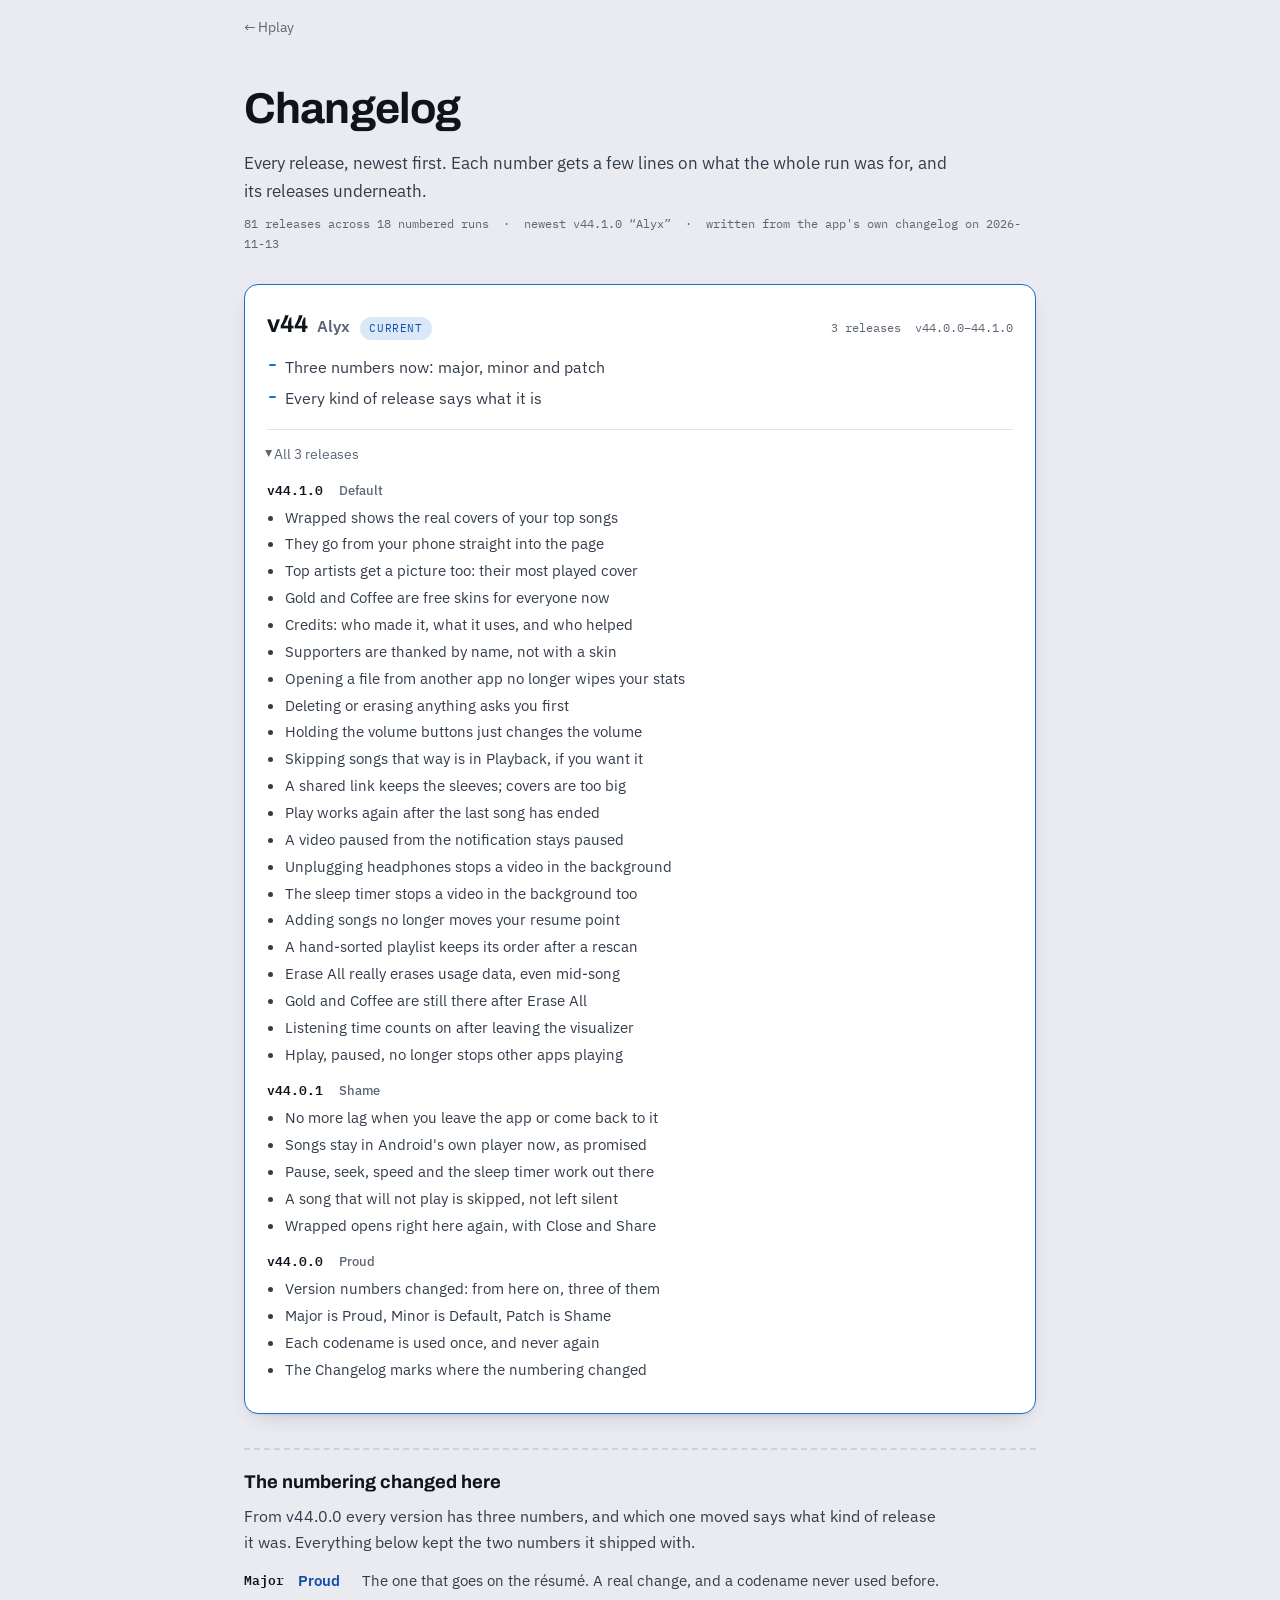
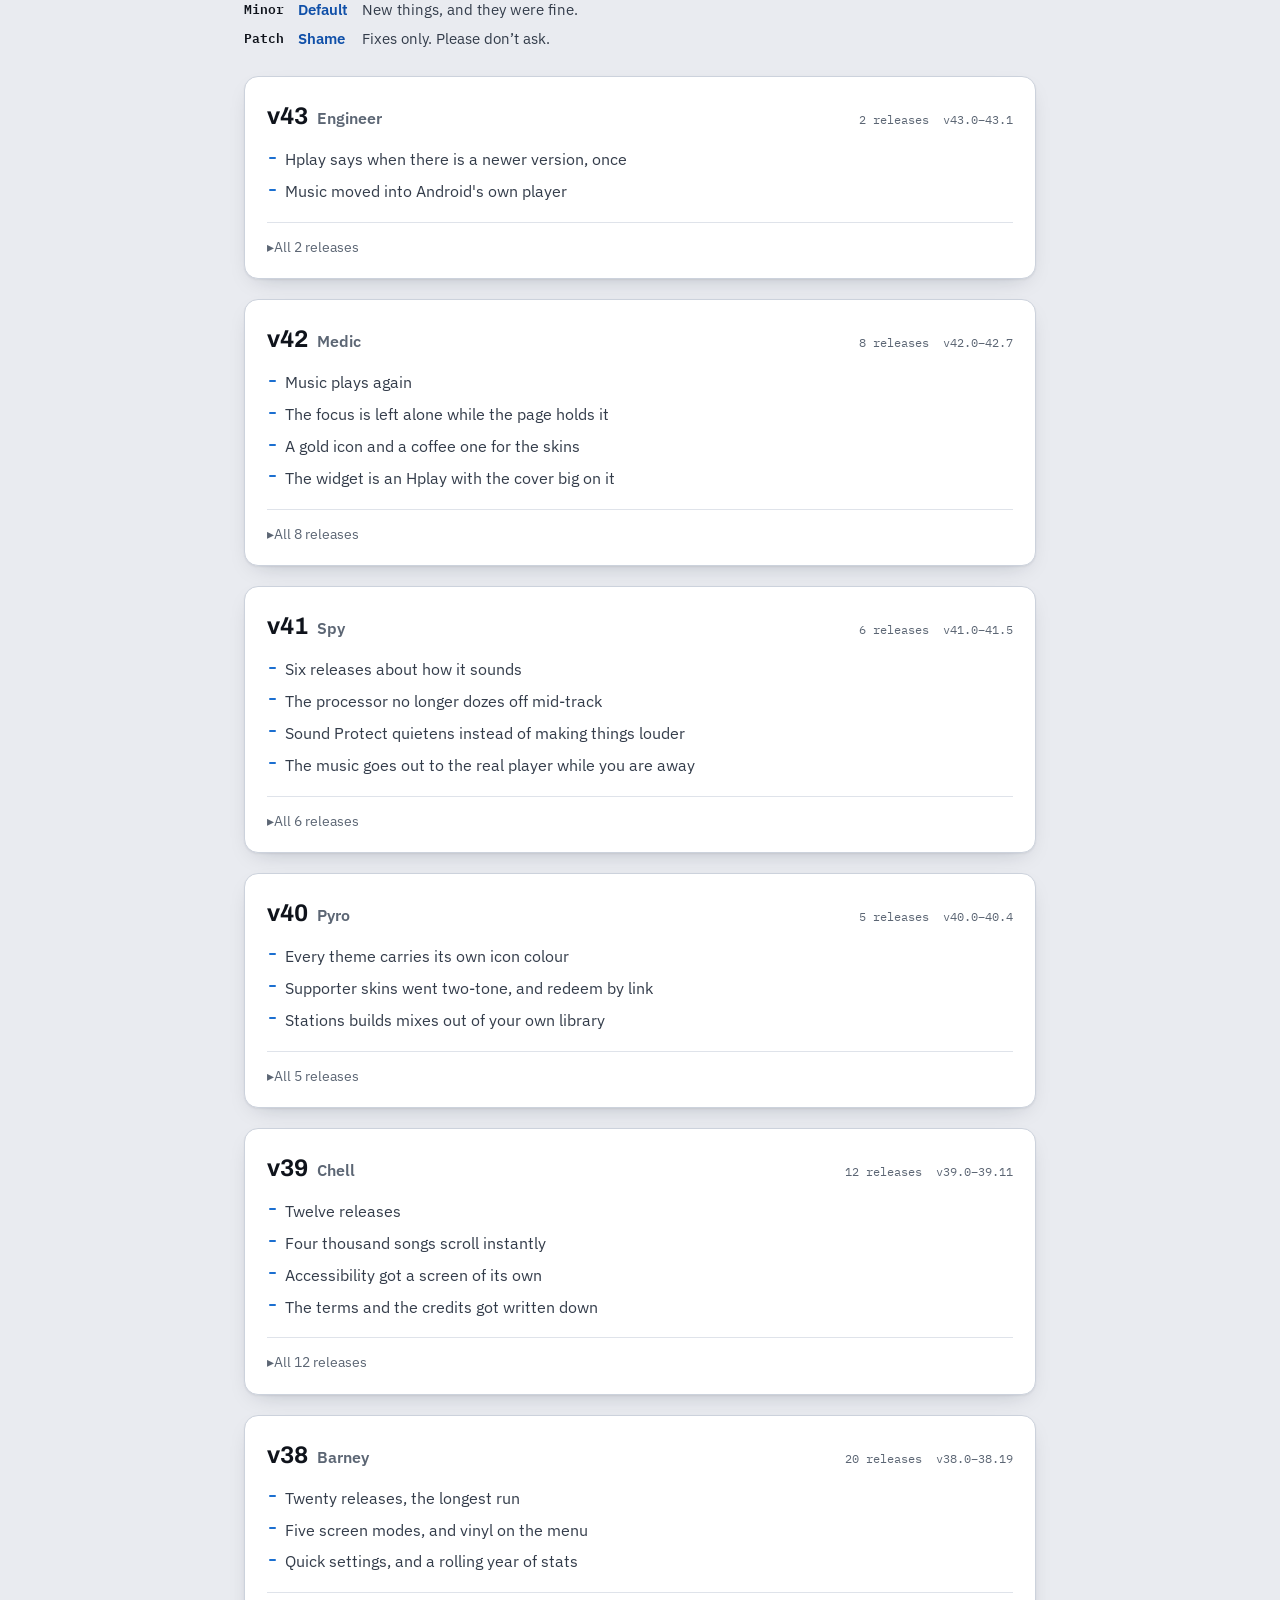
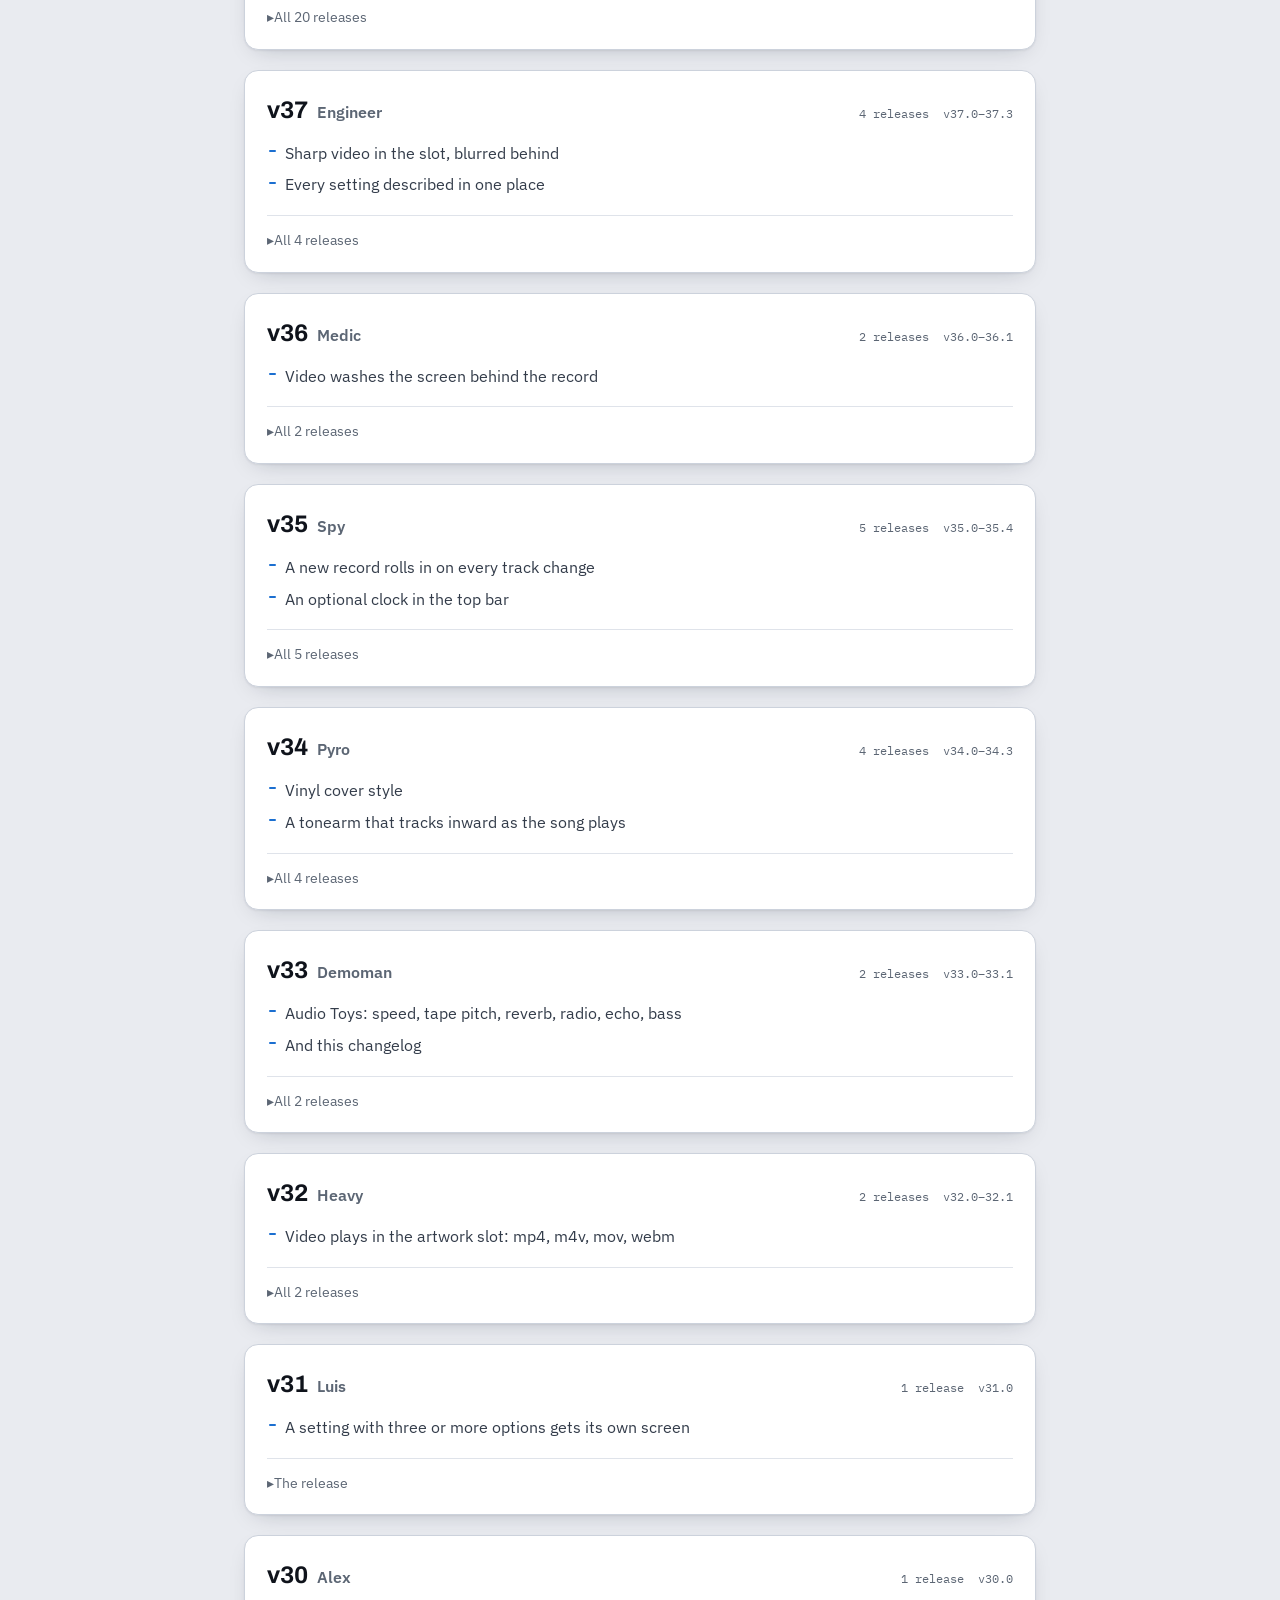
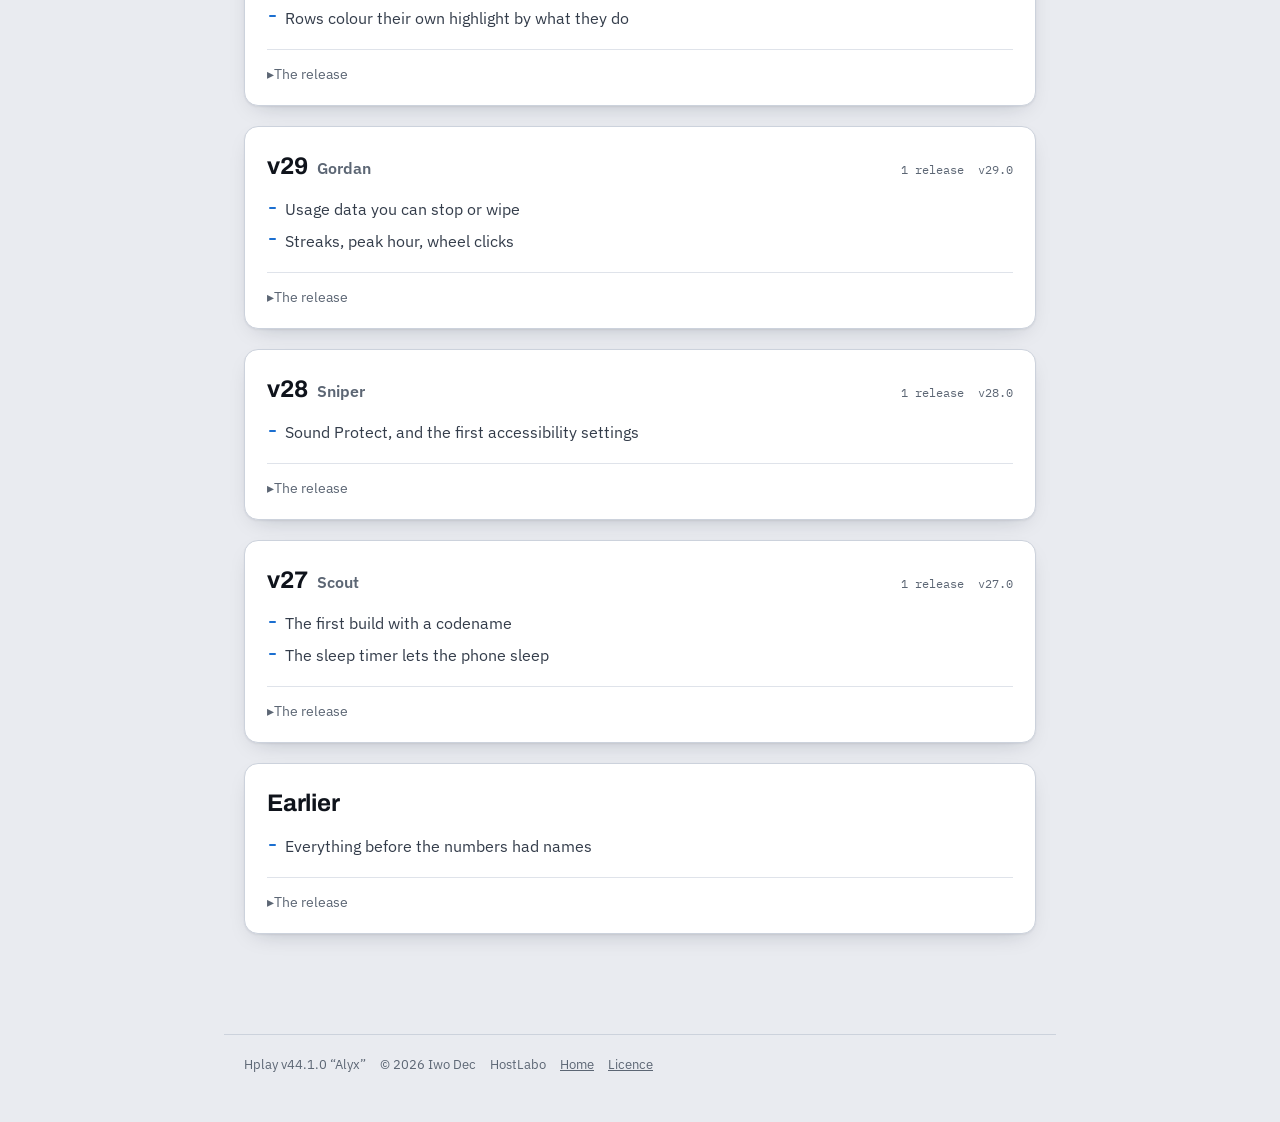
==== changelog.html @ 9c24bf12 "v44.1.0 Alyx is out: changelog and version stamped Co-Authored-By: Claude Opus 5.5 <noreply@anthropi" ====
<!doctype html>
<html lang="en">
<head>
<meta charset="utf-8">
<link rel="canonical" href="https://iwohost.github.io/hplaysite/changelog.html">
<meta name="robots" content="index, follow, max-snippet:-1">
<meta name="viewport" content="width=device-width, initial-scale=1, viewport-fit=cover">
<meta name="color-scheme" content="light dark">
<meta name="description" content="Every Hplay release, newest first, with what each numbered run was for.">
<meta name="theme-color" content="#1b6fd0">
<meta name="author" content="Iwo Dec (HostLabo)">
<meta name="copyright" content="© 2026 Iwo Dec. All rights reserved.">
<link rel="icon" href="data:image/svg+xml,<svg xmlns=%22http://www.w3.org/2000/svg%22 viewBox=%220 0 32 32%22><rect width=%2232%22 height=%2232%22 rx=%227%22 fill=%22%231b6fd0%22/><circle cx=%2216%22 cy=%2216%22 r=%229%22 fill=%22none%22 stroke=%22white%22 stroke-width=%223%22/></svg>">
<title>Hplay Changelog</title>
<link rel="stylesheet" href="https://fonts.googleapis.com/css2?family=Archivo:wdth,wght@112,500;112,600;112,700;112,800&family=IBM+Plex+Mono:wght@400;500;600&family=IBM+Plex+Sans:wght@400;500;600&display=swap">
<style>
  *{ box-sizing:border-box; }
  html{ -webkit-text-size-adjust:100%; }
  body{ margin:0; }
  [hidden]{ display:none !important; }

  :root{
    --ground:#e9ebf0; --panel:#ffffff; --panel-2:#f3f5f9;
    --ink:#0f131b; --ink-soft:#333c4a; --muted:#5c6674;
    --line:#ccd2dc; --line-soft:#dfe3ea;
    --accent:#1b6fd0; --accent-ink:#0f4fa8; --accent-soft:#dbe8f8;
    --shadow:0 1px 2px rgba(12,22,40,.06), 0 8px 24px -12px rgba(12,22,40,.28);
    --display:"Archivo","Helvetica Neue",Helvetica,Arial,sans-serif;
    --body:"IBM Plex Sans","Helvetica Neue",Helvetica,Arial,sans-serif;
    --mono:"IBM Plex Mono",ui-monospace,"SF Mono",Menlo,Consolas,monospace;
  }
  @media (prefers-color-scheme: dark){
    :root:not([data-theme="light"]){
      --ground:#0a0d13; --panel:#141a24; --panel-2:#101620;
      --ink:#e6eaf1; --ink-soft:#c3cad6; --muted:#8b95a5;
      --line:#242e3c; --line-soft:#1b232e;
      --accent:#64a6f0; --accent-ink:#9cc8f7; --accent-soft:#132437;
      --shadow:0 1px 2px rgba(0,0,0,.5), 0 10px 30px -14px rgba(0,0,0,.8);
    }
  }
  :root[data-theme="dark"]{
    --ground:#0a0d13; --panel:#141a24; --panel-2:#101620;
    --ink:#e6eaf1; --ink-soft:#c3cad6; --muted:#8b95a5;
    --line:#242e3c; --line-soft:#1b232e;
    --accent:#64a6f0; --accent-ink:#9cc8f7; --accent-soft:#132437;
    --shadow:0 1px 2px rgba(0,0,0,.5), 0 10px 30px -14px rgba(0,0,0,.8);
  }

  body{ background:var(--ground); color:var(--ink); font-family:var(--body);
        font-size:16px; line-height:1.62; }
  main{ max-width:52rem; margin:0 auto; padding:34px 20px 80px; }
  @media (max-width:520px){ main{ padding:18px 16px 60px; } }

  .skiplink{ position:absolute; left:-999px; }
  .skiplink:focus{ left:8px; top:8px; background:var(--panel); padding:8px 12px;
                   border-radius:8px; z-index:9; }
  .backhome{ max-width:52rem; margin:0 auto; padding:14px 20px 0; }
  .backhome a{ color:var(--muted); text-decoration:none; font-size:.9rem; }
  .backhome a:hover{ color:var(--accent); }

  h1{ font-family:var(--display); font-size:clamp(1.9rem,5vw,2.7rem); margin:0 0 .3rem;
      letter-spacing:-.02em; text-wrap:balance; }
  .lede{ color:var(--ink-soft); font-size:1.08rem; margin:0 0 .6rem; max-width:44rem; }
  .stamp{ font-family:var(--mono); font-size:.76rem; color:var(--muted);
          margin:0 0 30px; }

  .run{ background:var(--panel); border:1px solid var(--line); border-radius:14px;
        box-shadow:var(--shadow); padding:20px 22px; margin:0 0 20px; }
  .run.now{ border-color:var(--accent); }
  @media (max-width:520px){ .run{ padding:16px; } }

  .runhead{ display:flex; align-items:baseline; gap:10px; flex-wrap:wrap;
            margin-bottom:.5rem; }
  .runhead h2{ font-family:var(--display); font-size:1.5rem; margin:0;
               letter-spacing:-.01em; }
  .runhead .code{ color:var(--muted); font-size:1.02rem; font-weight:600; }
  .runhead .count{ font-family:var(--mono); font-size:.74rem; color:var(--muted);
                   margin-left:auto; white-space:nowrap; }
  .tag{ font-family:var(--mono); font-size:.66rem; letter-spacing:.06em;
        text-transform:uppercase; background:var(--accent-soft); color:var(--accent-ink);
        border-radius:999px; padding:3px 9px; }

  .about{ margin:0 0 4px; padding:0; list-style:none; }
  .about li{ color:var(--ink-soft); padding:3px 0 3px 18px; position:relative; }
  .about li::before{ content:""; position:absolute; left:2px; top:.78em; width:7px;
                     height:2px; background:var(--accent); border-radius:2px; }

  details{ margin-top:14px; border-top:1px solid var(--line-soft); padding-top:12px; }
  summary{ cursor:pointer; color:var(--muted); font-size:.9rem; list-style:none; }
  summary::-webkit-details-marker{ display:none; }
  summary::before{ content:"\25B8 "; display:inline-block; transition:transform .15s; }
  details[open] summary::before{ transform:rotate(90deg); }
  summary:hover{ color:var(--accent); }

  .rel{ margin:14px 0 0; }
  .rel h3{ font-family:var(--mono); font-size:.82rem; font-weight:600; margin:0 0 .2rem;
           color:var(--ink); }
  .rel ul{ margin:0 0 12px; padding-left:18px; color:var(--ink-soft); font-size:.95rem; }
  .rel li{ margin:.14rem 0; }
  .rel h3 .kind{ font-family:var(--body); font-weight:500; color:var(--muted);
                 margin-left:8px; font-size:.8rem; }

  .renumber{ margin:34px 0 26px; padding:18px 0 0; border-top:2px dashed var(--line); }
  .renumber h2{ font-family:var(--display); font-size:1.15rem; margin:0 0 .35rem; }
  .renumber p{ color:var(--ink-soft); margin:0 0 .8rem; max-width:44rem; }
  .renumber dl{ display:grid; grid-template-columns:max-content max-content 1fr; gap:4px 14px;
                margin:0; font-size:.95rem; }
  .renumber dt{ font-family:var(--mono); font-size:.82rem; font-weight:600; padding-top:.15em; }
  .renumber dd{ margin:0; color:var(--ink-soft); }
  .renumber dd.k{ font-weight:600; color:var(--accent-ink); }
  @media (max-width:520px){ .renumber dl{ grid-template-columns:max-content 1fr; }
                            .renumber dd:not(.k){ grid-column:2; } }

  footer{ max-width:52rem; margin:0 auto; padding:0 20px 46px; color:var(--muted);
          font-size:.8rem; display:flex; gap:14px; flex-wrap:wrap;
          border-top:1px solid var(--line); padding-top:20px; }
</style>
</head>
<body>
<a class="skiplink" href="#main">Skip to the content</a>
<div class="backhome"><a href="index.html">&#8592; Hplay</a></div>

<main id="main">
  <h1>Changelog</h1>
  <p class="lede">Every release, newest first. Each number gets a few lines on what the whole run was for, and its releases underneath.</p>
  <p class="stamp">81 releases across 18 numbered runs &nbsp;·&nbsp; newest v44.1.0 “Alyx” &nbsp;·&nbsp; written from the app's own changelog on 2026-11-13</p>

  <div class="run now">
    <div class="runhead">
      <h2>v44</h2>
      <span class="code">Alyx</span>
      <span class="tag">current</span>
      <span class="count">3 releases &nbsp;v44.0.0&ndash;44.1.0</span>
    </div>
    <ul class="about">
      <li>Three numbers now: major, minor and patch</li>
      <li>Every kind of release says what it is</li>
    </ul>
    <details open>
      <summary>All 3 releases</summary>
      <div class="rel">
        <h3>v44.1.0 <span class="kind">Default</span></h3>
        <ul>
          <li>Wrapped shows the real covers of your top songs</li>
          <li>They go from your phone straight into the page</li>
          <li>Top artists get a picture too: their most played cover</li>
          <li>Gold and Coffee are free skins for everyone now</li>
          <li>Credits: who made it, what it uses, and who helped</li>
          <li>Supporters are thanked by name, not with a skin</li>
          <li>Opening a file from another app no longer wipes your stats</li>
          <li>Deleting or erasing anything asks you first</li>
          <li>Holding the volume buttons just changes the volume</li>
          <li>Skipping songs that way is in Playback, if you want it</li>
          <li>A shared link keeps the sleeves; covers are too big</li>
          <li>Play works again after the last song has ended</li>
          <li>A video paused from the notification stays paused</li>
          <li>Unplugging headphones stops a video in the background</li>
          <li>The sleep timer stops a video in the background too</li>
          <li>Adding songs no longer moves your resume point</li>
          <li>A hand-sorted playlist keeps its order after a rescan</li>
          <li>Erase All really erases usage data, even mid-song</li>
          <li>Gold and Coffee are still there after Erase All</li>
          <li>Listening time counts on after leaving the visualizer</li>
          <li>Hplay, paused, no longer stops other apps playing</li>
        </ul>
      </div>
      <div class="rel">
        <h3>v44.0.1 <span class="kind">Shame</span></h3>
        <ul>
          <li>No more lag when you leave the app or come back to it</li>
          <li>Songs stay in Android's own player now, as promised</li>
          <li>Pause, seek, speed and the sleep timer work out there</li>
          <li>A song that will not play is skipped, not left silent</li>
          <li>Wrapped opens right here again, with Close and Share</li>
        </ul>
      </div>
      <div class="rel">
        <h3>v44.0.0 <span class="kind">Proud</span></h3>
        <ul>
          <li>Version numbers changed: from here on, three of them</li>
          <li>Major is Proud, Minor is Default, Patch is Shame</li>
          <li>Each codename is used once, and never again</li>
          <li>The Changelog marks where the numbering changed</li>
        </ul>
      </div>
    </details>
  </div>

  <section class="renumber" aria-labelledby="renumber">
    <h2 id="renumber">The numbering changed here</h2>
    <p>From v44.0.0 every version has three numbers, and which one moved says what kind of release it was. Everything below kept the two numbers it shipped with.</p>
    <dl>
      <dt>Major</dt><dd class="k">Proud</dd><dd>The one that goes on the r&eacute;sum&eacute;. A real change, and a codename never used before.</dd>
      <dt>Minor</dt><dd class="k">Default</dd><dd>New things, and they were fine.</dd>
      <dt>Patch</dt><dd class="k">Shame</dd><dd>Fixes only. Please don&rsquo;t ask.</dd>
    </dl>
  </section>

  <div class="run">
    <div class="runhead">
      <h2>v43</h2>
      <span class="code">Engineer</span>
      <span class="count">2 releases &nbsp;v43.0&ndash;43.1</span>
    </div>
    <ul class="about">
      <li>Hplay says when there is a newer version, once</li>
      <li>Music moved into Android's own player</li>
    </ul>
    <details>
      <summary>All 2 releases</summary>
      <div class="rel">
        <h3>v43.1</h3>
        <ul>
          <li>Music now plays in Android's own player, open or not</li>
          <li>No gap and no stutter when you leave or come back</li>
          <li>Speed and the sleep timer work with the screen off</li>
          <li>Sound Protect, Effects and Bass have been taken out</li>
          <li>Supporter codes are your own now, checked online</li>
          <li>A video plays on the main menu cover as well</li>
          <li>The icon only asks to change when its colours do</li>
          <li>Wrapped gets your colours, your look and each month</li>
        </ul>
      </div>
      <div class="rel">
        <h3>v43.0</h3>
        <ul>
          <li>Says once when a newer version is out, then lets it be</li>
          <li>How far behind you are, and a few of the changes</li>
          <li>Turn it off in About Hplay, Check for Updates</li>
          <li>The Allow and Leave questions got their small heading</li>
        </ul>
      </div>
    </details>
  </div>

  <div class="run">
    <div class="runhead">
      <h2>v42</h2>
      <span class="code">Medic</span>
      <span class="count">8 releases &nbsp;v42.0&ndash;42.7</span>
    </div>
    <ul class="about">
      <li>Music plays again</li>
      <li>The focus is left alone while the page holds it</li>
      <li>A gold icon and a coffee one for the skins</li>
      <li>The widget is an Hplay with the cover big on it</li>
    </ul>
    <details>
      <summary>All 8 releases</summary>
      <div class="rel">
        <h3>v42.7</h3>
        <ul>
          <li>The visualizer no longer keeps the music from going out</li>
          <li>Effects and speed still hold it here, as before</li>
        </ul>
      </div>
      <div class="rel">
        <h3>v42.6</h3>
        <ul>
          <li>The music is still there when you open the app again</li>
          <li>It comes back before the folder is read, so the list is instant</li>
        </ul>
      </div>
      <div class="rel">
        <h3>v42.5</h3>
        <ul>
          <li>The music folder is remembered after you close the app</li>
          <li>The wrapper is asked when you tap, not when the page loads</li>
        </ul>
      </div>
      <div class="rel">
        <h3>v42.4</h3>
        <ul>
          <li>About says what the app fetches, not only what it does not</li>
          <li>Somewhere there is a colour nobody listed</li>
        </ul>
      </div>
      <div class="rel">
        <h3>v42.3</h3>
        <ul>
          <li>The widget is an Hplay again, with the cover big on it</li>
          <li>A sliver of the wheel comes in at the bottom</li>
          <li>Corners less round than they were</li>
        </ul>
      </div>
      <div class="rel">
        <h3>v42.2</h3>
        <ul>
          <li>The widget is the cover now, and nothing else</li>
          <li>It takes any size and shape you give it</li>
        </ul>
      </div>
      <div class="rel">
        <h3>v42.1</h3>
        <ul>
          <li>The supporter skins have a home screen icon of their own</li>
          <li>The changelog opens on the numbers, not every release</li>
        </ul>
      </div>
      <div class="rel">
        <h3>v42.0</h3>
        <ul>
          <li>Music plays again — it was stopping itself half a second in</li>
          <li>A call or another app stops it properly while it is away</li>
        </ul>
      </div>
    </details>
  </div>

  <div class="run">
    <div class="runhead">
      <h2>v41</h2>
      <span class="code">Spy</span>
      <span class="count">6 releases &nbsp;v41.0&ndash;41.5</span>
    </div>
    <ul class="about">
      <li>Six releases about how it sounds</li>
      <li>The processor no longer dozes off mid-track</li>
      <li>Sound Protect quietens instead of making things louder</li>
      <li>The music goes out to the real player while you are away</li>
    </ul>
    <details>
      <summary>All 6 releases</summary>
      <div class="rel">
        <h3>v41.5</h3>
        <ul>
          <li>Nothing newer than Android 7 without a check</li>
        </ul>
      </div>
      <div class="rel">
        <h3>v41.4</h3>
        <ul>
          <li>Music moves to the real player while you are away</li>
          <li>It keeps going track after track out there</li>
          <li>Effects and speed keep it where it is, as before</li>
        </ul>
      </div>
      <div class="rel">
        <h3>v41.3</h3>
        <ul>
          <li>Sound Protect quietens instead of making it louder</li>
          <li>Hplay gives way to calls and other apps</li>
          <li>Opening a changed folder is much quicker</li>
          <li>Reading tags no longer breaks up the music</li>
        </ul>
      </div>
      <div class="rel">
        <h3>v41.2</h3>
        <ul>
          <li>The processor stays awake while music plays</li>
          <li>Nothing is redrawn while the app is away</li>
        </ul>
      </div>
      <div class="rel">
        <h3>v41.1</h3>
        <ul>
          <li>Hplay notices when the music folder changed</li>
          <li>Unchanged folders are not read again</li>
          <li>Rescan Folder exists on the phone now</li>
          <li>The visualizer waits to be turned on</li>
        </ul>
      </div>
      <div class="rel">
        <h3>v41.0</h3>
        <ul>
          <li>High Contrast goes back to the screen you had</li>
          <li>Speak Selection has a voice behind it now</li>
          <li>It says so when the phone has no voice</li>
        </ul>
      </div>
    </details>
  </div>

  <div class="run">
    <div class="runhead">
      <h2>v40</h2>
      <span class="code">Pyro</span>
      <span class="count">5 releases &nbsp;v40.0&ndash;40.4</span>
    </div>
    <ul class="about">
      <li>Every theme carries its own icon colour</li>
      <li>Supporter skins went two-tone, and redeem by link</li>
      <li>Stations builds mixes out of your own library</li>
    </ul>
    <details>
      <summary>All 5 releases</summary>
      <div class="rel">
        <h3>v40.4</h3>
        <ul>
          <li>Stations, under Music</li>
          <li>Six cuts of your own library, and why</li>
          <li>Worked out here, sent nowhere</li>
        </ul>
      </div>
      <div class="rel">
        <h3>v40.3</h3>
        <ul>
          <li>The visualizer stays on between songs</li>
          <li>One Visualizer row in Look, picture and all</li>
          <li>The cover is cropped into the ring, not squashed</li>
          <li>Hold a supporter skin for its other finishes</li>
        </ul>
      </div>
      <div class="rel">
        <h3>v40.2</h3>
        <ul>
          <li>A supporter link turns the skin on for you</li>
          <li>No code to type in unless you want to</li>
        </ul>
      </div>
      <div class="rel">
        <h3>v40.1</h3>
        <ul>
          <li>The supporter skins are two-tone now</li>
          <li>A theme can name both halves of its icon</li>
        </ul>
      </div>
      <div class="rel">
        <h3>v40.0</h3>
        <ul>
          <li>Store themes get the right home screen icon</li>
          <li>Pick the icon colour yourself, per theme</li>
        </ul>
      </div>
    </details>
  </div>

  <div class="run">
    <div class="runhead">
      <h2>v39</h2>
      <span class="code">Chell</span>
      <span class="count">12 releases &nbsp;v39.0&ndash;39.11</span>
    </div>
    <ul class="about">
      <li>Twelve releases</li>
      <li>Four thousand songs scroll instantly</li>
      <li>Accessibility got a screen of its own</li>
      <li>The terms and the credits got written down</li>
    </ul>
    <details>
      <summary>All 12 releases</summary>
      <div class="rel">
        <h3>v39.11</h3>
        <ul>
          <li>Two supporter skins, Golden and Coffee</li>
          <li>Redeem a code under Look, Body Color</li>
          <li>The old Gold theme is gone from the store</li>
        </ul>
      </div>
      <div class="rel">
        <h3>v39.10</h3>
        <ul>
          <li>A Thank You list for anyone who buys a coffee</li>
        </ul>
      </div>
      <div class="rel">
        <h3>v39.9</h3>
        <ul>
          <li>A coffee row at the top of About, if you want it</li>
          <li>Erase Everything looks dangerous in every screen mode</li>
        </ul>
      </div>
      <div class="rel">
        <h3>v39.8</h3>
        <ul>
          <li>Big libraries are quick now, not sluggish</li>
          <li>A four thousand song list scrolls instantly</li>
        </ul>
      </div>
      <div class="rel">
        <h3>v39.7</h3>
        <ul>
          <li>Accessibility has a screen of its own</li>
          <li>It can read the highlighted row out loud</li>
          <li>Mono sound, balance, a steadier wheel</li>
          <li>Rescanning no longer renumbers your songs</li>
        </ul>
      </div>
      <div class="rel">
        <h3>v39.6</h3>
        <ul>
          <li>Nine more apps swapped the wheel for the d-pad</li>
          <li>Holding an arm repeats, for apps that ask</li>
          <li>Minefield can flag a square with B</li>
        </ul>
      </div>
      <div class="rel">
        <h3>v39.5</h3>
        <ul>
          <li>About says who made this and on what terms</li>
          <li>Free to use forever. Please do not resell it</li>
        </ul>
      </div>
      <div class="rel">
        <h3>v39.4</h3>
        <ul>
          <li>Visualizer: a third Now Playing screen</li>
          <li>Four pictures, turn the wheel to swap</li>
          <li>It takes its colour from the cover</li>
        </ul>
      </div>
      <div class="rel">
        <h3>v39.3</h3>
        <ul>
          <li>About now has a Legal page</li>
          <li>Wording avoids a trademark that is not ours</li>
        </ul>
      </div>
      <div class="rel">
        <h3>v39.2</h3>
        <ul>
          <li>Changing colour no longer throws you out</li>
          <li>Leaving Look asks before swapping the icon</li>
        </ul>
      </div>
      <div class="rel">
        <h3>v39.1</h3>
        <ul>
          <li>A played video no longer sits over later covers</li>
          <li>The restart question fits on the screen</li>
        </ul>
      </div>
      <div class="rel">
        <h3>v39.0</h3>
        <ul>
          <li>The cover really shows behind the words now</li>
          <li>Pale covers get dark writing instead of white</li>
          <li>Hold a setting to peek, let go to put it away</li>
        </ul>
      </div>
    </details>
  </div>

  <div class="run">
    <div class="runhead">
      <h2>v38</h2>
      <span class="code">Barney</span>
      <span class="count">20 releases &nbsp;v38.0&ndash;38.19</span>
    </div>
    <ul class="about">
      <li>Twenty releases, the longest run</li>
      <li>Five screen modes, and vinyl on the menu</li>
      <li>Quick settings, and a rolling year of stats</li>
    </ul>
    <details>
      <summary>All 20 releases</summary>
      <div class="rel">
        <h3>v38.19</h3>
        <ul>
          <li>Your Year, Wrapped, under Statistics</li>
          <li>A slideshow of your listening, on the website</li>
        </ul>
      </div>
      <div class="rel">
        <h3>v38.18</h3>
        <ul>
          <li>The cover can wash across the screen, blurred</li>
          <li>Offers to restart when the home screen icon changes</li>
          <li>The hold-for-help card stops closing by itself</li>
        </ul>
      </div>
      <div class="rel">
        <h3>v38.17</h3>
        <ul>
          <li>Shorter, plainer wording on every setting</li>
          <li>No more dashes in the middle of sentences</li>
        </ul>
      </div>
      <div class="rel">
        <h3>v38.16</h3>
        <ul>
          <li>Hold the middle button on a setting to see what it does</li>
        </ul>
      </div>
      <div class="rel">
        <h3>v38.15</h3>
        <ul>
          <li>Lyrics are gone for now. They looked bad here</li>
          <li>Long names walk across at a readable pace</li>
          <li>Scrolling Names can be switched off under Feel</li>
        </ul>
      </div>
      <div class="rel">
        <h3>v38.14</h3>
        <ul>
          <li>The icon follows where you stop, not what you scroll past</li>
        </ul>
      </div>
      <div class="rel">
        <h3>v38.13</h3>
        <ul>
          <li>The home screen icon copies your body and wheel</li>
        </ul>
      </div>
      <div class="rel">
        <h3>v38.12</h3>
        <ul>
          <li>The home screen icon can follow your body colour</li>
        </ul>
      </div>
      <div class="rel">
        <h3>v38.11</h3>
        <ul>
          <li>Open a music file from anywhere and it plays here</li>
          <li>A file opened that way is played, not kept</li>
        </ul>
      </div>
      <div class="rel">
        <h3>v38.10</h3>
        <ul>
          <li>The strip at the bottom scrolls too</li>
          <li>Tips that are actually worth doing</li>
        </ul>
      </div>
      <div class="rel">
        <h3>v38.9</h3>
        <ul>
          <li>Long names scroll instead of being cut off</li>
          <li>Back from the first track goes to the last</li>
          <li>Songs with words say so properly, and read better</li>
          <li>The tutorial starts you at the main menu</li>
          <li>One turn of the wheel is one tutorial step</li>
          <li>It takes you into Music and Settings itself</li>
          <li>Tips, under Settings, About Hplay</li>
        </ul>
      </div>
      <div class="rel">
        <h3>v38.8</h3>
        <ul>
          <li>Apps stop restarting themselves</li>
          <li>Apps can save where you got to</li>
          <li>See-through photos stay see-through</li>
        </ul>
      </div>
      <div class="rel">
        <h3>v38.7</h3>
        <ul>
          <li>Music videos keep playing with the screen off</li>
          <li>They come back on screen at the same spot</li>
        </ul>
      </div>
      <div class="rel">
        <h3>v38.6</h3>
        <ul>
          <li>Folders are your playlists again</li>
          <li>A longer tutorial you actually try things in</li>
        </ul>
      </div>
      <div class="rel">
        <h3>v38.5</h3>
        <ul>
          <li>Covers are back on songs from your folder</li>
          <li>Songs are not read again every time you open it</li>
          <li>Covers work on older phones too</li>
        </ul>
      </div>
      <div class="rel">
        <h3>v38.4</h3>
        <ul>
          <li>Adding a photo works properly now</li>
          <li>A photo that cannot be saved says so</li>
        </ul>
      </div>
      <div class="rel">
        <h3>v38.3</h3>
        <ul>
          <li>Cover art is read from the song itself now</li>
          <li>Artwork works with no internet at all</li>
          <li>mp3, flac, m4a, ogg and opus, art and lyrics</li>
          <li>Songs that lost their cover offline get it back</li>
        </ul>
      </div>
      <div class="rel">
        <h3>v38.2</h3>
        <ul>
          <li>Songs with no cover get one of Hplay’s own</li>
          <li>Twenty sleeves, and a song always lands on the same one</li>
        </ul>
      </div>
      <div class="rel">
        <h3>v38.1</h3>
        <ul>
          <li>Songs list is alphabetical at last</li>
          <li>The big letter only shows where it means something</li>
          <li>Songs can no longer be deleted from here</li>
          <li>Statistics are kept until you delete them</li>
          <li>Bass no longer drags a reverb along with it</li>
          <li>Settings sorted into Playback, Sound, Look and Feel</li>
          <li>Extras folded in with Apps</li>
          <li>Apps can add one line to Statistics</li>
          <li>Apps can ask for a d-pad instead of the wheel</li>
        </ul>
      </div>
      <div class="rel">
        <h3>v38.0</h3>
        <ul>
          <li>Five screen modes, not two</li>
          <li>Vinyl reaches the main menu</li>
          <li>Video no longer resizes the screen</li>
          <li>Lists loop if you ask them twice</li>
          <li>Quick settings behind play/pause</li>
          <li>Sleep timer can dim as it runs</li>
          <li>Stats keep a rolling year</li>
        </ul>
      </div>
    </details>
  </div>

  <div class="run">
    <div class="runhead">
      <h2>v37</h2>
      <span class="code">Engineer</span>
      <span class="count">4 releases &nbsp;v37.0&ndash;37.3</span>
    </div>
    <ul class="about">
      <li>Sharp video in the slot, blurred behind</li>
      <li>Every setting described in one place</li>
    </ul>
    <details>
      <summary>All 4 releases</summary>
      <div class="rel">
        <h3>v37.3</h3>
        <ul>
          <li>Cover art reaches the lock screen</li>
          <li>Backspace no longer closes Search</li>
        </ul>
      </div>
      <div class="rel">
        <h3>v37.2</h3>
        <ul>
          <li>Erase Everything now clears notes too</li>
          <li>Settings described in one place</li>
        </ul>
      </div>
      <div class="rel">
        <h3>v37.1</h3>
        <ul>
          <li>Cover style plays the video again</li>
          <li>Sharp in the slot, blurred behind</li>
        </ul>
      </div>
      <div class="rel">
        <h3>v37.0</h3>
        <ul>
          <li>Video plays behind both cover styles</li>
          <li>Full frame rate, barely blurred</li>
          <li>Now Playing goes light over a video</li>
        </ul>
      </div>
    </details>
  </div>

  <div class="run">
    <div class="runhead">
      <h2>v36</h2>
      <span class="code">Medic</span>
      <span class="count">2 releases &nbsp;v36.0&ndash;36.1</span>
    </div>
    <ul class="about">
      <li>Video washes the screen behind the record</li>
    </ul>
    <details>
      <summary>All 2 releases</summary>
      <div class="rel">
        <h3>v36.1</h3>
        <ul>
          <li>Backdrop sharper and more visible</li>
          <li>Labels never flash pale any more</li>
        </ul>
      </div>
      <div class="rel">
        <h3>v36.0</h3>
        <ul>
          <li>Videos wash the screen behind the record</li>
          <li>Artwork keeps the label to itself</li>
        </ul>
      </div>
    </details>
  </div>

  <div class="run">
    <div class="runhead">
      <h2>v35</h2>
      <span class="code">Spy</span>
      <span class="count">5 releases &nbsp;v35.0&ndash;35.4</span>
    </div>
    <ul class="about">
      <li>A new record rolls in on every track change</li>
      <li>An optional clock in the top bar</li>
    </ul>
    <details>
      <summary>All 5 releases</summary>
      <div class="rel">
        <h3>v35.4</h3>
        <ul>
          <li>Video labels show their first frame</li>
          <li>No more pale flash as a record rolls in</li>
        </ul>
      </div>
      <div class="rel">
        <h3>v35.3</h3>
        <ul>
          <li>Needle sits above the text backdrop</li>
        </ul>
      </div>
      <div class="rel">
        <h3>v35.2</h3>
        <ul>
          <li>Shading rolls in with the record</li>
          <li>Smoother roll, no more restarting</li>
        </ul>
      </div>
      <div class="rel">
        <h3>v35.1</h3>
        <ul>
          <li>Optional clock in the top bar</li>
        </ul>
      </div>
      <div class="rel">
        <h3>v35.0</h3>
        <ul>
          <li>A new record rolls in on track change</li>
          <li>Videos play on the record label</li>
          <li>Bigger artwork, steadier spin</li>
        </ul>
      </div>
    </details>
  </div>

  <div class="run">
    <div class="runhead">
      <h2>v34</h2>
      <span class="code">Pyro</span>
      <span class="count">4 releases &nbsp;v34.0&ndash;34.3</span>
    </div>
    <ul class="about">
      <li>Vinyl cover style</li>
      <li>A tonearm that tracks inward as the song plays</li>
    </ul>
    <details>
      <summary>All 4 releases</summary>
      <div class="rel">
        <h3>v34.3</h3>
        <ul>
          <li>The tonearm casts a shadow</li>
          <li>Rounder disc, label sits proud</li>
          <li>Holding centre on Now Playing does nothing</li>
        </ul>
      </div>
      <div class="rel">
        <h3>v34.2</h3>
        <ul>
          <li>A tonearm rides the record</li>
          <li>It tracks inward as the song plays</li>
          <li>Record tucks behind the text</li>
        </ul>
      </div>
      <div class="rel">
        <h3>v34.1</h3>
        <ul>
          <li>Vinyl catches the light as it turns</li>
          <li>It rocks gently, and glows in the dark</li>
        </ul>
      </div>
      <div class="rel">
        <h3>v34.0</h3>
        <ul>
          <li>Cover Style: play it as a vinyl record</li>
          <li>Spins with the music, stops when paused</li>
        </ul>
      </div>
    </details>
  </div>

  <div class="run">
    <div class="runhead">
      <h2>v33</h2>
      <span class="code">Demoman</span>
      <span class="count">2 releases &nbsp;v33.0&ndash;33.1</span>
    </div>
    <ul class="about">
      <li>Audio Toys: speed, tape pitch, reverb, radio, echo, bass</li>
      <li>And this changelog</li>
    </ul>
    <details>
      <summary>All 2 releases</summary>
      <div class="rel">
        <h3>v33.1</h3>
        <ul>
          <li>This changelog</li>
          <li>Changelog steps version by version</li>
        </ul>
      </div>
      <div class="rel">
        <h3>v33.0</h3>
        <ul>
          <li>Audio Toys: speed and tape pitch</li>
          <li>Reverb, vinyl, radio, echo and wide</li>
          <li>Bass boost, plus a reset</li>
        </ul>
      </div>
    </details>
  </div>

  <div class="run">
    <div class="runhead">
      <h2>v32</h2>
      <span class="code">Heavy</span>
      <span class="count">2 releases &nbsp;v32.0&ndash;32.1</span>
    </div>
    <ul class="about">
      <li>Video plays in the artwork slot: mp4, m4v, mov, webm</li>
    </ul>
    <details>
      <summary>All 2 releases</summary>
      <div class="rel">
        <h3>v32.1</h3>
        <ul>
          <li>Video tilts like a real cover</li>
          <li>Frame, shadow and reflection</li>
          <li>Fills the square, no black bars</li>
        </ul>
      </div>
      <div class="rel">
        <h3>v32.0</h3>
        <ul>
          <li>Video plays in the artwork slot</li>
          <li>mp4, m4v, mov and webm accepted</li>
        </ul>
      </div>
    </details>
  </div>

  <div class="run">
    <div class="runhead">
      <h2>v31</h2>
      <span class="code">Luis</span>
      <span class="count">1 release &nbsp;v31.0</span>
    </div>
    <ul class="about">
      <li>A setting with three or more options gets its own screen</li>
    </ul>
    <details>
      <summary>The release</summary>
      <div class="rel">
        <h3>v31.0</h3>
        <ul>
          <li>Settings with 3+ options get a screen</li>
          <li>Play/pause returns to Now Playing</li>
        </ul>
      </div>
    </details>
  </div>

  <div class="run">
    <div class="runhead">
      <h2>v30</h2>
      <span class="code">Alex</span>
      <span class="count">1 release &nbsp;v30.0</span>
    </div>
    <ul class="about">
      <li>Rows colour their own highlight by what they do</li>
    </ul>
    <details>
      <summary>The release</summary>
      <div class="rel">
        <h3>v30.0</h3>
        <ul>
          <li>Action rows colour their highlight</li>
          <li>Green adds, red deletes, purple looks</li>
          <li>Playlists wraps top to bottom</li>
        </ul>
      </div>
    </details>
  </div>

  <div class="run">
    <div class="runhead">
      <h2>v29</h2>
      <span class="code">Gordan</span>
      <span class="count">1 release &nbsp;v29.0</span>
    </div>
    <ul class="about">
      <li>Usage data you can stop or wipe</li>
      <li>Streaks, peak hour, wheel clicks</li>
    </ul>
    <details>
      <summary>The release</summary>
      <div class="rel">
        <h3>v29.0</h3>
        <ul>
          <li>Usage Data: stop or wipe the stats</li>
          <li>Skips, streaks, peak hour, wheel clicks</li>
          <li>Statistics scrolls now</li>
        </ul>
      </div>
    </details>
  </div>

  <div class="run">
    <div class="runhead">
      <h2>v28</h2>
      <span class="code">Sniper</span>
      <span class="count">1 release &nbsp;v28.0</span>
    </div>
    <ul class="about">
      <li>Sound Protect, and the first accessibility settings</li>
    </ul>
    <details>
      <summary>The release</summary>
      <div class="rel">
        <h3>v28.0</h3>
        <ul>
          <li>Sound Protect loudness limiter</li>
          <li>Accessibility: size, motion, haptics</li>
          <li>Fixed glitch when reopening the app</li>
        </ul>
      </div>
    </details>
  </div>

  <div class="run">
    <div class="runhead">
      <h2>v27</h2>
      <span class="code">Scout</span>
      <span class="count">1 release &nbsp;v27.0</span>
    </div>
    <ul class="about">
      <li>The first build with a codename</li>
      <li>The sleep timer lets the phone sleep</li>
    </ul>
    <details>
      <summary>The release</summary>
      <div class="rel">
        <h3>v27.0</h3>
        <ul>
          <li>First build with a Valve codename</li>
          <li>Multi-page About, YouTube app</li>
          <li>Sleep timer dims, phone can sleep</li>
        </ul>
      </div>
    </details>
  </div>

  <div class="run">
    <div class="runhead">
      <h2>Earlier</h2>
    </div>
    <ul class="about">
      <li>Everything before the numbers had names</li>
    </ul>
    <details>
      <summary>The release</summary>
      <div class="rel">
        <h3>Earlier</h3>
        <ul>
          <li>The wheel, library, playlists, notes</li>
          <li>Themes, decals, apps and games</li>
        </ul>
      </div>
    </details>
  </div>
</main>

<footer>
  <span>Hplay v44.1.0 “Alyx”</span>
  <span>&copy; 2026 Iwo Dec</span>
  <span>HostLabo</span>
  <span><a href="index.html" style="color:inherit">Home</a></span>
  <span><a href="license.html" style="color:inherit">Licence</a></span>
</footer>
</body>
</html>
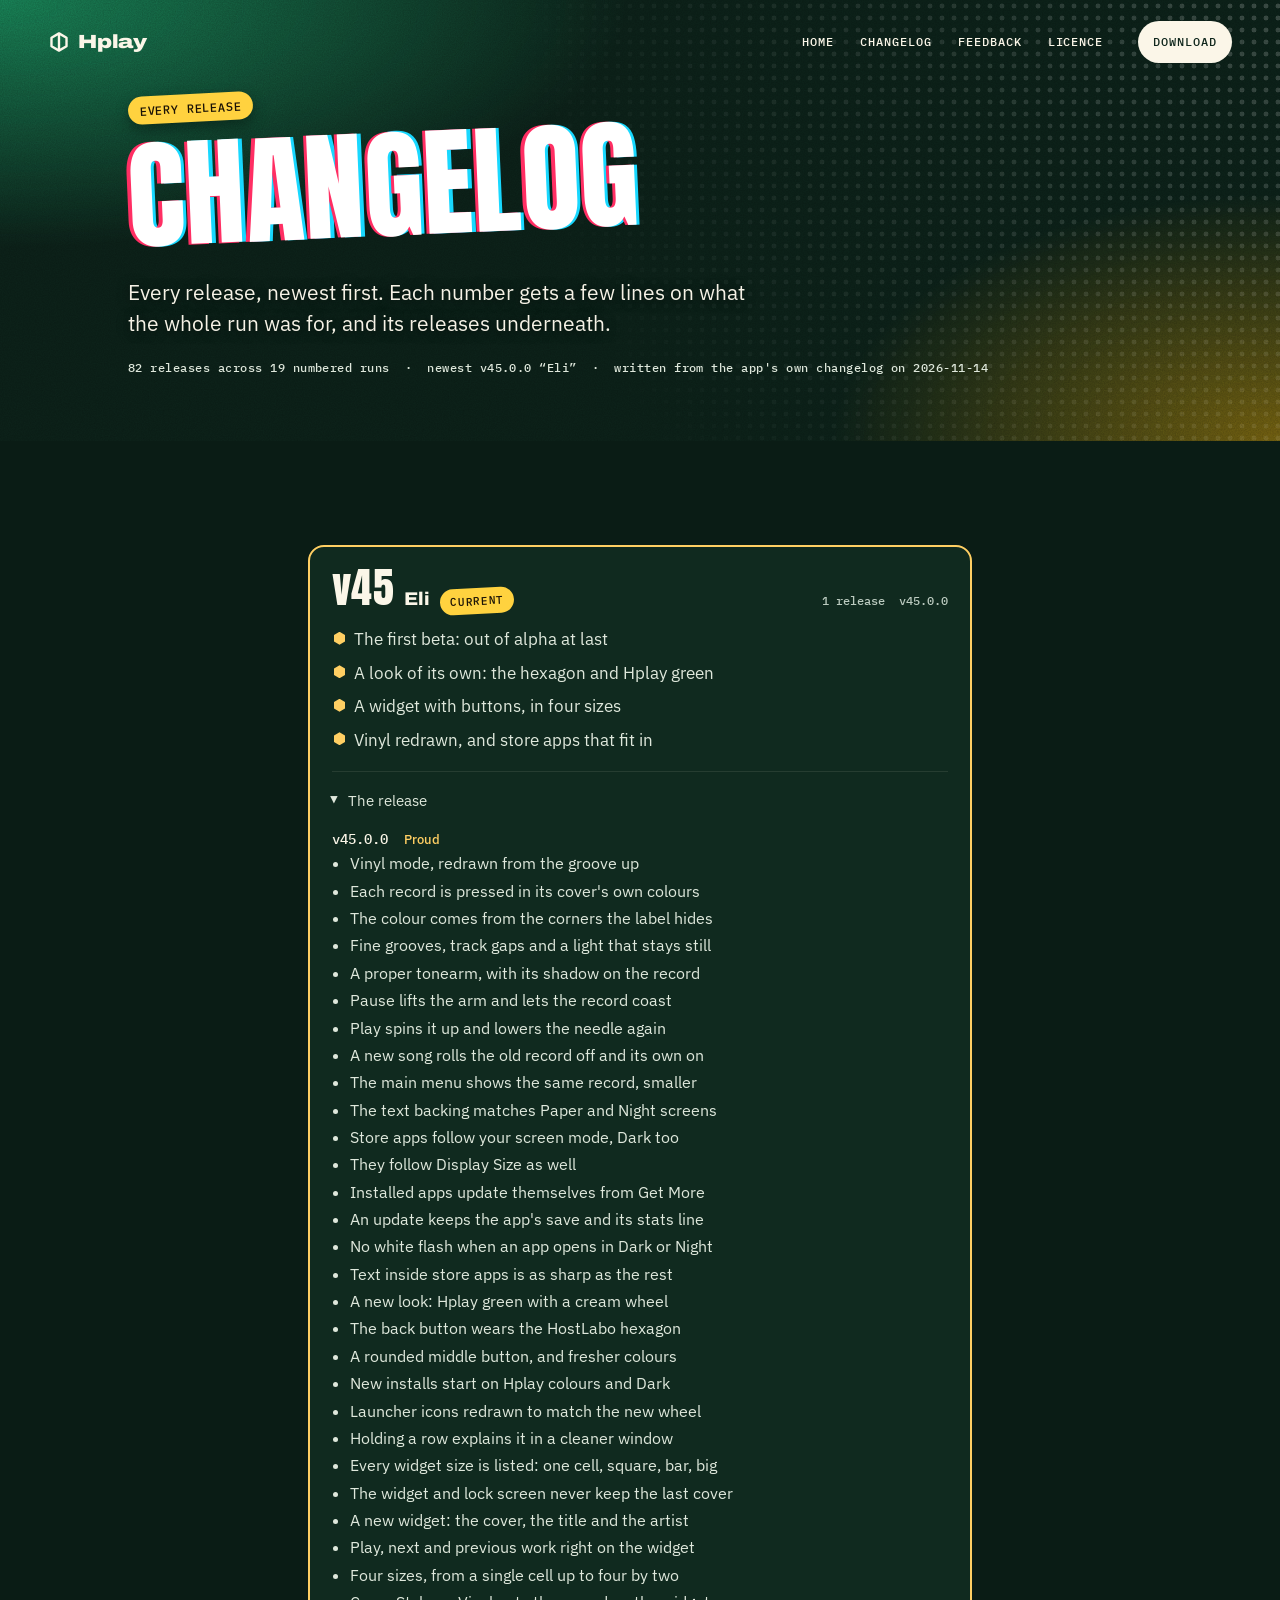
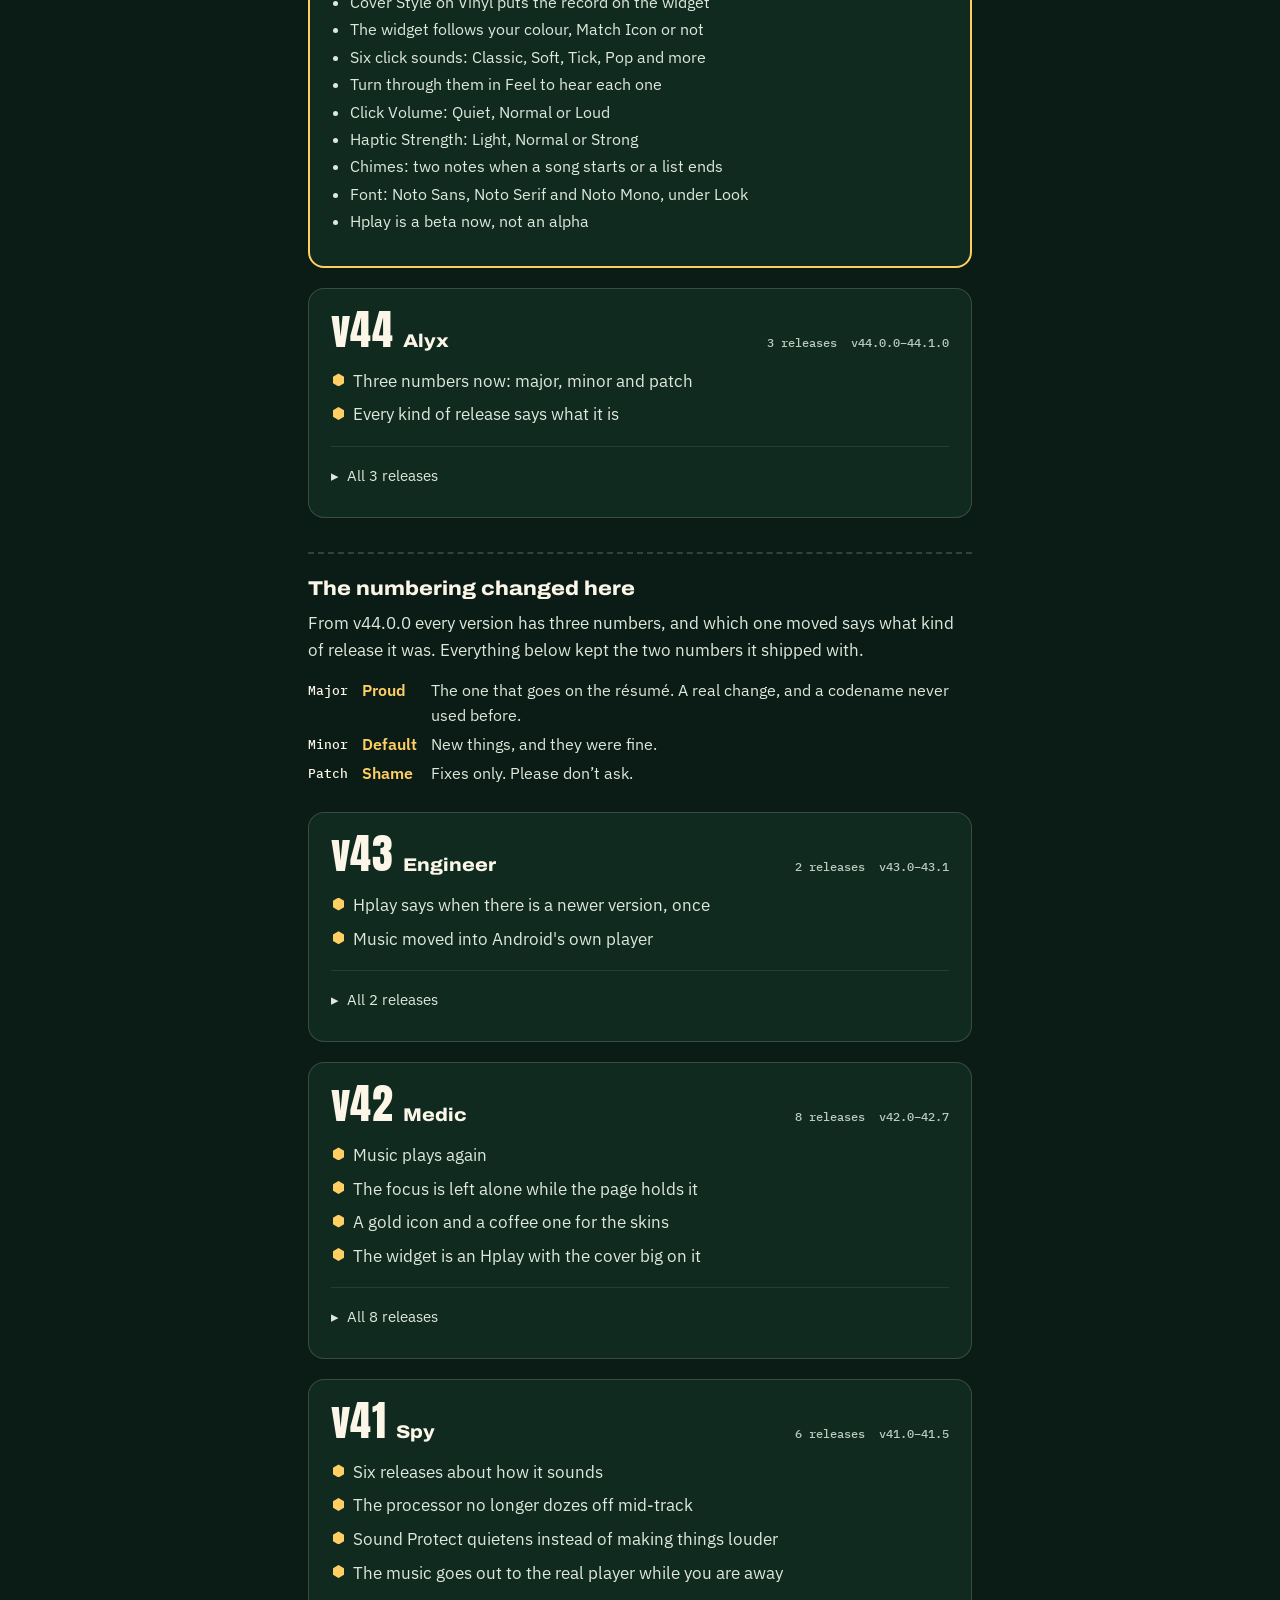
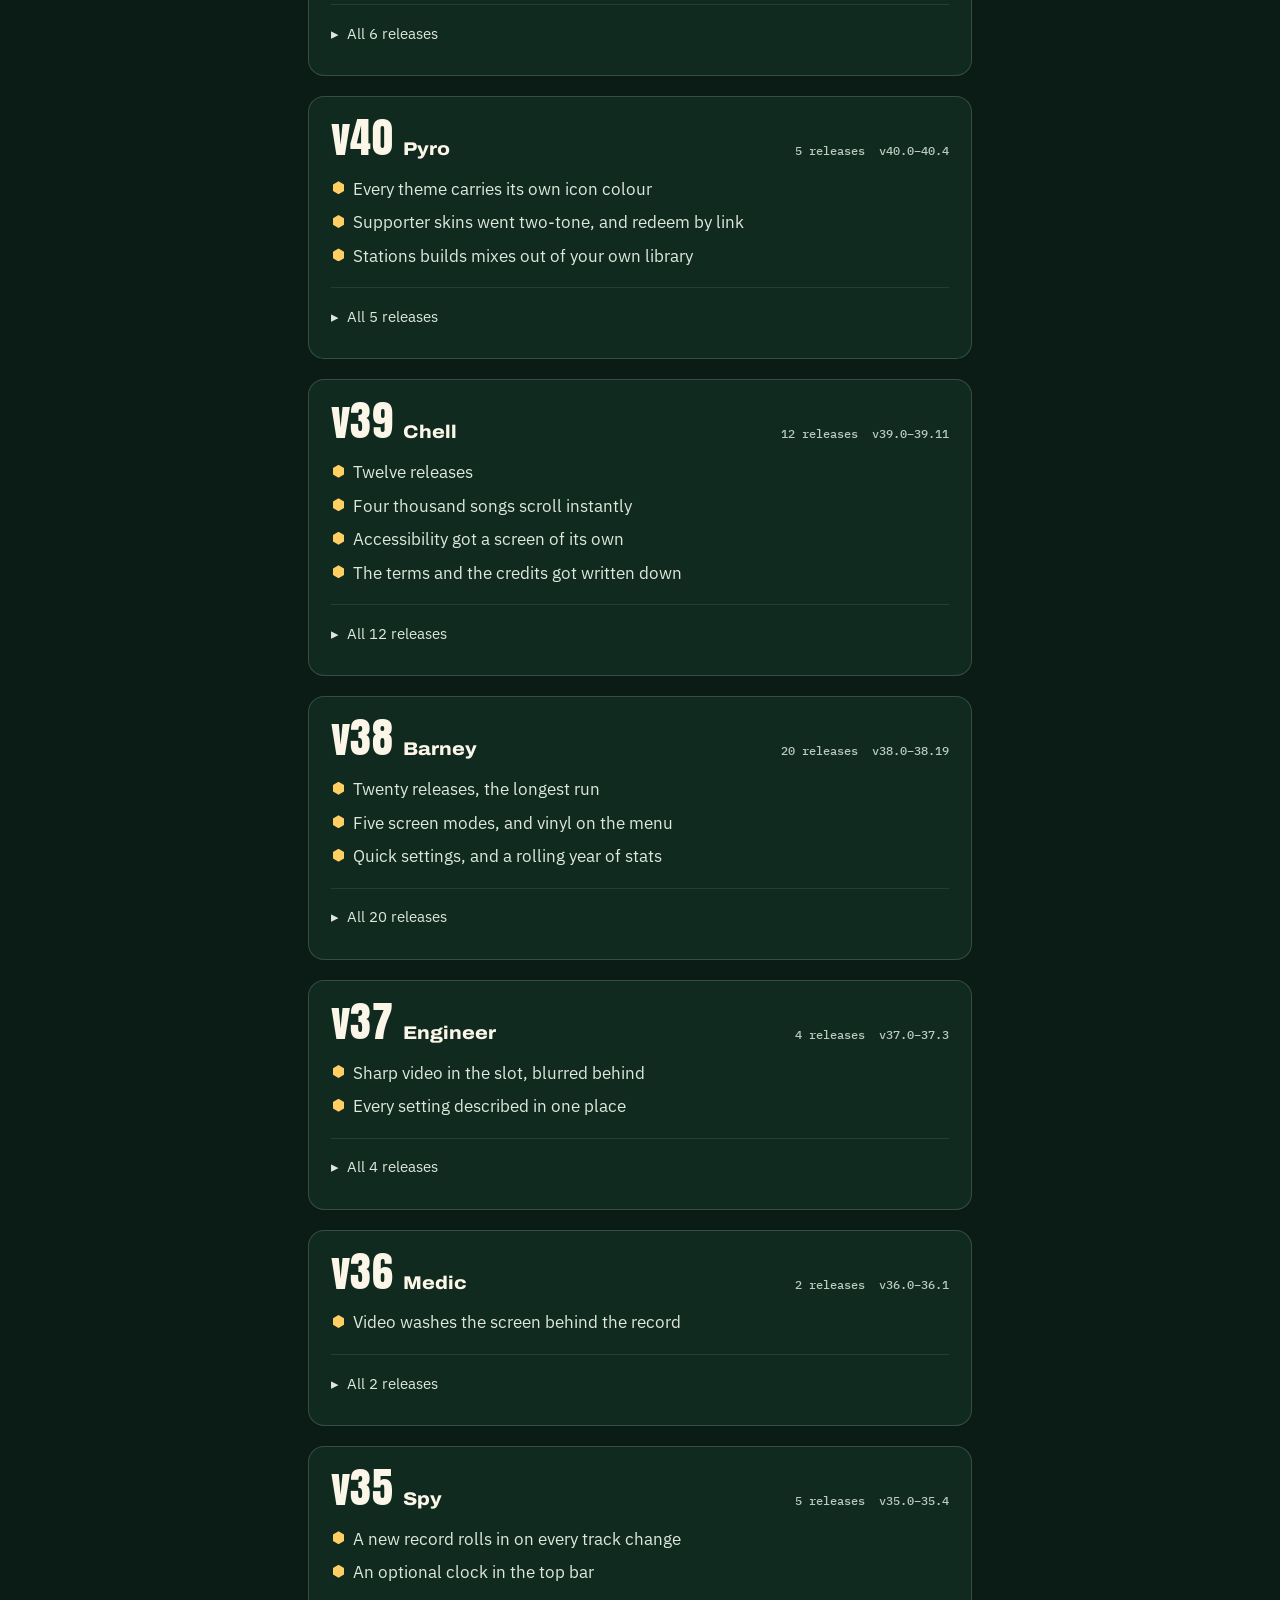
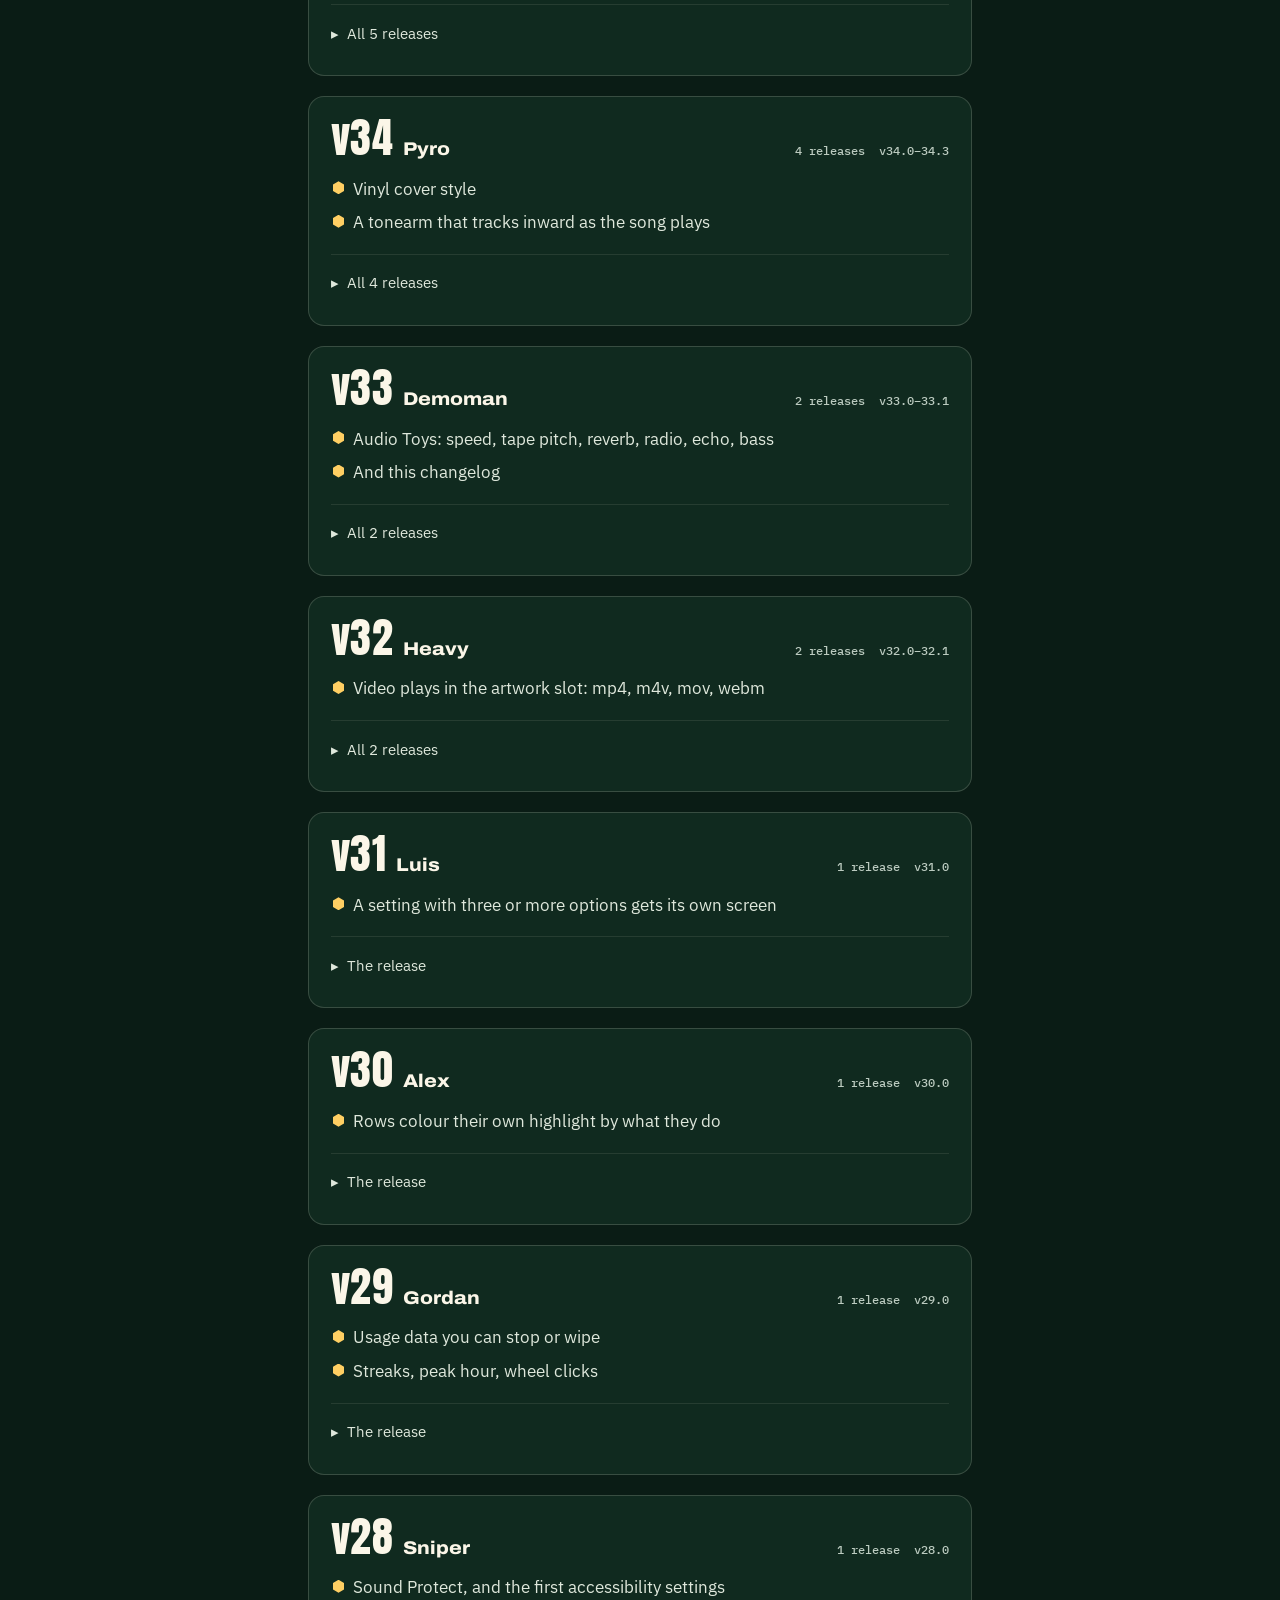
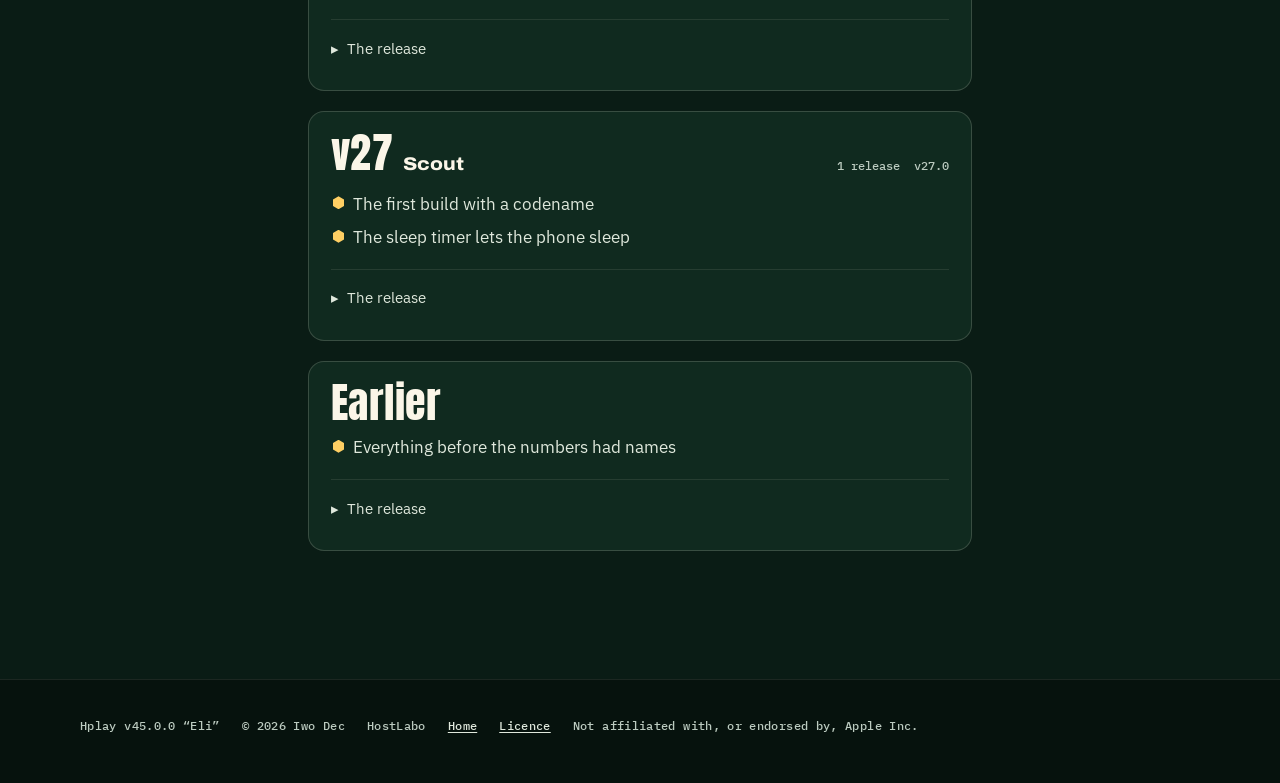
==== commit cb992fa4: "The site, rebuilt for the first beta v45.0.0 "Eli" takes Hplay out of alpha, and the site now looks " ====
--- a/changelog.html
+++ b/changelog.html
@@ -5,138 +5,160 @@
 <link rel="canonical" href="https://iwohost.github.io/hplaysite/changelog.html">
 <meta name="robots" content="index, follow, max-snippet:-1">
 <meta name="viewport" content="width=device-width, initial-scale=1, viewport-fit=cover">
-<meta name="color-scheme" content="light dark">
+<meta name="color-scheme" content="dark">
 <meta name="description" content="Every Hplay release, newest first, with what each numbered run was for.">
-<meta name="theme-color" content="#1b6fd0">
+<meta name="theme-color" content="#0a1c15">
 <meta name="author" content="Iwo Dec (HostLabo)">
 <meta name="copyright" content="© 2026 Iwo Dec. All rights reserved.">
-<link rel="icon" href="data:image/svg+xml,<svg xmlns=%22http://www.w3.org/2000/svg%22 viewBox=%220 0 32 32%22><rect width=%2232%22 height=%2232%22 rx=%227%22 fill=%22%231b6fd0%22/><circle cx=%2216%22 cy=%2216%22 r=%229%22 fill=%22none%22 stroke=%22white%22 stroke-width=%223%22/></svg>">
+<link rel="icon" href="data:image/svg+xml,<svg xmlns=%22http://www.w3.org/2000/svg%22 viewBox=%220 0 32 32%22><rect width=%2232%22 height=%2232%22 rx=%227%22 fill=%22%2323845a%22/><circle cx=%2216%22 cy=%2216%22 r=%2210%22 fill=%22%23fbf6e8%22/><rect x=%2211.5%22 y=%2211.5%22 width=%229%22 height=%229%22 rx=%223%22 fill=%22%23f4ac3a%22/></svg>">
 <title>Hplay Changelog</title>
-<link rel="stylesheet" href="https://fonts.googleapis.com/css2?family=Archivo:wdth,wght@112,500;112,600;112,700;112,800&family=IBM+Plex+Mono:wght@400;500;600&family=IBM+Plex+Sans:wght@400;500;600&display=swap">
+<link rel="preload" href="fonts/anton.woff2" as="font" type="font/woff2" crossorigin>
+<link rel="stylesheet" href="fonts/fonts.css">
+<link rel="stylesheet" href="site.css">
 <style>
-  *{ box-sizing:border-box; }
-  html{ -webkit-text-size-adjust:100%; }
-  body{ margin:0; }
-  [hidden]{ display:none !important; }
-
-  :root{
-    --ground:#e9ebf0; --panel:#ffffff; --panel-2:#f3f5f9;
-    --ink:#0f131b; --ink-soft:#333c4a; --muted:#5c6674;
-    --line:#ccd2dc; --line-soft:#dfe3ea;
-    --accent:#1b6fd0; --accent-ink:#0f4fa8; --accent-soft:#dbe8f8;
-    --shadow:0 1px 2px rgba(12,22,40,.06), 0 8px 24px -12px rgba(12,22,40,.28);
-    --display:"Archivo","Helvetica Neue",Helvetica,Arial,sans-serif;
-    --body:"IBM Plex Sans","Helvetica Neue",Helvetica,Arial,sans-serif;
-    --mono:"IBM Plex Mono",ui-monospace,"SF Mono",Menlo,Consolas,monospace;
-  }
-  @media (prefers-color-scheme: dark){
-    :root:not([data-theme="light"]){
-      --ground:#0a0d13; --panel:#141a24; --panel-2:#101620;
-      --ink:#e6eaf1; --ink-soft:#c3cad6; --muted:#8b95a5;
-      --line:#242e3c; --line-soft:#1b232e;
-      --accent:#64a6f0; --accent-ink:#9cc8f7; --accent-soft:#132437;
-      --shadow:0 1px 2px rgba(0,0,0,.5), 0 10px 30px -14px rgba(0,0,0,.8);
-    }
-  }
-  :root[data-theme="dark"]{
-    --ground:#0a0d13; --panel:#141a24; --panel-2:#101620;
-    --ink:#e6eaf1; --ink-soft:#c3cad6; --muted:#8b95a5;
-    --line:#242e3c; --line-soft:#1b232e;
-    --accent:#64a6f0; --accent-ink:#9cc8f7; --accent-soft:#132437;
-    --shadow:0 1px 2px rgba(0,0,0,.5), 0 10px 30px -14px rgba(0,0,0,.8);
-  }
-
-  body{ background:var(--ground); color:var(--ink); font-family:var(--body);
-        font-size:16px; line-height:1.62; }
-  main{ max-width:52rem; margin:0 auto; padding:34px 20px 80px; }
-  @media (max-width:520px){ main{ padding:18px 16px 60px; } }
-
-  .skiplink{ position:absolute; left:-999px; }
-  .skiplink:focus{ left:8px; top:8px; background:var(--panel); padding:8px 12px;
-                   border-radius:8px; z-index:9; }
-  .backhome{ max-width:52rem; margin:0 auto; padding:14px 20px 0; }
-  .backhome a{ color:var(--muted); text-decoration:none; font-size:.9rem; }
-  .backhome a:hover{ color:var(--accent); }
-
-  h1{ font-family:var(--display); font-size:clamp(1.9rem,5vw,2.7rem); margin:0 0 .3rem;
-      letter-spacing:-.02em; text-wrap:balance; }
-  .lede{ color:var(--ink-soft); font-size:1.08rem; margin:0 0 .6rem; max-width:44rem; }
-  .stamp{ font-family:var(--mono); font-size:.76rem; color:var(--muted);
-          margin:0 0 30px; }
-
-  .run{ background:var(--panel); border:1px solid var(--line); border-radius:14px;
-        box-shadow:var(--shadow); padding:20px 22px; margin:0 0 20px; }
-  .run.now{ border-color:var(--accent); }
+  /* Only what this page has that the others do not: the runs and their releases. The rest
+     (type, colours, the poster at the top, the foot) is the site's own site.css. The fonts
+     come from the site too, so opening this page asks nobody else for anything. */
+  .run{ background:var(--night2); border:1px solid var(--line); border-radius:16px;
+        padding:20px 22px; margin:0 0 20px; }
+  .run.now{ border-color:var(--amber1); border-width:2px; }
   @media (max-width:520px){ .run{ padding:16px; } }
 
-  .runhead{ display:flex; align-items:baseline; gap:10px; flex-wrap:wrap;
-            margin-bottom:.5rem; }
-  .runhead h2{ font-family:var(--display); font-size:1.5rem; margin:0;
-               letter-spacing:-.01em; }
-  .runhead .code{ color:var(--muted); font-size:1.02rem; font-weight:600; }
+  .runhead{ display:flex; align-items:baseline; gap:10px; flex-wrap:wrap; margin-bottom:.5rem; }
+  .runhead h2{ font-family:var(--head); font-weight:400; font-size:2.6rem; line-height:1; margin:0;
+               letter-spacing:.01em; }
+  .runhead .code{ font-family:var(--display); font-stretch:112%; font-weight:800; color:var(--ink);
+                  font-size:1.15rem; }
   .runhead .count{ font-family:var(--mono); font-size:.74rem; color:var(--muted);
                    margin-left:auto; white-space:nowrap; }
-  .tag{ font-family:var(--mono); font-size:.66rem; letter-spacing:.06em;
-        text-transform:uppercase; background:var(--accent-soft); color:var(--accent-ink);
-        border-radius:999px; padding:3px 9px; }
+  .tag{ font-family:var(--mono); font-weight:500; font-size:.7rem; letter-spacing:.06em;
+        text-transform:uppercase; background:var(--yellow); color:#1a1206;
+        border-radius:999px; padding:4px 10px; transform:rotate(-3deg); }
 
   .about{ margin:0 0 4px; padding:0; list-style:none; }
-  .about li{ color:var(--ink-soft); padding:3px 0 3px 18px; position:relative; }
-  .about li::before{ content:""; position:absolute; left:2px; top:.78em; width:7px;
-                     height:2px; background:var(--accent); border-radius:2px; }
-
-  details{ margin-top:14px; border-top:1px solid var(--line-soft); padding-top:12px; }
-  summary{ cursor:pointer; color:var(--muted); font-size:.9rem; list-style:none; }
+  .about li{ color:var(--ink-soft); padding:3px 0 3px 22px; position:relative; }
+  .about li::before{ content:""; position:absolute; left:2px; top:.5em; width:11px; height:13px;
+                     background:var(--amber1);
+                     clip-path:polygon(50% 0, 100% 25%, 100% 75%, 50% 100%, 0 75%, 0 25%); }
+
+  details{ margin-top:14px; border-top:1px solid var(--line-soft); padding-top:6px; }
+  summary{ cursor:pointer; color:var(--ink-soft); font-size:.95rem; list-style:none;
+           min-height:44px; display:flex; align-items:center; gap:8px; }
   summary::-webkit-details-marker{ display:none; }
-  summary::before{ content:"\25B8 "; display:inline-block; transition:transform .15s; }
+  summary::before{ content:"\25B8"; display:inline-block; transition:transform .15s; }
   details[open] summary::before{ transform:rotate(90deg); }
-  summary:hover{ color:var(--accent); }
-
-  .rel{ margin:14px 0 0; }
-  .rel h3{ font-family:var(--mono); font-size:.82rem; font-weight:600; margin:0 0 .2rem;
-           color:var(--ink); }
-  .rel ul{ margin:0 0 12px; padding-left:18px; color:var(--ink-soft); font-size:.95rem; }
+  summary:hover{ color:var(--amber1); }
+
+  .rel{ margin:10px 0 0; }
+  .rel h3{ font-family:var(--mono); font-stretch:100%; font-size:.86rem; font-weight:500; margin:0 0 .2rem;
+           color:var(--ink); letter-spacing:0; }
+  .rel ul{ margin:0 0 12px; padding-left:18px; color:var(--ink-soft); font-size:.97rem; }
   .rel li{ margin:.14rem 0; }
-  .rel h3 .kind{ font-family:var(--body); font-weight:500; color:var(--muted);
-                 margin-left:8px; font-size:.8rem; }
+  .rel h3 .kind{ font-family:var(--body); font-weight:500; color:var(--amber1);
+                 margin-left:8px; font-size:.82rem; }
 
   .renumber{ margin:34px 0 26px; padding:18px 0 0; border-top:2px dashed var(--line); }
-  .renumber h2{ font-family:var(--display); font-size:1.15rem; margin:0 0 .35rem; }
+  .renumber h2{ font-family:var(--display); font-stretch:112%; font-weight:800; font-size:1.25rem; margin:0 0 .35rem; }
   .renumber p{ color:var(--ink-soft); margin:0 0 .8rem; max-width:44rem; }
-  .renumber dl{ display:grid; grid-template-columns:max-content max-content 1fr; gap:4px 14px;
-                margin:0; font-size:.95rem; }
-  .renumber dt{ font-family:var(--mono); font-size:.82rem; font-weight:600; padding-top:.15em; }
+  .renumber dl{ display:grid; grid-template-columns:max-content max-content minmax(0,1fr); gap:4px 14px;
+                margin:0; font-size:.97rem; }
+  .renumber dt{ font-family:var(--mono); font-size:.84rem; font-weight:500; padding-top:.15em; }
   .renumber dd{ margin:0; color:var(--ink-soft); }
-  .renumber dd.k{ font-weight:600; color:var(--accent-ink); }
-  @media (max-width:520px){ .renumber dl{ grid-template-columns:max-content 1fr; }
+  .renumber dd.k{ font-weight:600; color:var(--amber1); }
+  @media (max-width:520px){ .renumber dl{ grid-template-columns:max-content minmax(0,1fr); }
                             .renumber dd:not(.k){ grid-column:2; } }
-
-  footer{ max-width:52rem; margin:0 auto; padding:0 20px 46px; color:var(--muted);
-          font-size:.8rem; display:flex; gap:14px; flex-wrap:wrap;
-          border-top:1px solid var(--line); padding-top:20px; }
 </style>
 </head>
 <body>
 <a class="skiplink" href="#main">Skip to the content</a>
-<div class="backhome"><a href="index.html">&#8592; Hplay</a></div>
-
-<main id="main">
-  <h1>Changelog</h1>
-  <p class="lede">Every release, newest first. Each number gets a few lines on what the whole run was for, and its releases underneath.</p>
-  <p class="stamp">81 releases across 18 numbered runs &nbsp;·&nbsp; newest v44.1.0 “Alyx” &nbsp;·&nbsp; written from the app's own changelog on 2026-11-13</p>
-
+<div class="poster">
+  <div class="halftone" aria-hidden="true"></div>
+  <header class="top">
+    <a class="mark" href="./" aria-label="Hplay, home"><svg viewBox="0 0 24 24" fill="none" stroke="currentColor" stroke-width="2.6" stroke-linejoin="round" aria-hidden="true"><path d="M12 2.6 20.2 7.3v9.4L12 21.4 3.8 16.7V7.3z"/><path d="M12 2.6v18.8"/></svg>Hplay</a>
+    <span class="sp"></span>
+    <nav aria-label="Site"><a href="./">Home</a><a href="changelog.html" aria-current="page">Changelog</a><a href="feedback.html">Feedback</a><a href="license.html">Licence</a></nav>
+    <a class="pill" href="https://hplay.hosttost.workers.dev/hplay-latest.apk">Download</a>
+  </header>
+  <div class="wrap">
+    <span class="sticker">Every release</span>
+    <h1 class="head">Changelog</h1>
+    <p class="dek">Every release, newest first. Each number gets a few lines on what the whole run was for, and its releases underneath.</p>
+    <p class="stamp">82 releases across 19 numbered runs &nbsp;·&nbsp; newest v45.0.0 “Eli” &nbsp;·&nbsp; written from the app's own changelog on 2026-11-14</p>
+  </div>
+</div>
+
+<main id="main" class="band plain">
+<div class="wrap narrow">
   <div class="run now">
+    <div class="runhead">
+      <h2>v45</h2>
+      <span class="code">Eli</span>
+      <span class="tag">current</span>
+      <span class="count">1 release &nbsp;v45.0.0</span>
+    </div>
+    <ul class="about">
+      <li>The first beta: out of alpha at last</li>
+      <li>A look of its own: the hexagon and Hplay green</li>
+      <li>A widget with buttons, in four sizes</li>
+      <li>Vinyl redrawn, and store apps that fit in</li>
+    </ul>
+    <details open>
+      <summary>The release</summary>
+      <div class="rel">
+        <h3>v45.0.0 <span class="kind">Proud</span></h3>
+        <ul>
+          <li>Vinyl mode, redrawn from the groove up</li>
+          <li>Each record is pressed in its cover's own colours</li>
+          <li>The colour comes from the corners the label hides</li>
+          <li>Fine grooves, track gaps and a light that stays still</li>
+          <li>A proper tonearm, with its shadow on the record</li>
+          <li>Pause lifts the arm and lets the record coast</li>
+          <li>Play spins it up and lowers the needle again</li>
+          <li>A new song rolls the old record off and its own on</li>
+          <li>The main menu shows the same record, smaller</li>
+          <li>The text backing matches Paper and Night screens</li>
+          <li>Store apps follow your screen mode, Dark too</li>
+          <li>They follow Display Size as well</li>
+          <li>Installed apps update themselves from Get More</li>
+          <li>An update keeps the app's save and its stats line</li>
+          <li>No white flash when an app opens in Dark or Night</li>
+          <li>Text inside store apps is as sharp as the rest</li>
+          <li>A new look: Hplay green with a cream wheel</li>
+          <li>The back button wears the HostLabo hexagon</li>
+          <li>A rounded middle button, and fresher colours</li>
+          <li>New installs start on Hplay colours and Dark</li>
+          <li>Launcher icons redrawn to match the new wheel</li>
+          <li>Holding a row explains it in a cleaner window</li>
+          <li>Every widget size is listed: one cell, square, bar, big</li>
+          <li>The widget and lock screen never keep the last cover</li>
+          <li>A new widget: the cover, the title and the artist</li>
+          <li>Play, next and previous work right on the widget</li>
+          <li>Four sizes, from a single cell up to four by two</li>
+          <li>Cover Style on Vinyl puts the record on the widget</li>
+          <li>The widget follows your colour, Match Icon or not</li>
+          <li>Six click sounds: Classic, Soft, Tick, Pop and more</li>
+          <li>Turn through them in Feel to hear each one</li>
+          <li>Click Volume: Quiet, Normal or Loud</li>
+          <li>Haptic Strength: Light, Normal or Strong</li>
+          <li>Chimes: two notes when a song starts or a list ends</li>
+          <li>Font: Noto Sans, Noto Serif and Noto Mono, under Look</li>
+          <li>Hplay is a beta now, not an alpha</li>
+        </ul>
+      </div>
+    </details>
+  </div>
+
+  <div class="run">
     <div class="runhead">
       <h2>v44</h2>
       <span class="code">Alyx</span>
-      <span class="tag">current</span>
       <span class="count">3 releases &nbsp;v44.0.0&ndash;44.1.0</span>
     </div>
     <ul class="about">
       <li>Three numbers now: major, minor and patch</li>
       <li>Every kind of release says what it is</li>
     </ul>
-    <details open>
+    <details>
       <summary>All 3 releases</summary>
       <div class="rel">
         <h3>v44.1.0 <span class="kind">Default</span></h3>
@@ -1060,14 +1082,18 @@
       </div>
     </details>
   </div>
+</div>
 </main>
 
-<footer>
-  <span>Hplay v44.1.0 “Alyx”</span>
+<footer class="foot" role="contentinfo">
+  <div class="in">
+  <span>Hplay v45.0.0 “Eli”</span>
   <span>&copy; 2026 Iwo Dec</span>
   <span>HostLabo</span>
-  <span><a href="index.html" style="color:inherit">Home</a></span>
-  <span><a href="license.html" style="color:inherit">Licence</a></span>
+  <span><a href="./">Home</a></span>
+  <span><a href="license.html">Licence</a></span>
+  <span>Not affiliated with, or endorsed by, Apple Inc.</span>
+  </div>
 </footer>
 </body>
 </html>
--- a/fonts/fonts.css
+++ b/fonts/fonts.css
@@ -0,0 +1,22 @@
+/* Every typeface the site uses, kept here in the site so that opening a page asks nobody
+   else for anything. All are under the SIL Open Font Licence (see fonts/LICENCE.txt).
+   Each face comes in two files: the Latin letters, and the extra ones Polish needs, which
+   a browser fetches only when a page actually has them. */
+@font-face{ font-family:"Anton"; font-display:swap; src:url(anton.woff2) format("woff2");
+  unicode-range:U+0000-00FF,U+0131,U+0152-0153,U+02BB-02BC,U+02C6,U+02DA,U+02DC,U+2000-206F,U+20AC,U+2122,U+2191,U+2193,U+2212,U+2215,U+FEFF,U+FFFD; }
+@font-face{ font-family:"Anton"; font-display:swap; src:url(anton-ext.woff2) format("woff2");
+  unicode-range:U+0100-02BA,U+02BD-02C5,U+02C7-02CC,U+02CE-02D7,U+02DD-02FF,U+1E00-1E9F,U+1EF2-1EFF,U+2020,U+20A0-20AB,U+20AD-20C0,U+2113,U+2C60-2C7F,U+A720-A7FF; }
+@font-face{ font-family:"Archivo"; font-weight:400 900; font-stretch:62% 125%; font-display:swap; src:url(archivo.woff2) format("woff2");
+  unicode-range:U+0000-00FF,U+0131,U+0152-0153,U+02BB-02BC,U+02C6,U+02DA,U+02DC,U+2000-206F,U+20AC,U+2122,U+2191,U+2193,U+2212,U+2215,U+FEFF,U+FFFD; }
+@font-face{ font-family:"Archivo"; font-weight:400 900; font-stretch:62% 125%; font-display:swap; src:url(archivo-ext.woff2) format("woff2");
+  unicode-range:U+0100-02BA,U+02BD-02C5,U+02C7-02CC,U+02CE-02D7,U+02DD-02FF,U+1E00-1E9F,U+1EF2-1EFF,U+2020,U+20A0-20AB,U+20AD-20C0,U+2113,U+2C60-2C7F,U+A720-A7FF; }
+@font-face{ font-family:"IBM Plex Sans"; font-weight:400 600; font-display:swap; src:url(ibm-plex-sans.woff2) format("woff2");
+  unicode-range:U+0000-00FF,U+0131,U+0152-0153,U+02BB-02BC,U+02C6,U+02DA,U+02DC,U+2000-206F,U+20AC,U+2122,U+2191,U+2193,U+2212,U+2215,U+FEFF,U+FFFD; }
+@font-face{ font-family:"IBM Plex Sans"; font-weight:400 600; font-display:swap; src:url(ibm-plex-sans-ext.woff2) format("woff2");
+  unicode-range:U+0100-02BA,U+02BD-02C5,U+02C7-02CC,U+02CE-02D7,U+02DD-02FF,U+1E00-1E9F,U+1EF2-1EFF,U+2020,U+20A0-20AB,U+20AD-20C0,U+2113,U+2C60-2C7F,U+A720-A7FF; }
+@font-face{ font-family:"IBM Plex Mono"; font-weight:500; font-display:swap; src:url(ibm-plex-mono-500.woff2) format("woff2");
+  unicode-range:U+0000-00FF,U+0131,U+0152-0153,U+02BB-02BC,U+02C6,U+02DA,U+02DC,U+2000-206F,U+20AC,U+2122,U+2191,U+2193,U+2212,U+2215,U+FEFF,U+FFFD; }
+@font-face{ font-family:"IBM Plex Mono"; font-weight:500; font-display:swap; src:url(ibm-plex-mono-500-ext.woff2) format("woff2");
+  unicode-range:U+0100-02BA,U+02BD-02C5,U+02C7-02CC,U+02CE-02D7,U+02DD-02FF,U+1E00-1E9F,U+1EF2-1EFF,U+2020,U+20A0-20AB,U+20AD-20C0,U+2113,U+2C60-2C7F,U+A720-A7FF; }
+@font-face{ font-family:"Permanent Marker"; font-display:swap; src:url(permanent-marker.woff2) format("woff2"); }
+@font-face{ font-family:"UnifrakturMaguntia"; font-display:swap; src:url(unifrakturmaguntia.woff2) format("woff2"); }
--- a/site.css
+++ b/site.css
@@ -0,0 +1,392 @@
+/* The look of the Hplay site, shared by every page except wrapped.html (which is its own
+   thing, opened inside the app, and is left alone).
+
+   Two parents: the Google Play pictures (tools/promo in the app repo) and Your Year, Wrapped.
+   From the first come the loud parts: Anton headlines tipped a few degrees with a red and
+   cyan edge, marker notes, tape, tilted cards of the real app, colour washes on a dark ground,
+   halftone dots and grain. From the second come the type everything is actually read in
+   (Archivo wide, IBM Plex), the body-green bands and the printed objects.
+
+   Rules this file keeps, because the accessibility section on the home page promises them:
+   - Text that is read (anything smaller than a headline) sits on a plain ground: the washes
+     and dots stay at the edges and behind pictures. tools/contrast.js measures the result.
+   - One look, dark, whatever the system setting. There is no light theme to fall out of step.
+   - Nothing moves unless you touch it, and what does move stops for prefers-reduced-motion.
+   - No width is set in a way that can push a phone sideways: tracks are minmax(0,1fr) and the
+     collages clip their own overflow. */
+
+*,*::before,*::after{ box-sizing:border-box; }
+html{ -webkit-text-size-adjust:100%; scroll-padding-top:16px; }
+body{ margin:0; }
+[hidden]{ display:none !important; }
+img{ max-width:100%; height:auto; }
+
+:root{
+  /* Hplay's own colours, the same numbers as THEMES.Hplay in the app */
+  --g1:#36a06e; --g2:#23845a; --g3:#176646; --g4:#0e4a32;
+  --cream:#fbf6e8; --cream2:#efe7d2; --cream3:#ddd1b4;
+  --amber1:#ffcf63; --amber:#f4ac3a; --amber3:#d98a20;
+  /* the promo art's marker and edge colours */
+  --yellow:#ffd23f; --pink:#ff2e63; --cyan:#18d8ff;
+  /* grounds and inks */
+  --night:#0a1c15; --night2:#102a1f; --night3:#163527;
+  --ink:#fbf6e8; --ink-soft:#dfe8dc; --muted:#bccbc0;
+  --line:rgba(251,246,232,.17); --line-soft:rgba(251,246,232,.09);
+  --paper:#f3ead6; --paper-ink:#1b1812; --paper-soft:#4a4334; --paper-line:#cfc3a4; --paper-link:#0e4a32;
+  --head:"Anton",Impact,"Arial Narrow",sans-serif;
+  --display:"Archivo","Helvetica Neue",Helvetica,Arial,sans-serif;
+  --body:"IBM Plex Sans","Helvetica Neue",Helvetica,Arial,sans-serif;
+  --mono:"IBM Plex Mono",ui-monospace,"SF Mono",Menlo,Consolas,monospace;
+  --marker:"Permanent Marker","Comic Sans MS",cursive;
+  --grain:url("data:image/svg+xml,%3Csvg xmlns='http://www.w3.org/2000/svg' width='300' height='300'%3E%3Cfilter id='n'%3E%3CfeTurbulence type='fractalNoise' baseFrequency='.85' numOctaves='3' stitchTiles='stitch'/%3E%3CfeColorMatrix values='0 0 0 0 .5 0 0 0 0 .5 0 0 0 0 .5 0 0 0 1.4 -.2'/%3E%3C/filter%3E%3Crect width='100%25' height='100%25' filter='url(%23n)'/%3E%3C/svg%3E");
+  color-scheme:dark;
+}
+
+body{ background:var(--night); color:var(--ink); font-family:var(--body); font-size:17px; line-height:1.62; overflow-x:hidden; }
+a{ color:var(--amber1); text-underline-offset:.16em; text-decoration-thickness:.07em; }
+a:hover{ color:#fff; }
+:focus-visible{ outline:3px solid var(--yellow); outline-offset:3px; border-radius:4px; }
+code{ font-family:var(--mono); font-size:.92em; background:rgba(251,246,232,.1); padding:1px 6px; border-radius:4px; }
+.sr{ position:absolute; width:1px; height:1px; overflow:hidden; clip:rect(0 0 0 0); white-space:nowrap; }
+.skiplink{ position:absolute; left:-999px; z-index:100; }
+.skiplink:focus{ left:8px; top:8px; background:var(--cream); color:#10271d; padding:10px 14px; border-radius:8px; }
+
+/* ---------- the bar at the top ---------- */
+.top{ position:relative; z-index:20; display:flex; align-items:center; gap:10px; padding:14px 18px; max-width:1360px; margin:0 auto; }
+.mark{ font-family:var(--display); font-stretch:125%; font-weight:900; font-size:19px; letter-spacing:-.01em; display:inline-flex; align-items:center; gap:8px;
+  color:var(--ink); text-decoration:none; min-height:44px; }
+.mark svg{ width:22px; height:22px; flex:none; }
+.top .sp{ flex:1; }
+.top nav{ display:none; gap:4px; margin-right:14px; }
+.top nav a, .contents a{ font-family:var(--mono); font-weight:500; font-size:12px; letter-spacing:.08em; text-transform:uppercase; text-decoration:none; color:var(--ink);
+  padding:10px 11px; border-radius:999px; }
+.top nav a:hover, .contents a:hover{ background:rgba(251,246,232,.12); }
+.pill{ font-family:var(--mono); font-weight:500; font-size:12px; letter-spacing:.08em; text-transform:uppercase; text-decoration:none;
+  background:var(--cream); color:#10271d; padding:11px 15px; border-radius:999px; display:inline-flex; align-items:center; min-height:40px; }
+.pill:hover{ background:#fff; color:#10271d; }
+@media (min-width:900px){ .top{ padding:20px 48px; } .top nav{ display:flex; } }
+
+/* ---------- grounds ---------- */
+.band{ position:relative; isolation:isolate; padding:64px 0 68px; overflow-x:clip; }
+.wrap{ max-width:1120px; margin:0 auto; padding:0 20px; }
+.wrap.narrow{ max-width:760px; }
+@media (min-width:900px){ .band{ padding:104px 0 108px; } .wrap{ padding:0 48px; } }
+/* the textures: they sit behind everything in the band and never under running text */
+.band::before{ content:""; position:absolute; inset:0; z-index:-2; pointer-events:none; }
+.band::after{ content:""; position:absolute; inset:0; z-index:-1; pointer-events:none; background-image:var(--grain); mix-blend-mode:overlay; opacity:.2; }
+.band.plain::after{ display:none; }
+.wash-a::before{ background:radial-gradient(46% 34% at 100% 0%, rgba(255,179,0,.26), transparent 70%), radial-gradient(40% 30% at 0% 100%, rgba(31,191,124,.22), transparent 70%); }
+.wash-b::before{ background:radial-gradient(44% 32% at 0% 0%, rgba(255,46,99,.24), transparent 70%), radial-gradient(42% 30% at 100% 100%, rgba(27,111,208,.3), transparent 70%); }
+.wash-c::before{ background:radial-gradient(44% 30% at 100% 0%, rgba(31,191,124,.3), transparent 70%), radial-gradient(40% 30% at 0% 100%, rgba(255,179,0,.2), transparent 70%); }
+/* the player's own body, lit from the top and darker at the edges, as Wrapped paints a slide */
+.band.green{ background:linear-gradient(90deg, rgba(4,28,18,.5) 0, rgba(4,28,18,0) 8%, rgba(4,28,18,0) 92%, rgba(4,28,18,.5) 100%),
+  linear-gradient(180deg, #1f7a55 0, #186a49 4%, #145c40 30%, #0e4a32 100%); }
+.band.green .prose p, .band.green .newlist li{ color:var(--ink); }
+.band.plum{ background:#1d0b16; }
+.band.plum::before{ background:radial-gradient(46% 32% at 100% 0%, rgba(255,179,0,.3), transparent 70%), radial-gradient(42% 30% at 0% 100%, rgba(200,80,192,.26), transparent 70%); }
+.band.paper{ background:var(--paper); color:var(--paper-ink); }
+.band.paper::before{ background-image:radial-gradient(circle, rgba(0,0,0,.06) 28%, transparent 31%); background-size:5px 5px; }
+.band.paper::after{ display:none; }
+.band.paper a{ color:var(--paper-link); }
+.band.paper a:hover{ color:#000; }
+.band.paper :focus-visible{ outline-color:#0e4a32; }
+.band.paper code{ background:rgba(0,0,0,.08); }
+.halftone{ position:absolute; inset:0; z-index:-1; pointer-events:none; background-image:radial-gradient(circle, rgba(255,255,255,.17) 28%, transparent 31%); background-size:12px 12px;
+  -webkit-mask-image:radial-gradient(circle at 100% 0%, #000, transparent 58%); mask-image:radial-gradient(circle at 100% 0%, #000, transparent 58%); }
+.halftone.bl{ -webkit-mask-image:radial-gradient(circle at 0% 100%, #000, transparent 55%); mask-image:radial-gradient(circle at 0% 100%, #000, transparent 55%); }
+
+/* ---------- type ---------- */
+.head{ margin:0; font-family:var(--head); font-weight:400; text-transform:uppercase; line-height:.92; letter-spacing:.005em; color:#fff;
+  text-shadow:-.028em 0 0 var(--pink), .028em 0 0 var(--cyan); transform:rotate(-2.5deg); transform-origin:0 60%; text-wrap:balance; }
+h2.head{ font-size:clamp(46px, 13.4vw, 104px); max-width:11em; }
+.paper .head{ color:var(--paper-ink); text-shadow:-.028em 0 0 var(--pink), .028em 0 0 #12b4d6; }
+.sec{ display:flex; flex-direction:column; align-items:flex-start; gap:16px; margin-bottom:34px; }
+.sticker{ display:inline-block; font-family:var(--mono); font-weight:500; font-size:12px; letter-spacing:.07em; text-transform:uppercase; line-height:1.3;
+  background:var(--yellow); color:#1a1206; padding:.55em .95em .5em; border-radius:999px; transform:rotate(-3deg); box-shadow:0 6px 14px rgba(0,0,0,.35); }
+.sticker.cream{ background:var(--cream); color:#10271d; }
+.sticker.green{ background:#2bd392; color:#04150f; }
+.sticker.pink{ background:#ff8fa9; color:#2a0611; }
+h3{ font-family:var(--display); font-stretch:112%; font-weight:800; font-size:21px; line-height:1.15; letter-spacing:-.01em; margin:34px 0 8px; }
+p{ margin:0 0 16px; }
+.lede{ font-family:var(--display); font-stretch:108%; font-weight:600; font-size:clamp(21px, 5.4vw, 28px); line-height:1.25; letter-spacing:-.01em; margin:0 0 20px; max-width:26em; }
+.prose{ max-width:42em; }
+.prose p{ color:var(--ink-soft); }
+.paper .prose p{ color:var(--paper-ink); }
+.fine{ font-size:15px; color:var(--muted); }
+.paper .fine{ color:var(--paper-soft); }
+.note{ font-family:var(--marker); line-height:1.08; color:var(--yellow); font-size:22px; transform:rotate(-4deg); display:inline-block; }
+.note.white{ color:#fff; }
+svg.scrib{ overflow:visible; pointer-events:none; }
+svg.scrib path{ fill:none; stroke:currentColor; stroke-linecap:round; stroke-linejoin:round; }
+
+/* ---------- the download button ---------- */
+.get{ display:flex; align-items:center; gap:14px; padding:14px 20px 14px 18px; border-radius:16px; text-decoration:none; max-width:400px;
+  background:linear-gradient(180deg,var(--amber1),var(--amber)); color:#22150a; box-shadow:0 3px 0 #b76f12, 0 18px 30px -10px rgba(0,0,0,.6);
+  transition:transform .12s ease, box-shadow .12s ease; }
+.get:hover{ color:#22150a; transform:translateY(-2px); box-shadow:0 5px 0 #b76f12, 0 22px 34px -10px rgba(0,0,0,.6); }
+.get:active{ transform:translateY(2px); box-shadow:0 1px 0 #b76f12, 0 10px 20px -10px rgba(0,0,0,.6); }
+.get svg{ width:30px; height:30px; flex:none; }
+.get b{ display:block; font-family:var(--display); font-stretch:112%; font-weight:800; font-size:20px; line-height:1.1; }
+.get small{ display:block; font-family:var(--mono); font-weight:500; font-size:12px; letter-spacing:.02em; margin-top:3px; }
+.hero .under a{ color:#fff; }
+.under{ display:flex; flex-wrap:wrap; gap:4px 16px; margin-top:16px; font-size:15px; color:var(--ink-soft); }
+.btn{ display:inline-flex; align-items:center; gap:8px; min-height:44px; padding:10px 18px; border-radius:999px; text-decoration:none;
+  font-family:var(--display); font-stretch:112%; font-weight:800; font-size:16px; background:var(--cream); color:#10271d; box-shadow:0 2px 0 var(--cream3); }
+.btn:hover{ background:#fff; color:#10271d; }
+.btn small{ font-family:var(--mono); font-weight:500; font-size:12px; }
+
+/* ---------- cards of the app: tilted, taped ---------- */
+.tcard{ position:relative; margin:0; }
+.ph{ display:block; width:100%; height:auto; border-radius:9% / 4.2%;
+  box-shadow:0 0 0 2px rgba(10,10,14,.9), 0 0 0 4px rgba(255,255,255,.18), 0 40px 70px -20px rgba(0,0,0,.75), 0 12px 24px rgba(0,0,0,.35); }
+.scr{ display:block; width:100%; height:auto; border-radius:4.2% / 6.2%; box-shadow:0 24px 50px -8px rgba(0,0,0,.6), 0 4px 10px rgba(0,0,0,.4); }
+.ghost{ position:absolute; inset:0; border-radius:9% / 4.2%; background-size:cover; opacity:.5; filter:blur(5px) saturate(1.6); mix-blend-mode:screen; transform:translate(-22px,16px) rotate(-3deg); }
+.tape{ position:absolute; z-index:2; height:28px; width:84px; background:rgba(250,240,205,.66); box-shadow:0 2px 6px rgba(0,0,0,.18);
+  clip-path:polygon(0 8%,4% 0,8% 12%,12% 2%,16% 10%,20% 0,100% 0,96% 10%,100% 22%,96% 36%,100% 50%,96% 64%,100% 78%,96% 90%,100% 100%,0 100%,4% 88%,0 74%,4% 60%,0 46%,4% 32%,0 18%); }
+.paper .tape{ background:rgba(214,196,140,.8); }
+
+/* ---------- the first screen ---------- */
+.hero{ position:relative; overflow:hidden; isolation:isolate;
+  background:radial-gradient(70% 46% at 0% 0%, rgba(31,191,124,.6), transparent 70%), radial-gradient(60% 40% at 100% 52%, rgba(255,179,0,.5), transparent 70%),
+    radial-gradient(60% 36% at 0% 100%, rgba(255,46,99,.4), transparent 70%), radial-gradient(50% 30% at 75% 100%, rgba(27,111,208,.5), transparent 70%), var(--night); }
+.hero::after{ content:""; position:absolute; inset:0; z-index:8; pointer-events:none; background-image:var(--grain); mix-blend-mode:overlay; opacity:.5; }
+.hero .vig{ position:absolute; inset:0; z-index:7; pointer-events:none; background:radial-gradient(ellipse at 50% 45%, transparent 55%, rgba(0,0,0,.42) 100%); }
+.hero .halftone{ z-index:-1; }
+.hero-in{ position:relative; z-index:10; padding:6px 18px 0; }
+.hero h1{ margin:14px 0 0; font-size:15.6vw; white-space:nowrap; transform:rotate(-3deg); transform-origin:0 50%; }
+.hero h1 .brand{ display:block; font-family:var(--display); font-stretch:125%; font-weight:900; font-size:.21em; letter-spacing:.02em; text-transform:none; text-shadow:none;
+  margin:0 0 .5em .1em; color:var(--amber1); line-height:1; }
+.dek{ margin:22px 0 0; font-size:17px; line-height:1.5; max-width:22em; color:#f6f2e6; text-shadow:0 1px 12px rgba(0,0,0,.6); }
+.hero .get{ margin-top:20px; position:relative; z-index:12; }
+.collage{ position:relative; height:470px; margin-top:-6px; }
+.collage .tcard, .collage .note, .collage svg.scrib{ position:absolute; }
+.collage .note, .collage svg.scrib{ z-index:13; }
+.c1{ width:262px; right:-26px; top:26px; transform:rotate(7deg); z-index:3; }
+.c2{ width:176px; left:-14px; top:250px; transform:rotate(-7deg); z-index:4; }
+.c3{ display:none; }
+.hn1{ left:18px; top:44px; font-size:23px; transform:rotate(-6deg); }
+.hn2{ left:14px; top:392px; font-size:19px; transform:rotate(-4deg); }
+.hs1{ left:64px; top:96px; width:70px; height:60px; color:var(--yellow); }
+.hs2{ left:150px; top:396px; width:56px; height:30px; color:#fff; }
+@media (min-width:900px){
+  .hero-grid{ display:grid; grid-template-columns:minmax(0,1.05fr) minmax(0,1fr); max-width:1360px; margin:0 auto; padding:0 48px; }
+  .hero-in{ padding:30px 0 0; }
+  .hero h1{ font-size:min(10.2vw,150px); margin-top:26px; }
+  .dek{ font-size:21px; margin-top:40px; max-width:24em; }
+  .hero .get{ margin-top:30px; padding:18px 24px; max-width:420px; } .hero .get b{ font-size:24px; }
+  .collage{ height:780px; margin:0; }
+  .c1{ width:372px; right:0; top:-6px; transform:rotate(8deg); }
+  .c2{ width:330px; left:-36px; top:486px; }
+  .c3{ display:block; width:270px; left:56px; top:40px; transform:rotate(-10deg); z-index:2; }
+  .hn1{ left:0; top:420px; font-size:30px; }
+  .hn2{ left:auto; right:8px; top:738px; font-size:28px; }
+  .hs1{ left:176px; top:384px; width:80px; height:60px; }
+  .hs2{ left:auto; right:214px; top:700px; width:60px; height:40px; transform:scaleX(-1); }
+}
+/* the way round the page, for a phone, where the bar at the top has no room for it */
+.contents{ display:flex; flex-wrap:wrap; gap:6px; padding:14px 14px 18px; background:#07140f; border-top:1px solid var(--line-soft); justify-content:center; }
+.contents a{ border:1px solid var(--line); }
+@media (min-width:900px){ .contents{ display:none; } }
+
+/* ---------- the news: a cutting from the paper Wrapped prints ---------- */
+.news{ position:relative; width:min(300px, 84%); background:var(--paper); color:var(--paper-ink); padding:16px 18px 18px; transform:rotate(-4deg);
+  box-shadow:0 22px 36px -10px rgba(0,0,0,.6); background-image:radial-gradient(circle, rgba(0,0,0,.07) 28%, transparent 31%); background-size:4px 4px; }
+.news .tape{ left:36%; top:-13px; transform:rotate(-4deg); }
+.news .mast{ font-family:"UnifrakturMaguntia",Georgia,serif; font-size:36px; text-align:center; line-height:1; }
+.news .dl{ display:flex; justify-content:space-between; font-family:var(--mono); font-size:10px; letter-spacing:.04em; border-top:2px solid var(--paper-ink); border-bottom:1px solid var(--paper-ink); padding:3px 0; margin-top:7px; }
+.news .hed{ font-family:var(--display); font-stretch:75%; font-weight:900; text-transform:uppercase; line-height:.92; font-size:44px; margin-top:10px; }
+.news .sub{ font-family:Georgia,"Times New Roman",serif; font-style:italic; font-size:15px; line-height:1.32; margin-top:8px; }
+.split{ display:grid; gap:34px; grid-template-columns:minmax(0,1fr); align-items:start; }
+@media (min-width:900px){ .split{ grid-template-columns:minmax(0,1.25fr) minmax(0,1fr); gap:64px; } .split.rev{ grid-template-columns:minmax(0,1fr) minmax(0,1.25fr); } }
+.trio{ display:grid; gap:14px; grid-template-columns:minmax(0,1fr); margin-top:34px; }
+@media (min-width:820px){ .trio{ grid-template-columns:repeat(3, minmax(0,1fr)); gap:18px; } }
+.panel{ background:rgba(4,24,16,.62); border:1px solid var(--line); border-radius:16px; padding:20px 20px 8px; }
+.panel h3{ margin-top:0; }
+.panel p{ color:var(--ink-soft); font-size:16px; }
+.kicker{ font-family:var(--mono); font-weight:500; font-size:12px; letter-spacing:.1em; text-transform:uppercase; color:var(--amber1); display:block; margin-bottom:8px; }
+.paper .kicker{ color:#7a3d06; }
+.newlist{ list-style:none; margin:0; padding:0; display:grid; gap:10px; }
+.newlist li{ position:relative; padding:0 0 0 30px; color:var(--ink-soft); }
+.newlist li b{ color:var(--ink); }
+.newlist li::before{ content:""; position:absolute; left:2px; top:.42em; width:15px; height:17px; background:var(--amber1);
+  clip-path:polygon(50% 0, 100% 25%, 100% 75%, 50% 100%, 0 75%, 0 25%); }
+
+/* ---------- facts ---------- */
+.spec{ display:grid; grid-template-columns:repeat(2, minmax(0,1fr)); gap:1px; margin:30px 0 0; background:var(--line); border:1px solid var(--line); border-radius:16px; overflow:hidden; }
+.spec > div{ background:var(--night2); padding:14px 16px 13px; }
+.spec dt{ font-family:var(--mono); font-weight:500; font-size:11.5px; letter-spacing:.1em; text-transform:uppercase; color:var(--muted); }
+.spec dd{ margin:4px 0 0; font-family:var(--display); font-stretch:118%; font-weight:900; font-size:25px; line-height:1.05; }
+.spec dd small{ display:block; font-family:var(--body); font-stretch:100%; font-weight:400; font-size:14px; color:var(--muted); margin-top:3px; }
+@media (min-width:700px){ .spec{ grid-template-columns:repeat(3, minmax(0,1fr)); } }
+table.online{ width:100%; border-collapse:collapse; margin:10px 0 0; font-size:15.5px; }
+table.online th, table.online td{ text-align:left; vertical-align:top; padding:10px 12px 10px 0; border-top:1px solid var(--line); }
+table.online th{ font-family:var(--mono); font-weight:500; font-size:11.5px; letter-spacing:.1em; text-transform:uppercase; color:var(--muted); border-top:0; }
+table.online td:first-child{ font-weight:600; color:var(--ink); width:34%; }
+table.online td{ color:var(--ink-soft); }
+
+/* ---------- steps ---------- */
+.steps{ display:grid; gap:18px; grid-template-columns:minmax(0,1fr); margin-top:20px; counter-reset:step; }
+@media (min-width:820px){ .steps{ grid-template-columns:repeat(3, minmax(0,1fr)); gap:22px; } }
+.step{ position:relative; background:var(--cream); color:#1b1812; border-radius:6px; padding:20px 20px 6px; box-shadow:0 18px 30px -12px rgba(0,0,0,.6); }
+.step:nth-child(1){ transform:rotate(-1.2deg); } .step:nth-child(2){ transform:rotate(.8deg); } .step:nth-child(3){ transform:rotate(-.6deg); }
+.step .tape{ left:38%; top:-13px; transform:rotate(-3deg); }
+.step .num{ font-family:var(--mono); font-weight:500; font-size:11.5px; letter-spacing:.1em; text-transform:uppercase; color:#5d4a16; }
+.step h3{ font-family:var(--head); font-weight:400; font-stretch:100%; text-transform:uppercase; font-size:36px; line-height:1; letter-spacing:.01em; margin:6px 0 10px; }
+.step p{ font-size:16px; color:#2b271e; }
+
+/* ---------- pictures of the app ---------- */
+.shots{ display:grid; gap:34px 26px; grid-template-columns:minmax(0,1fr); margin-top:8px; }
+@media (min-width:640px){ .shots{ grid-template-columns:repeat(2, minmax(0,1fr)); } }
+@media (min-width:1000px){ .shots{ grid-template-columns:repeat(3, minmax(0,1fr)); gap:44px 34px; } }
+.shots figure{ margin:0; position:relative; }
+.shots figure:nth-child(3n+1) .scr{ transform:rotate(-1.6deg); }
+.shots figure:nth-child(3n+2) .scr{ transform:rotate(1.2deg); }
+.shots figure:nth-child(3n) .scr{ transform:rotate(-.7deg); }
+.shots .tape{ left:40%; top:-12px; transform:rotate(-5deg); }
+.shots figure:nth-child(even) .tape{ left:8%; transform:rotate(-24deg); top:-6px; }
+figcaption{ font-size:15px; line-height:1.45; color:var(--ink-soft); margin-top:16px; }
+figcaption b{ color:var(--ink); }
+.strip{ display:grid; grid-template-columns:repeat(2, minmax(0,1fr)); gap:18px 14px; margin-top:16px; }
+.strip figure{ margin:0; }
+.strip figcaption{ font-family:var(--mono); font-weight:500; font-size:12px; letter-spacing:.08em; text-transform:uppercase; margin-top:10px; color:var(--ink); }
+@media (min-width:820px){ .strip{ grid-template-columns:repeat(5, minmax(0,1fr)); } }
+.fan{ position:relative; height:330px; margin:26px -20px 0; overflow:hidden;
+  -webkit-mask-image:linear-gradient(180deg,#000 78%,transparent); mask-image:linear-gradient(180deg,#000 78%,transparent); }
+.fan img{ position:absolute; width:150px; top:40px; left:50%; border-radius:9% / 4.2%; box-shadow:0 0 0 2px rgba(10,10,14,.9), 0 24px 40px -12px rgba(0,0,0,.7); transform-origin:50% 120%; }
+.fan img:nth-child(1){ transform:translateX(-50%) rotate(-30deg); } .fan img:nth-child(2){ transform:translateX(-50%) rotate(-18deg); }
+.fan img:nth-child(3){ transform:translateX(-50%) rotate(-6deg); } .fan img:nth-child(4){ transform:translateX(-50%) rotate(6deg); }
+.fan img:nth-child(5){ transform:translateX(-50%) rotate(18deg); } .fan img:nth-child(6){ transform:translateX(-50%) rotate(30deg); }
+@media (min-width:820px){ .fan{ height:520px; margin:30px 0 0; } .fan img{ width:240px; top:60px; } }
+.duo{ display:grid; gap:30px; grid-template-columns:minmax(0,1fr); align-items:center; margin-top:30px; }
+@media (min-width:820px){ .duo{ grid-template-columns:minmax(0,300px) minmax(0,1fr); gap:56px; } }
+.duo .tcard{ max-width:300px; margin:0 auto; transform:rotate(-3deg); }
+.duo .tcard img{ display:block; width:100%; border-radius:26px; box-shadow:0 30px 50px -16px rgba(0,0,0,.7); }
+.duo .tape{ left:34%; top:-12px; transform:rotate(4deg); }
+
+/* ---------- the demo music ---------- */
+.grab{ display:flex; flex-wrap:wrap; align-items:center; gap:12px 20px; margin-top:22px; padding:16px 18px; border-radius:16px; background:rgba(0,0,0,.34); border:1px solid var(--line); }
+.grab p{ margin:0; flex:1 1 15em; color:var(--ink-soft); } .grab b{ color:var(--ink); }
+.sheet{ margin:34px 0 0; position:relative; max-width:520px; transform:rotate(-1.5deg); }
+.sheet img{ display:block; width:100%; border-radius:4px; box-shadow:0 24px 44px -12px rgba(0,0,0,.7); }
+.sheet .tape{ right:-18px; top:10px; transform:rotate(38deg); }
+.albums{ display:grid; gap:22px; grid-template-columns:minmax(0,1fr); margin-top:40px; }
+@media (min-width:900px){ .albums{ grid-template-columns:repeat(2, minmax(0,1fr)); gap:26px; } }
+.album{ background:rgba(0,0,0,.36); border:1px solid var(--line); border-radius:18px; padding:18px 14px 8px; }
+.album-head{ padding:0 6px 8px; }
+.album-head h3{ font-family:var(--head); font-weight:400; font-stretch:100%; text-transform:uppercase; font-size:34px; line-height:1; letter-spacing:.01em; margin:0 0 6px; }
+.album-head p{ margin:0; font-size:15.5px; color:var(--ink-soft); }
+.album-head .meta{ display:block; font-family:var(--mono); font-weight:500; font-size:11.5px; letter-spacing:.06em; text-transform:uppercase; color:var(--muted); margin-top:4px; }
+.tracks{ list-style:none; margin:0; padding:0; }
+.track{ display:grid; grid-template-columns:52px minmax(0,1fr) auto 44px; gap:12px; align-items:center; padding:8px 6px; border-top:1px solid var(--line-soft); border-radius:10px; }
+.track.on{ background:rgba(255,207,99,.14); }
+.track .play{ position:relative; width:52px; height:52px; padding:0; border:0; border-radius:6px; overflow:hidden; cursor:pointer; background:#000; }
+.track .play img{ display:block; width:100%; height:100%; object-fit:cover; }
+.track .play .glyph{ position:absolute; inset:0; display:grid; place-items:center; background:rgba(0,0,0,.42); }
+.track .play .glyph::before{ content:""; width:0; height:0; border-left:14px solid #fff; border-top:9px solid transparent; border-bottom:9px solid transparent; margin-left:4px; }
+.track.on .play .glyph::before{ width:14px; height:16px; border:0; margin:0; background:linear-gradient(90deg,#fff 0 36%,transparent 36% 64%,#fff 64%); }
+.tinfo{ min-width:0; display:flex; flex-direction:column; line-height:1.25; }
+.tinfo b{ font-weight:600; overflow:hidden; text-overflow:ellipsis; white-space:nowrap; }
+.tinfo .by{ font-size:14.5px; color:var(--ink-soft); overflow:hidden; text-overflow:ellipsis; white-space:nowrap; }
+.tinfo .spec2{ font-family:var(--mono); font-size:11.5px; color:var(--muted); overflow:hidden; text-overflow:ellipsis; white-space:nowrap; margin-top:2px; }
+.track .dur{ font-family:var(--mono); font-size:13px; color:var(--ink-soft); font-variant-numeric:tabular-nums; }
+.track .dl{ width:44px; height:44px; display:grid; place-items:center; border-radius:50%; text-decoration:none; font-size:19px; color:var(--amber1); border:1px solid var(--line); }
+.track .dl:hover{ background:var(--amber1); color:#22150a; }
+.bar{ position:fixed; left:10px; right:10px; bottom:10px; z-index:50; display:grid; grid-template-columns:44px minmax(0,1fr) auto; gap:12px; align-items:center;
+  max-width:560px; margin:0 auto; padding:9px 10px; border-radius:14px; background:var(--cream); color:#1b1812; box-shadow:0 18px 40px -8px rgba(0,0,0,.7);
+  transform:translateY(160%); transition:transform .25s ease; visibility:hidden; }
+.bar.up{ transform:none; visibility:visible; }
+.bar img{ width:44px; height:44px; border-radius:5px; display:block; }
+.bar .who{ min-width:0; line-height:1.2; }
+.bar .who b, .bar .who span{ display:block; overflow:hidden; text-overflow:ellipsis; white-space:nowrap; }
+.bar .who span{ font-size:14px; color:#4a4334; }
+.bar .seek{ grid-column:1 / -1; height:4px; border-radius:2px; background:#d8ccae; overflow:hidden; }
+.bar .seek i{ display:block; height:100%; width:0; background:#176646; }
+.bar button{ font-family:var(--mono); font-weight:500; font-size:12px; letter-spacing:.08em; text-transform:uppercase; min-height:40px; padding:0 14px; border-radius:999px; border:0; background:#10271d; color:var(--cream); cursor:pointer; }
+
+/* ---------- photographs ---------- */
+.photos{ display:grid; gap:26px 18px; grid-template-columns:repeat(2, minmax(0,1fr)); margin-top:26px; }
+.photos figure{ margin:0; position:relative; background:#fbf8ef; padding:8px 8px 10px; box-shadow:0 20px 36px -12px rgba(0,0,0,.7); }
+.photos img{ display:block; width:100%; aspect-ratio:3/4; object-fit:cover; }
+.photos figure:nth-child(odd){ transform:rotate(-2deg); } .photos figure:nth-child(even){ transform:rotate(1.6deg); }
+.photos figure:nth-child(3){ transform:rotate(1deg); }
+.photos .tape{ left:34%; top:-13px; transform:rotate(-4deg); }
+@media (min-width:820px){ .photos{ grid-template-columns:repeat(3, minmax(0,1fr)); gap:36px 30px; } }
+@media (min-width:1100px){ .photos{ grid-template-columns:repeat(6, minmax(0,1fr)); gap:22px; } }
+
+/* ---------- questions ---------- */
+.faq{ display:grid; gap:0 48px; grid-template-columns:minmax(0,1fr); }
+@media (min-width:900px){ .faq{ display:block; columns:2; column-gap:48px; } }
+.qa{ border-top:2px solid var(--paper-ink); padding:18px 0 8px; break-inside:avoid; }
+.qa h3{ margin:0 0 8px; font-stretch:100%; font-size:21px; }
+.qa p{ font-size:16.5px; }
+
+/* ---------- more to read, contact ---------- */
+.links{ display:grid; gap:14px; grid-template-columns:minmax(0,1fr); }
+@media (min-width:640px){ .links{ grid-template-columns:repeat(2, minmax(0,1fr)); } }
+@media (min-width:1000px){ .links{ grid-template-columns:repeat(3, minmax(0,1fr)); gap:18px; } }
+a.lcard{ display:block; text-decoration:none; color:var(--ink); background:var(--night2); border:1px solid var(--line); border-radius:16px; padding:18px 20px 8px;
+  transition:transform .12s ease, border-color .12s ease; }
+a.lcard:hover{ transform:translateY(-3px) rotate(-.6deg); border-color:var(--amber1); color:var(--ink); }
+a.lcard h3{ margin:0 0 6px; font-size:22px; }
+a.lcard p{ font-size:15.5px; color:var(--ink-soft); }
+.sup{ list-style:none; margin:16px 0 0; padding:0; display:flex; flex-wrap:wrap; gap:8px 10px; }
+.sup li{ font-family:var(--mono); font-weight:500; font-size:13px; background:var(--yellow); color:#1a1206; border-radius:999px; padding:6px 14px; min-height:30px; display:inline-flex; align-items:center; }
+.sup li:nth-child(odd){ transform:rotate(-2deg); } .sup li:nth-child(even){ transform:rotate(1.5deg); }
+.sup:empty + .supnone{ display:block; } .sup:not(:empty) + .supnone{ display:none; }
+.supnone{ color:var(--ink-soft); margin-top:14px; }
+.social{ display:grid; gap:12px; grid-template-columns:minmax(0,1fr); margin-top:22px; }
+@media (min-width:640px){ .social{ grid-template-columns:repeat(2, minmax(0,1fr)); } }
+@media (min-width:1000px){ .social{ grid-template-columns:repeat(4, minmax(0,1fr)); } }
+.soc{ display:flex; align-items:center; gap:12px; min-height:64px; padding:10px 14px; border-radius:14px; text-decoration:none; color:var(--ink); background:var(--night2); border:1px solid var(--line); }
+a.soc:hover{ border-color:var(--amber1); color:var(--ink); }
+.soc .ico{ width:38px; height:38px; flex:none; display:grid; place-items:center; border-radius:10px; background:rgba(251,246,232,.1); }
+.soc .ico svg{ width:22px; height:22px; }
+.soc .who{ min-width:0; flex:1; line-height:1.25; }
+.soc .who b{ display:block; font-weight:600; }
+.soc .who span{ display:block; font-size:14px; color:var(--muted); overflow-wrap:anywhere; }
+.soc.soon{ border-style:dashed; }
+.soc .tag{ font-family:var(--mono); font-weight:500; font-size:11px; letter-spacing:.08em; text-transform:uppercase; color:var(--muted); border:1px solid var(--line); border-radius:999px; padding:3px 8px; }
+.sig{ font-family:var(--marker); font-size:30px; color:var(--yellow); transform:rotate(-4deg); display:inline-block; margin-top:6px; }
+
+/* ---------- the foot ---------- */
+footer.foot{ background:#06120d; border-top:1px solid var(--line-soft); padding:30px 20px 40px; }
+footer.foot .in{ max-width:1120px; margin:0 auto; display:flex; flex-wrap:wrap; gap:6px 22px; font-family:var(--mono); font-weight:500; font-size:12px; letter-spacing:.03em; color:var(--muted); }
+footer.foot a{ color:var(--ink-soft); }
+@media (min-width:900px){ footer.foot{ padding:36px 48px 48px; } }
+
+/* ---------- the smaller pages: a short poster at the top, then something to read ---------- */
+.poster{ position:relative; overflow:hidden; isolation:isolate; padding-bottom:38px;
+  background:radial-gradient(70% 80% at 0% 0%, rgba(31,191,124,.5), transparent 70%), radial-gradient(50% 80% at 100% 100%, rgba(255,179,0,.36), transparent 70%), var(--night); }
+.poster::after{ content:""; position:absolute; inset:0; z-index:8; pointer-events:none; background-image:var(--grain); mix-blend-mode:overlay; opacity:.45; }
+.poster .wrap{ position:relative; z-index:10; padding-top:10px; }
+.poster h1.head{ font-size:clamp(50px, 14.5vw, 120px); margin-top:18px; max-width:9em; }
+.poster .dek{ margin-top:26px; max-width:30em; }
+@media (min-width:900px){ .poster{ padding-bottom:64px; } }
+
+@media (prefers-reduced-motion: reduce){
+  *,*::before,*::after{ transition:none !important; animation:none !important; scroll-behavior:auto !important; }
+}
+@media print{ .hero::after,.band::after,.poster::after,.bar,.contents{ display:none !important; } }
+
+/* ---------- things the reading pages use (licence, gift, changelog) ---------- */
+.doc h2{ font-family:var(--display); font-stretch:112%; font-weight:800; font-size:26px; line-height:1.12; letter-spacing:-.015em; margin:46px 0 10px; }
+.doc p{ color:var(--ink-soft); }
+.doc strong{ color:var(--ink); font-weight:600; }
+.doc .tight{ margin-bottom:8px; }
+.stamp{ font-family:var(--mono); font-weight:500; font-size:12px; letter-spacing:.04em; color:var(--ink-soft); margin:18px 0 0; }
+.box{ background:var(--night2); border:1px solid var(--line); border-radius:16px; padding:20px 22px; margin:18px 0 0; }
+.box.free{ border-left:5px solid var(--amber1); }
+.box ul{ list-style:none; margin:0; padding:0; display:grid; gap:11px; }
+.box li{ display:flex; gap:12px; color:var(--ink-soft); }
+.box li .m{ flex:none; width:22px; font-weight:700; font-size:18px; line-height:1.45; }
+.box .yes .m{ color:#5fe0a6; } .box .no .m{ color:#ff9db3; }
+.box .ask{ margin:18px 0 0; padding-top:14px; border-top:1px solid var(--line); }
+.box .third{ display:grid; gap:9px; font-size:15.5px; color:var(--ink-soft); }
+.preview{ display:flex; align-items:center; gap:20px; flex-wrap:wrap; background:var(--night2); border:1px solid var(--line); border-radius:16px; padding:20px 22px; margin:20px 0 0; }
+.preview:nth-of-type(odd){ transform:rotate(-.8deg); } .preview:nth-of-type(even){ transform:rotate(.7deg); }
+.chip{ width:104px; height:132px; border-radius:11px; flex:none; position:relative; box-shadow:inset 0 1px 0 rgba(255,255,255,.35), 0 10px 20px -6px rgba(0,0,0,.6); }
+.chip i{ position:absolute; left:50%; bottom:17px; transform:translateX(-50%); width:64px; height:64px; border-radius:50%; box-shadow:inset 0 1px 0 rgba(255,255,255,.25), 0 1px 3px rgba(0,0,0,.35); }
+.chip b{ position:absolute; left:10px; right:10px; top:11px; height:52px; border-radius:3px; background:#10141a; border:1px solid rgba(0,0,0,.35); }
+.pname{ font-family:var(--head); text-transform:uppercase; font-size:34px; line-height:1; margin:0 0 4px; color:var(--ink) !important; }
+.pwhat{ font-size:15.5px; margin:0; }
+.fallback{ margin-top:30px; background:var(--night2); border:1px solid var(--line); border-radius:16px; padding:18px 20px 4px; font-size:16px; }
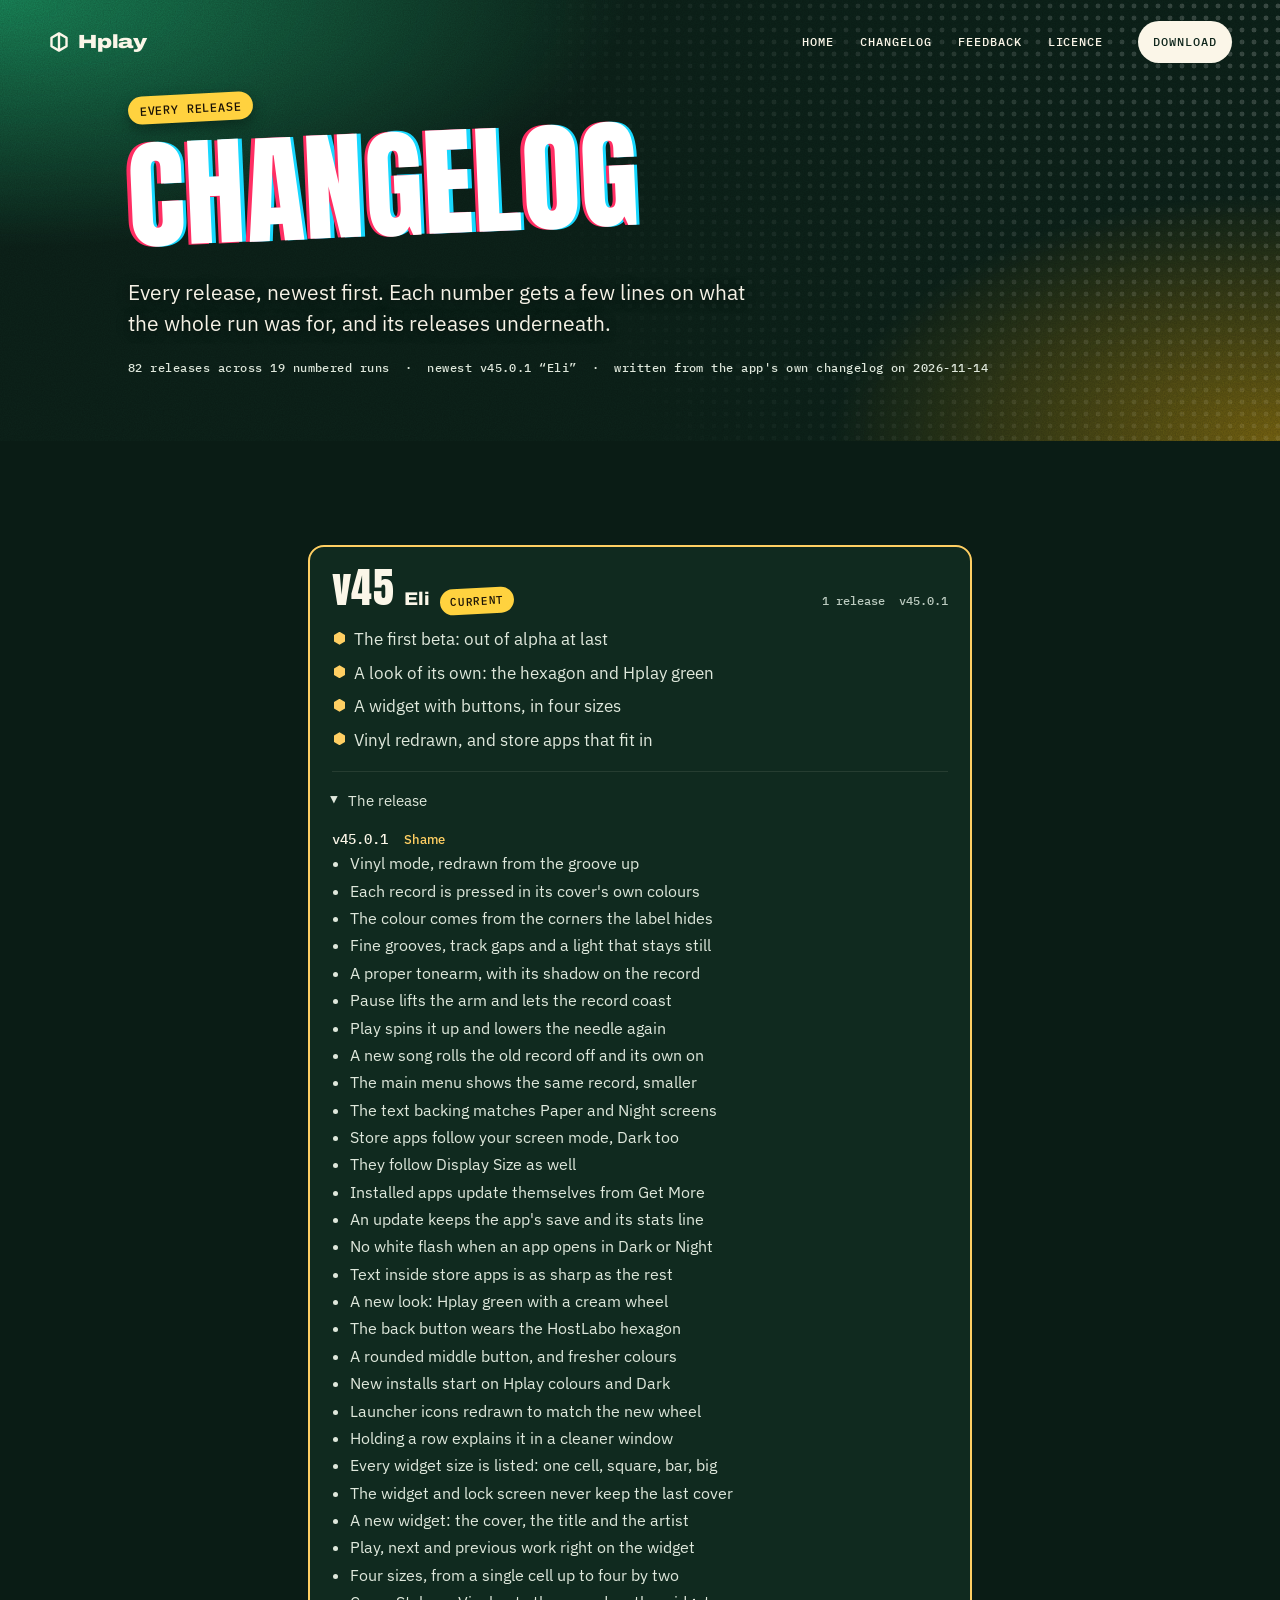
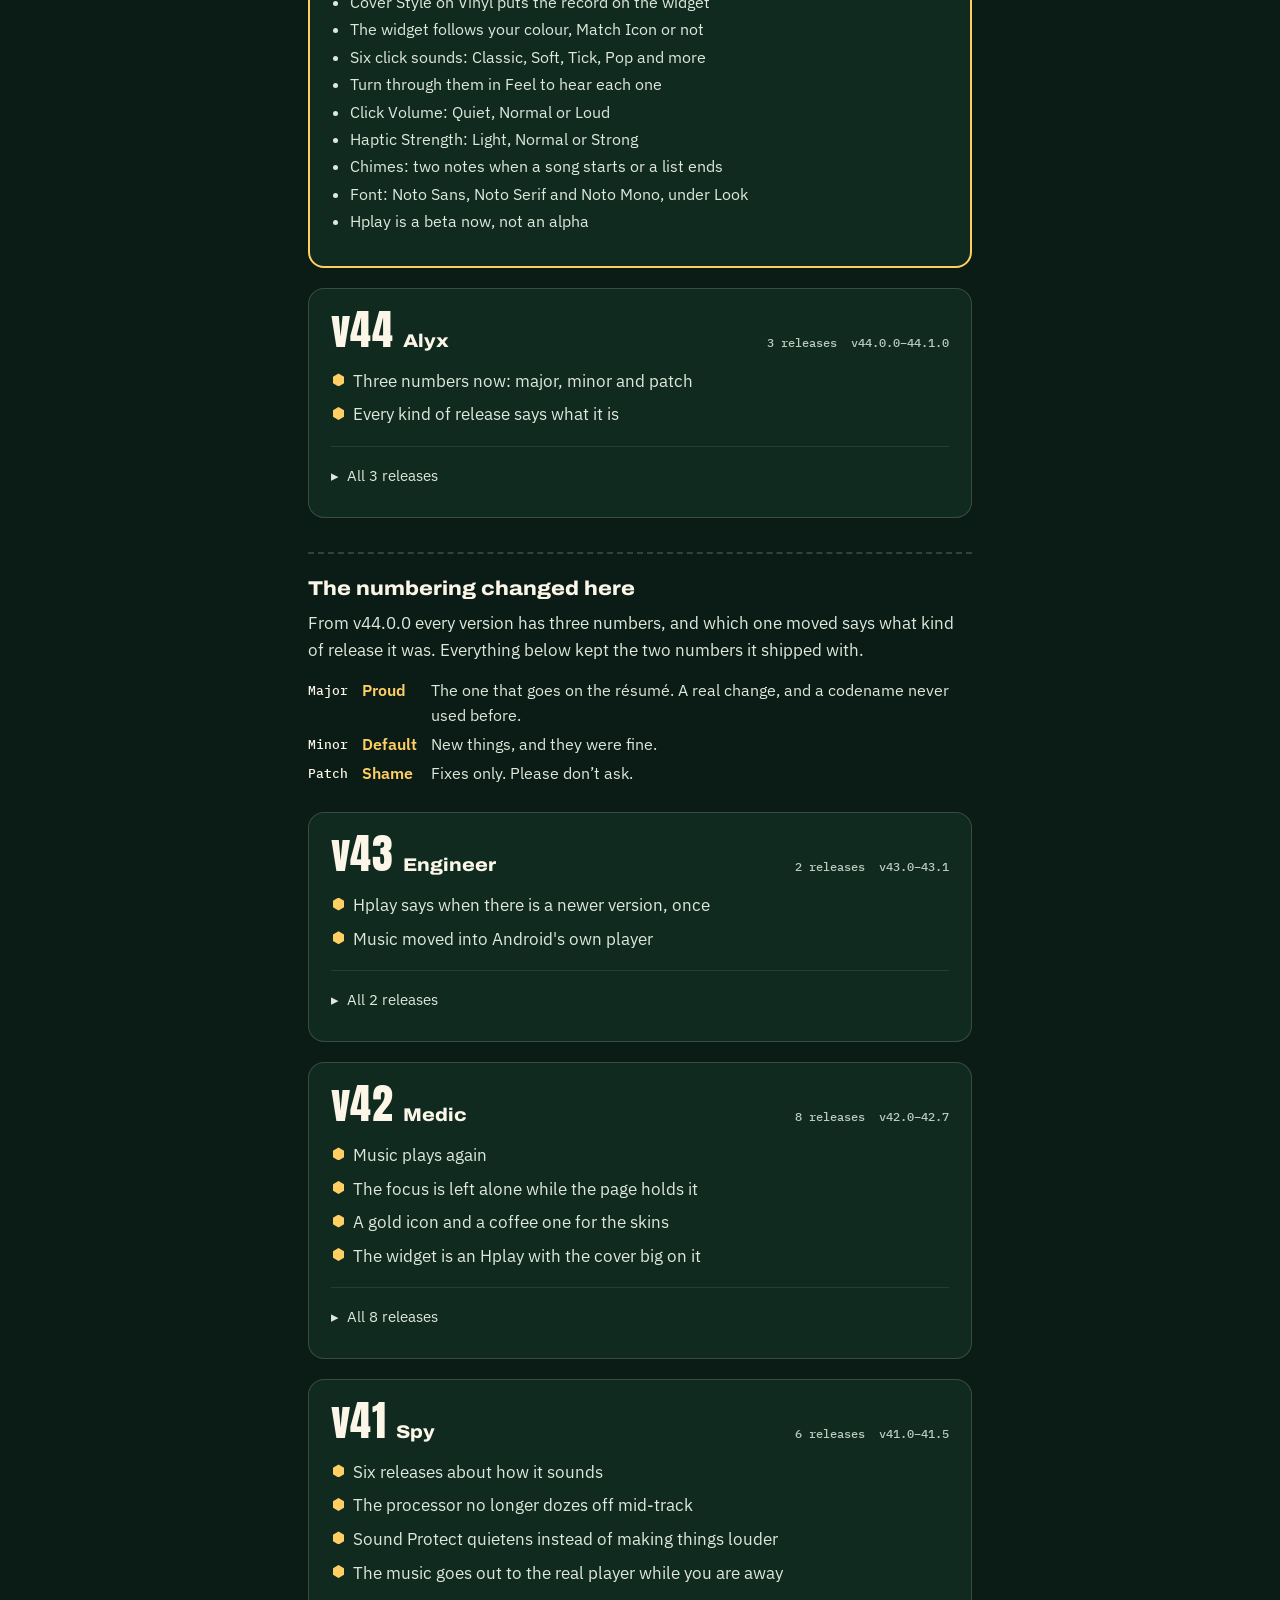
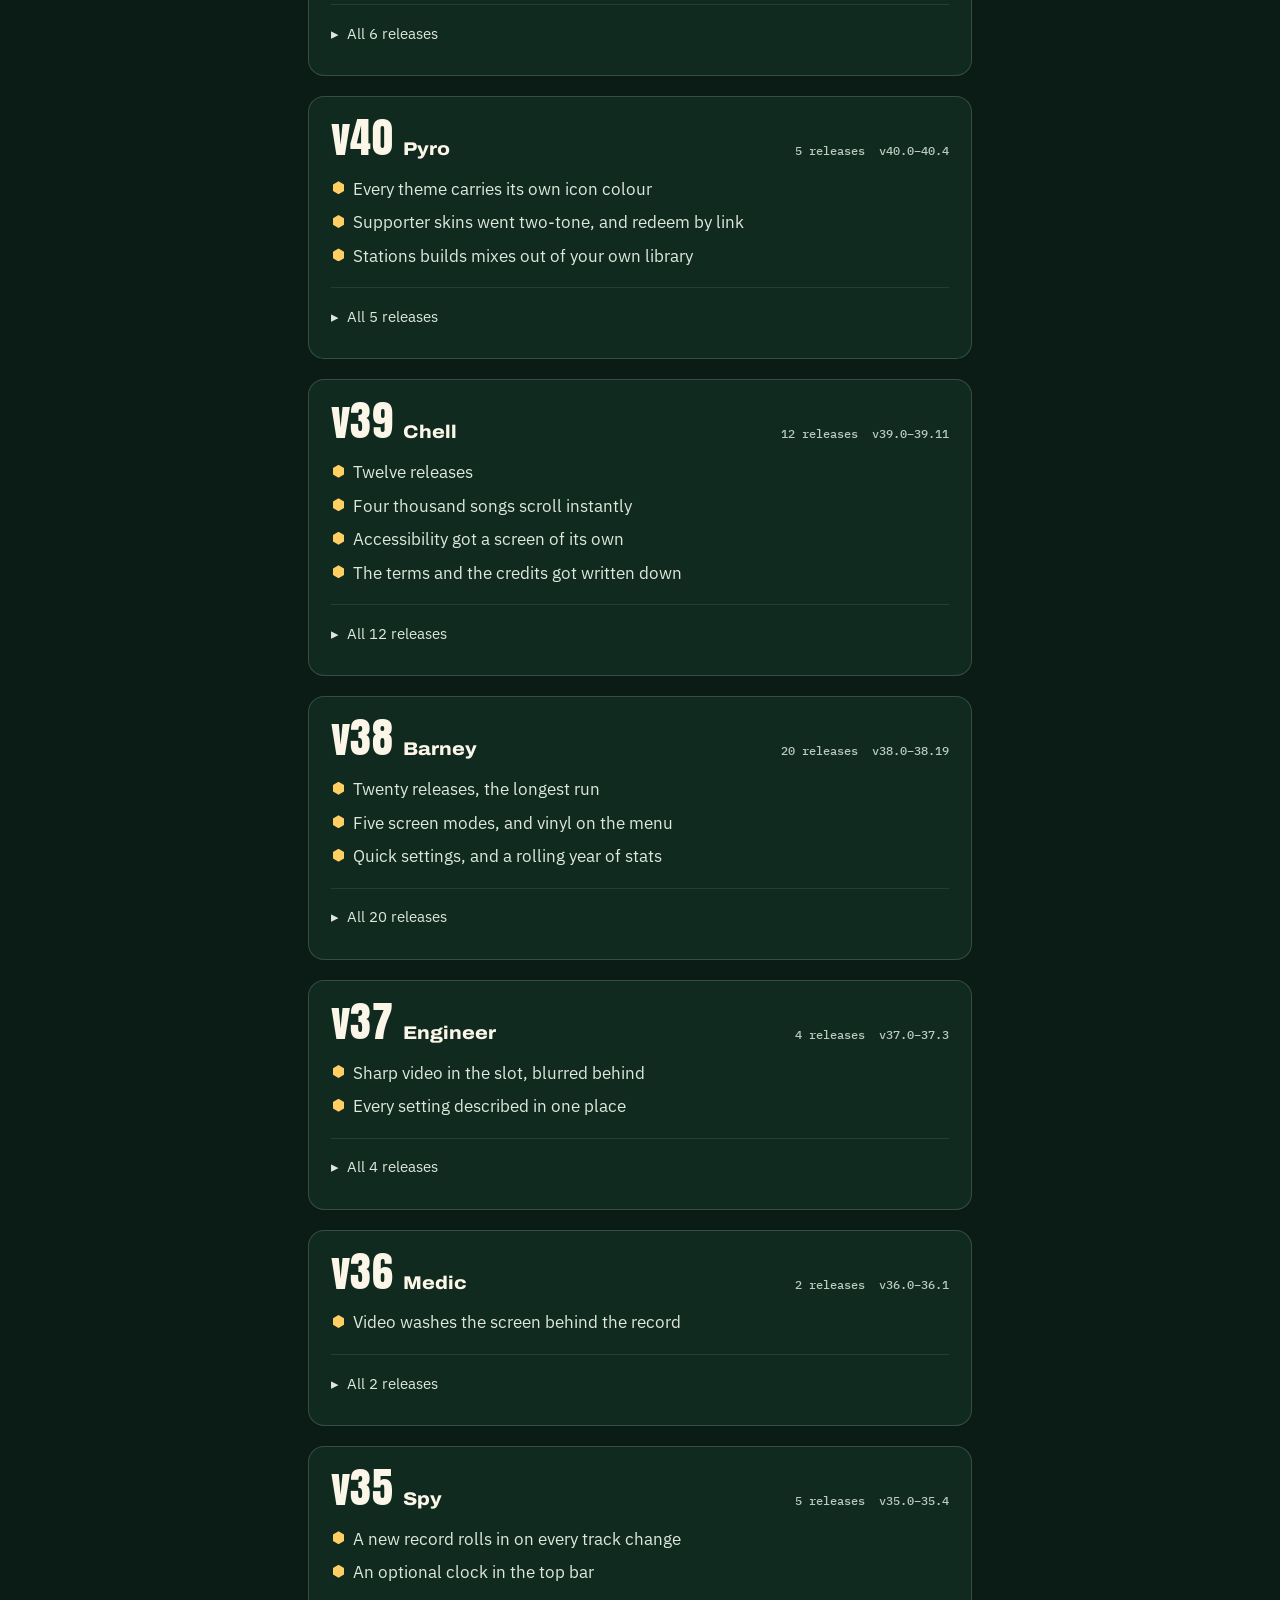
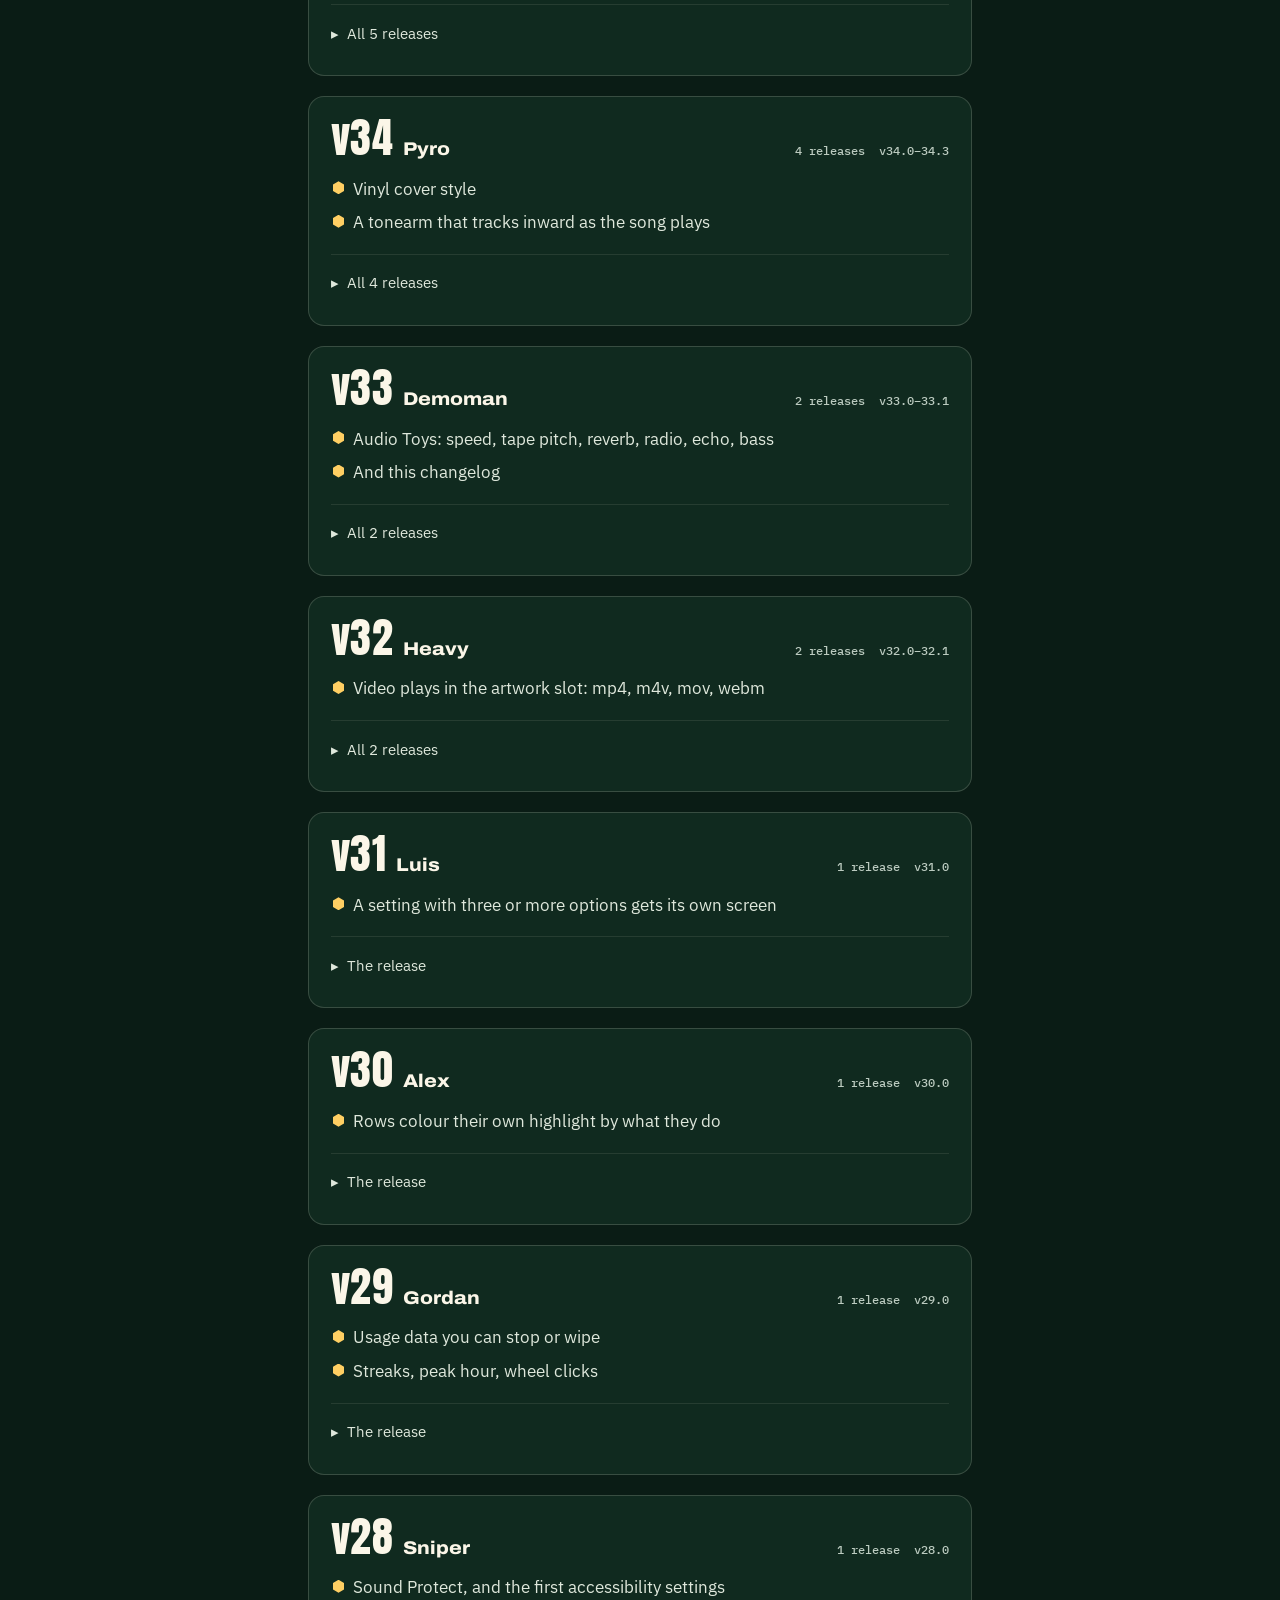
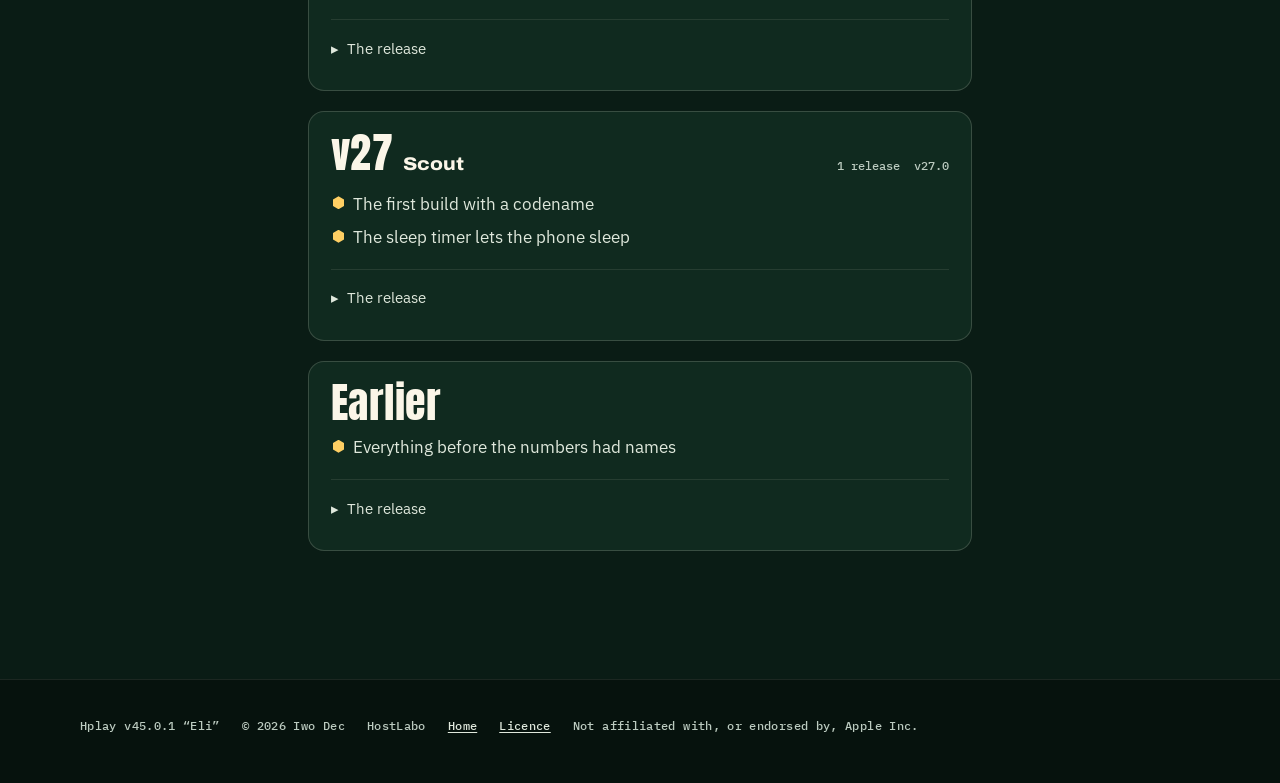
==== commit 191a7503: "The site says v45.0.1, the build that is going out The app's top entry moved up a patch, so the chan" ====
--- a/changelog.html
+++ b/changelog.html
@@ -83,7 +83,7 @@
     <span class="sticker">Every release</span>
     <h1 class="head">Changelog</h1>
     <p class="dek">Every release, newest first. Each number gets a few lines on what the whole run was for, and its releases underneath.</p>
-    <p class="stamp">82 releases across 19 numbered runs &nbsp;·&nbsp; newest v45.0.0 “Eli” &nbsp;·&nbsp; written from the app's own changelog on 2026-11-14</p>
+    <p class="stamp">82 releases across 19 numbered runs &nbsp;·&nbsp; newest v45.0.1 “Eli” &nbsp;·&nbsp; written from the app's own changelog on 2026-11-14</p>
   </div>
 </div>
 
@@ -94,7 +94,7 @@
       <h2>v45</h2>
       <span class="code">Eli</span>
       <span class="tag">current</span>
-      <span class="count">1 release &nbsp;v45.0.0</span>
+      <span class="count">1 release &nbsp;v45.0.1</span>
     </div>
     <ul class="about">
       <li>The first beta: out of alpha at last</li>
@@ -105,7 +105,7 @@
     <details open>
       <summary>The release</summary>
       <div class="rel">
-        <h3>v45.0.0 <span class="kind">Proud</span></h3>
+        <h3>v45.0.1 <span class="kind">Shame</span></h3>
         <ul>
           <li>Vinyl mode, redrawn from the groove up</li>
           <li>Each record is pressed in its cover's own colours</li>
@@ -1087,7 +1087,7 @@
 
 <footer class="foot" role="contentinfo">
   <div class="in">
-  <span>Hplay v45.0.0 “Eli”</span>
+  <span>Hplay v45.0.1 “Eli”</span>
   <span>&copy; 2026 Iwo Dec</span>
   <span>HostLabo</span>
   <span><a href="./">Home</a></span>
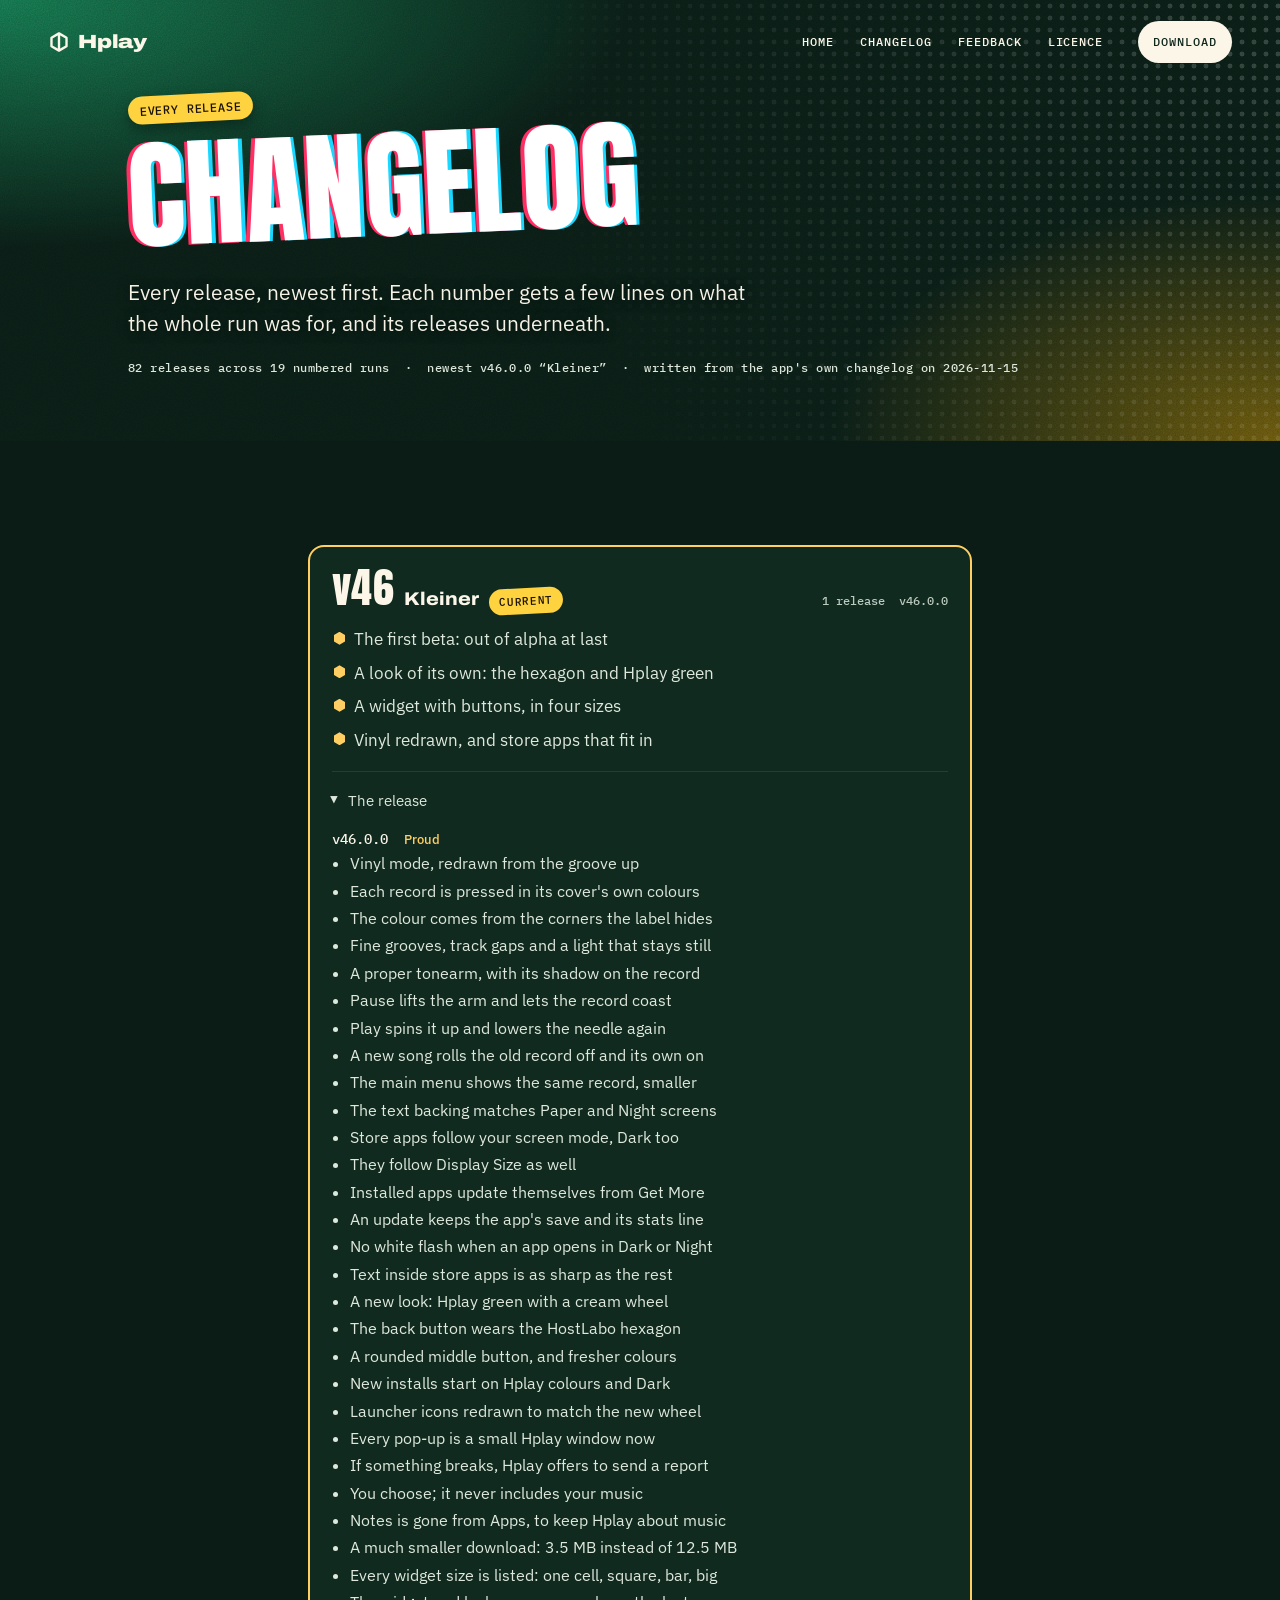
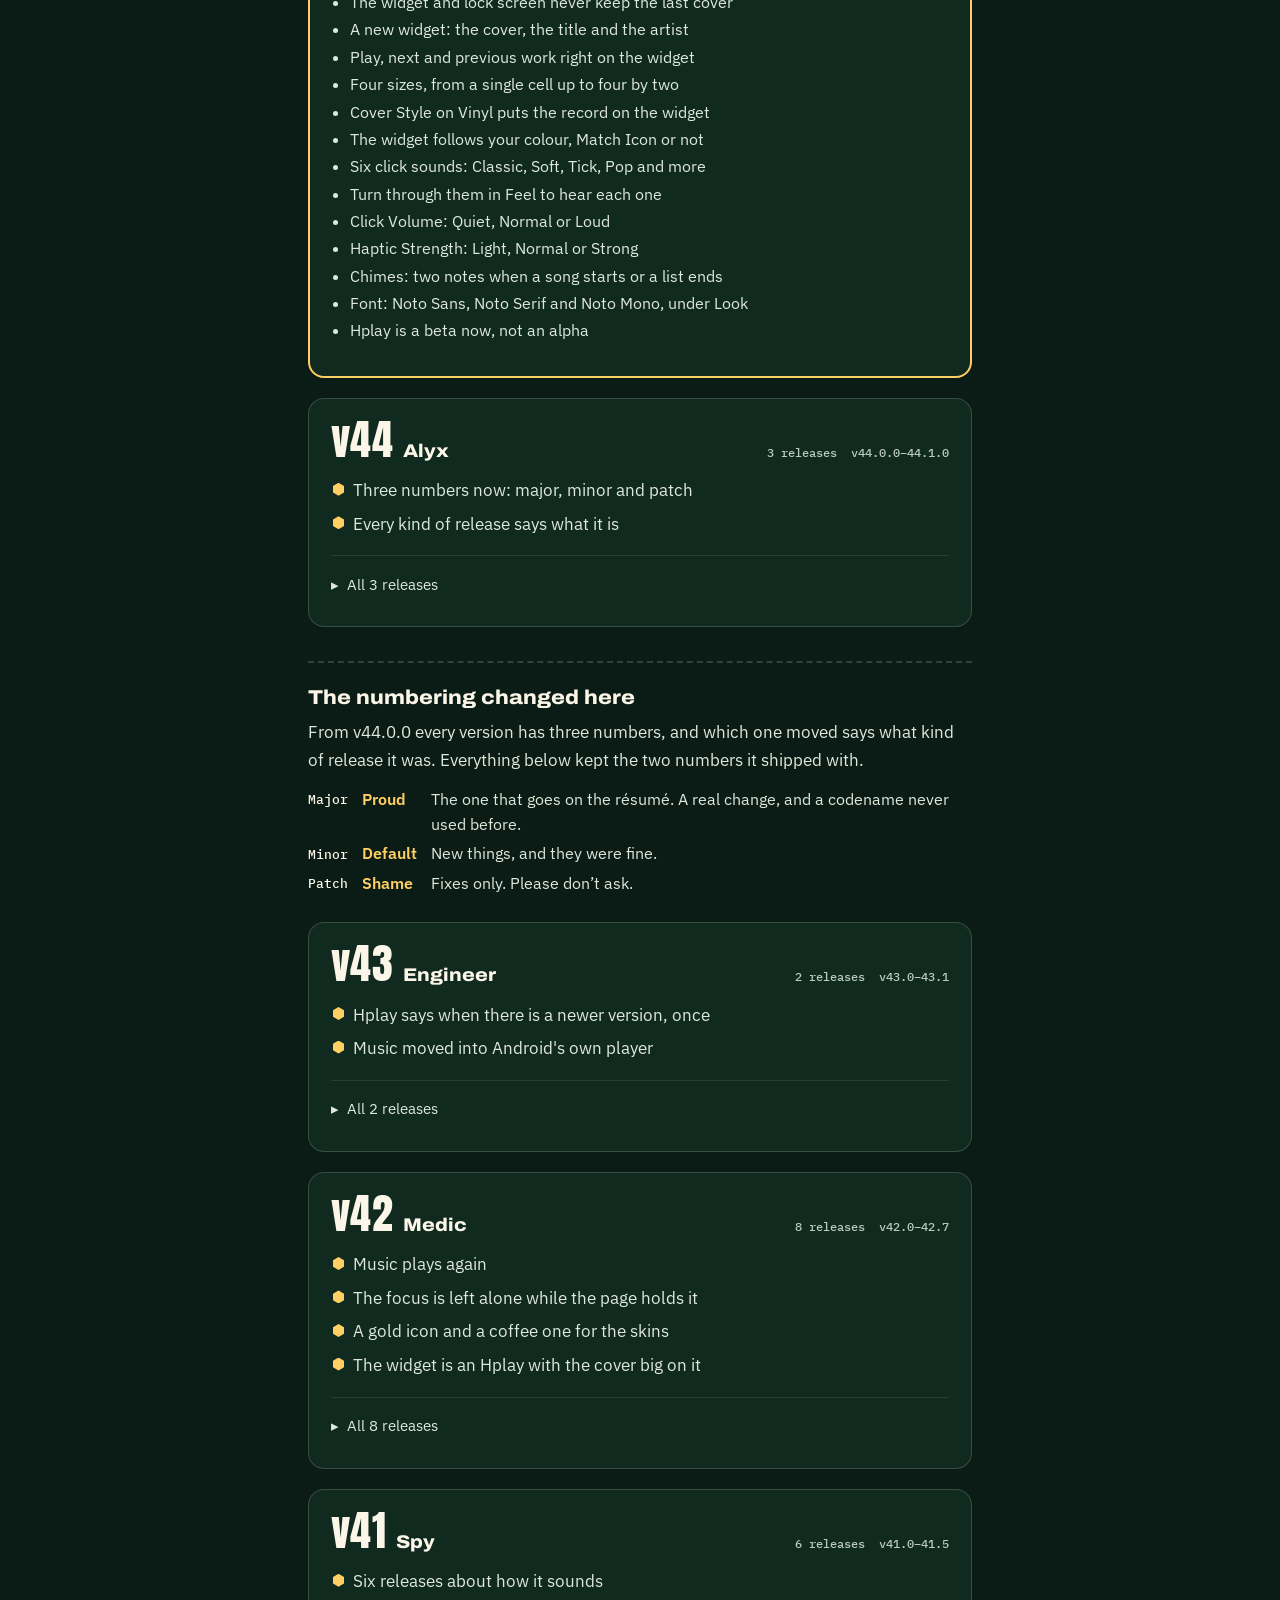
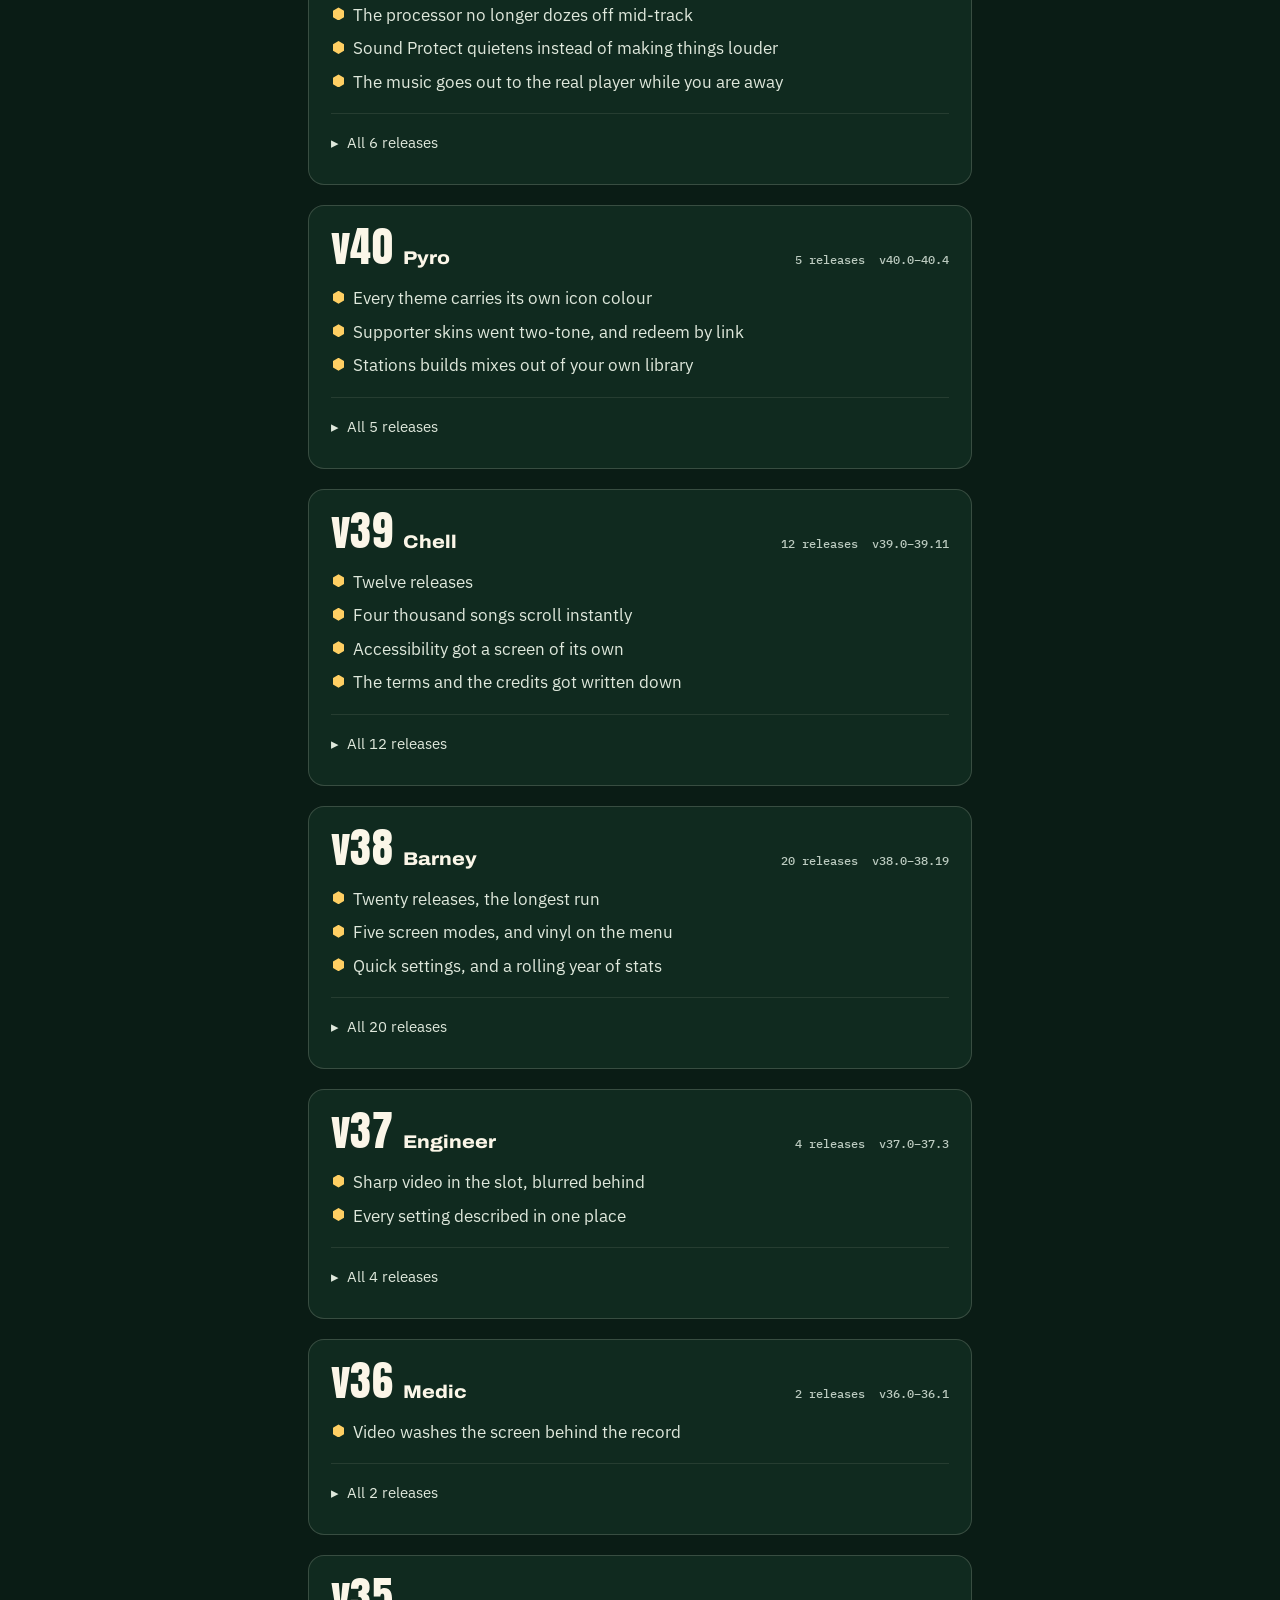
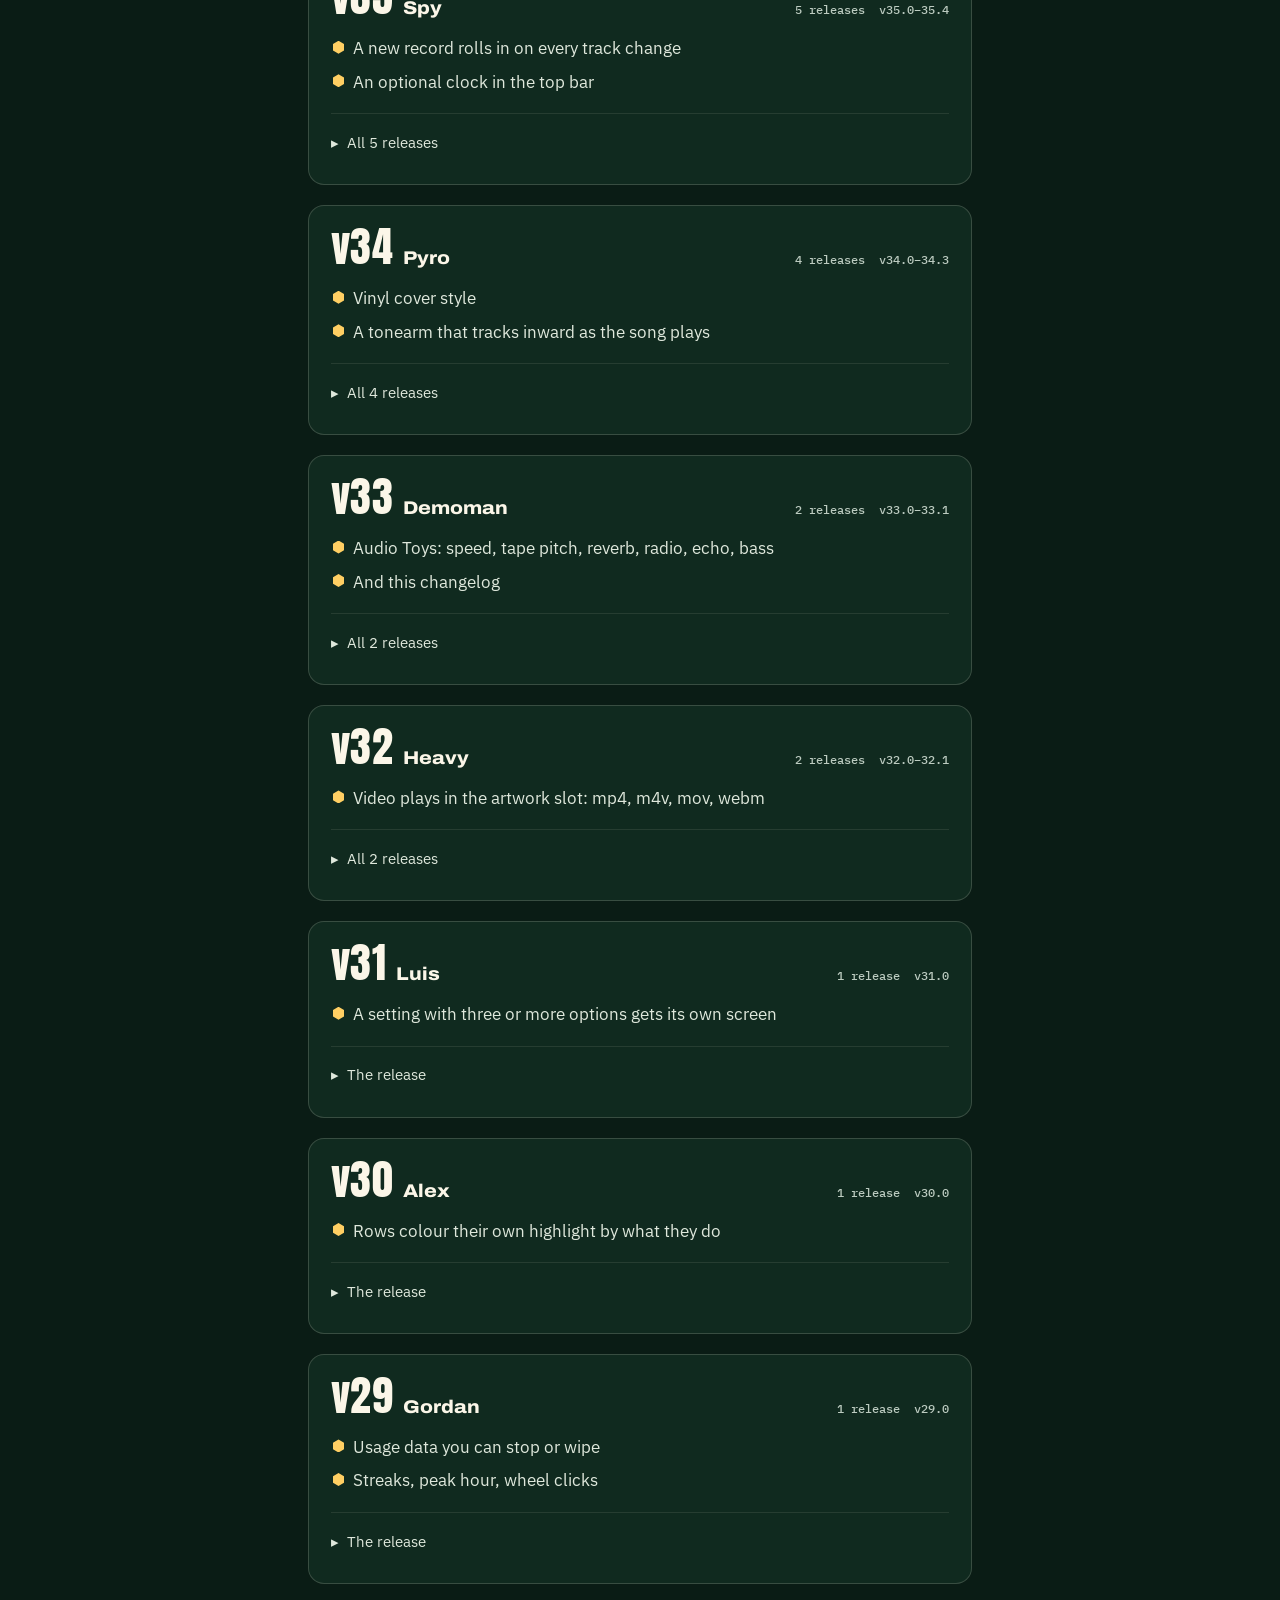
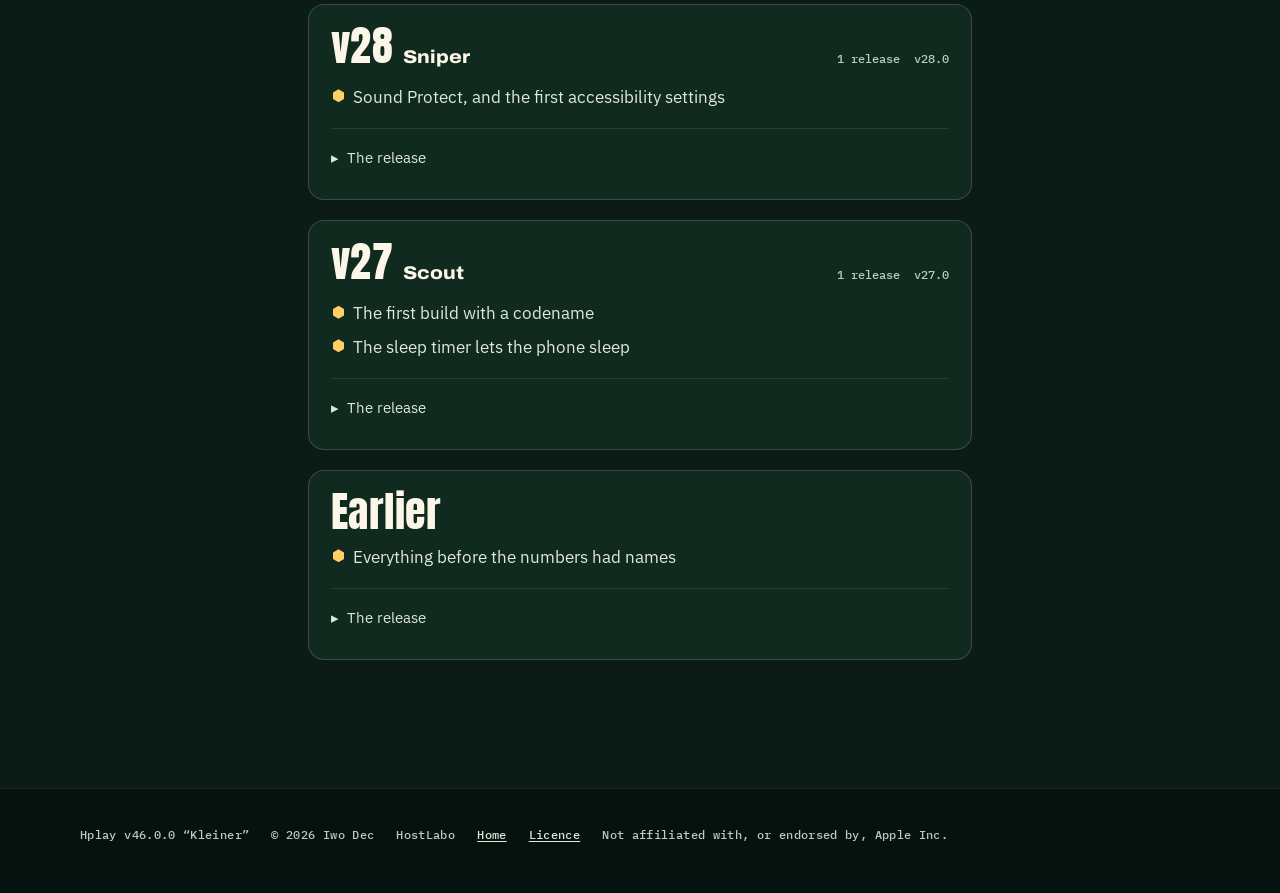
==== commit 7e8b3ec4: "v46 "Kleiner" instead of v45 "Eli" The first beta goes out as v46.0.0 "Kleiner": shrinking the app t" ====
--- a/changelog.html
+++ b/changelog.html
@@ -83,7 +83,7 @@
     <span class="sticker">Every release</span>
     <h1 class="head">Changelog</h1>
     <p class="dek">Every release, newest first. Each number gets a few lines on what the whole run was for, and its releases underneath.</p>
-    <p class="stamp">82 releases across 19 numbered runs &nbsp;·&nbsp; newest v45.0.1 “Eli” &nbsp;·&nbsp; written from the app's own changelog on 2026-11-14</p>
+    <p class="stamp">82 releases across 19 numbered runs &nbsp;·&nbsp; newest v46.0.0 “Kleiner” &nbsp;·&nbsp; written from the app's own changelog on 2026-11-15</p>
   </div>
 </div>
 
@@ -91,10 +91,10 @@
 <div class="wrap narrow">
   <div class="run now">
     <div class="runhead">
-      <h2>v45</h2>
-      <span class="code">Eli</span>
+      <h2>v46</h2>
+      <span class="code">Kleiner</span>
       <span class="tag">current</span>
-      <span class="count">1 release &nbsp;v45.0.1</span>
+      <span class="count">1 release &nbsp;v46.0.0</span>
     </div>
     <ul class="about">
       <li>The first beta: out of alpha at last</li>
@@ -105,7 +105,7 @@
     <details open>
       <summary>The release</summary>
       <div class="rel">
-        <h3>v45.0.1 <span class="kind">Shame</span></h3>
+        <h3>v46.0.0 <span class="kind">Proud</span></h3>
         <ul>
           <li>Vinyl mode, redrawn from the groove up</li>
           <li>Each record is pressed in its cover's own colours</li>
@@ -128,7 +128,11 @@
           <li>A rounded middle button, and fresher colours</li>
           <li>New installs start on Hplay colours and Dark</li>
           <li>Launcher icons redrawn to match the new wheel</li>
-          <li>Holding a row explains it in a cleaner window</li>
+          <li>Every pop-up is a small Hplay window now</li>
+          <li>If something breaks, Hplay offers to send a report</li>
+          <li>You choose; it never includes your music</li>
+          <li>Notes is gone from Apps, to keep Hplay about music</li>
+          <li>A much smaller download: 3.5 MB instead of 12.5 MB</li>
           <li>Every widget size is listed: one cell, square, bar, big</li>
           <li>The widget and lock screen never keep the last cover</li>
           <li>A new widget: the cover, the title and the artist</li>
@@ -1087,7 +1091,7 @@
 
 <footer class="foot" role="contentinfo">
   <div class="in">
-  <span>Hplay v45.0.1 “Eli”</span>
+  <span>Hplay v46.0.0 “Kleiner”</span>
   <span>&copy; 2026 Iwo Dec</span>
   <span>HostLabo</span>
   <span><a href="./">Home</a></span>
--- a/site.css
+++ b/site.css
@@ -390,3 +390,17 @@
 .pname{ font-family:var(--head); text-transform:uppercase; font-size:34px; line-height:1; margin:0 0 4px; color:var(--ink) !important; }
 .pwhat{ font-size:15.5px; margin:0; }
 .fallback{ margin-top:30px; background:var(--night2); border:1px solid var(--line); border-radius:16px; padding:18px 20px 4px; font-size:16px; }
+
+/* The app's accessibility settings, four groups as cards: what each setting is called in the
+   app, then what it does. Names first and in full, so somebody can find the same row on the
+   phone. One column on a phone, two from 800px. */
+.a11y{ display:grid; grid-template-columns:minmax(0,1fr); gap:16px; margin-top:28px; }
+@media (min-width:800px){ .a11y{ grid-template-columns:repeat(2, minmax(0,1fr)); } }
+.a11y-g{ background:var(--night2); border:1px solid var(--line); border-radius:16px; padding:20px 20px 8px; }
+.a11y-g h3{ margin:0 0 12px; font-family:var(--display); font-stretch:118%; font-weight:900; font-size:22px; line-height:1.1; color:var(--ink); }
+.a11y-g dl{ margin:0; }
+.a11y-g dt{ font-family:var(--body); font-weight:600; font-size:16px; color:var(--ink); margin-top:12px; }
+.a11y-g dt:first-child{ margin-top:0; }
+.a11y-g dd{ margin:3px 0 12px; font-size:15.5px; line-height:1.5; color:var(--muted); }
+.a11y-g dd:last-child{ margin-bottom:12px; }
+
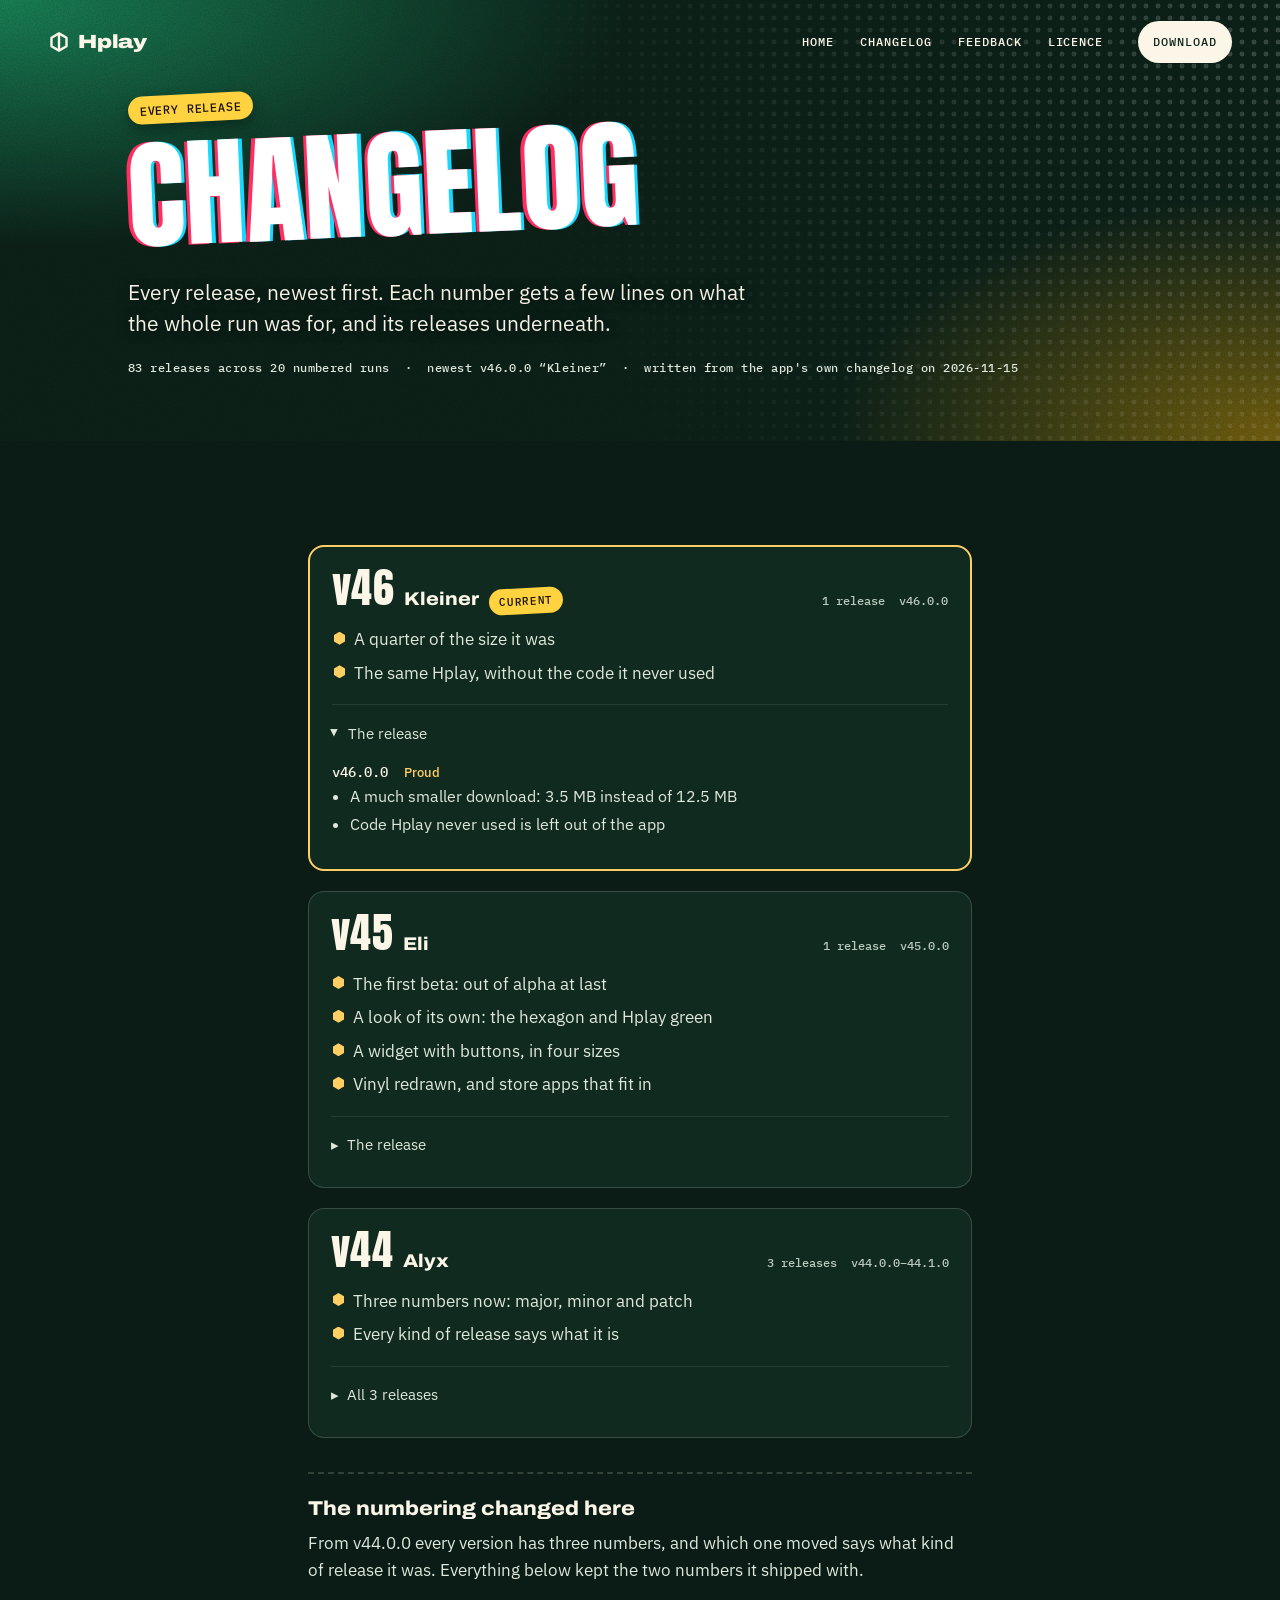
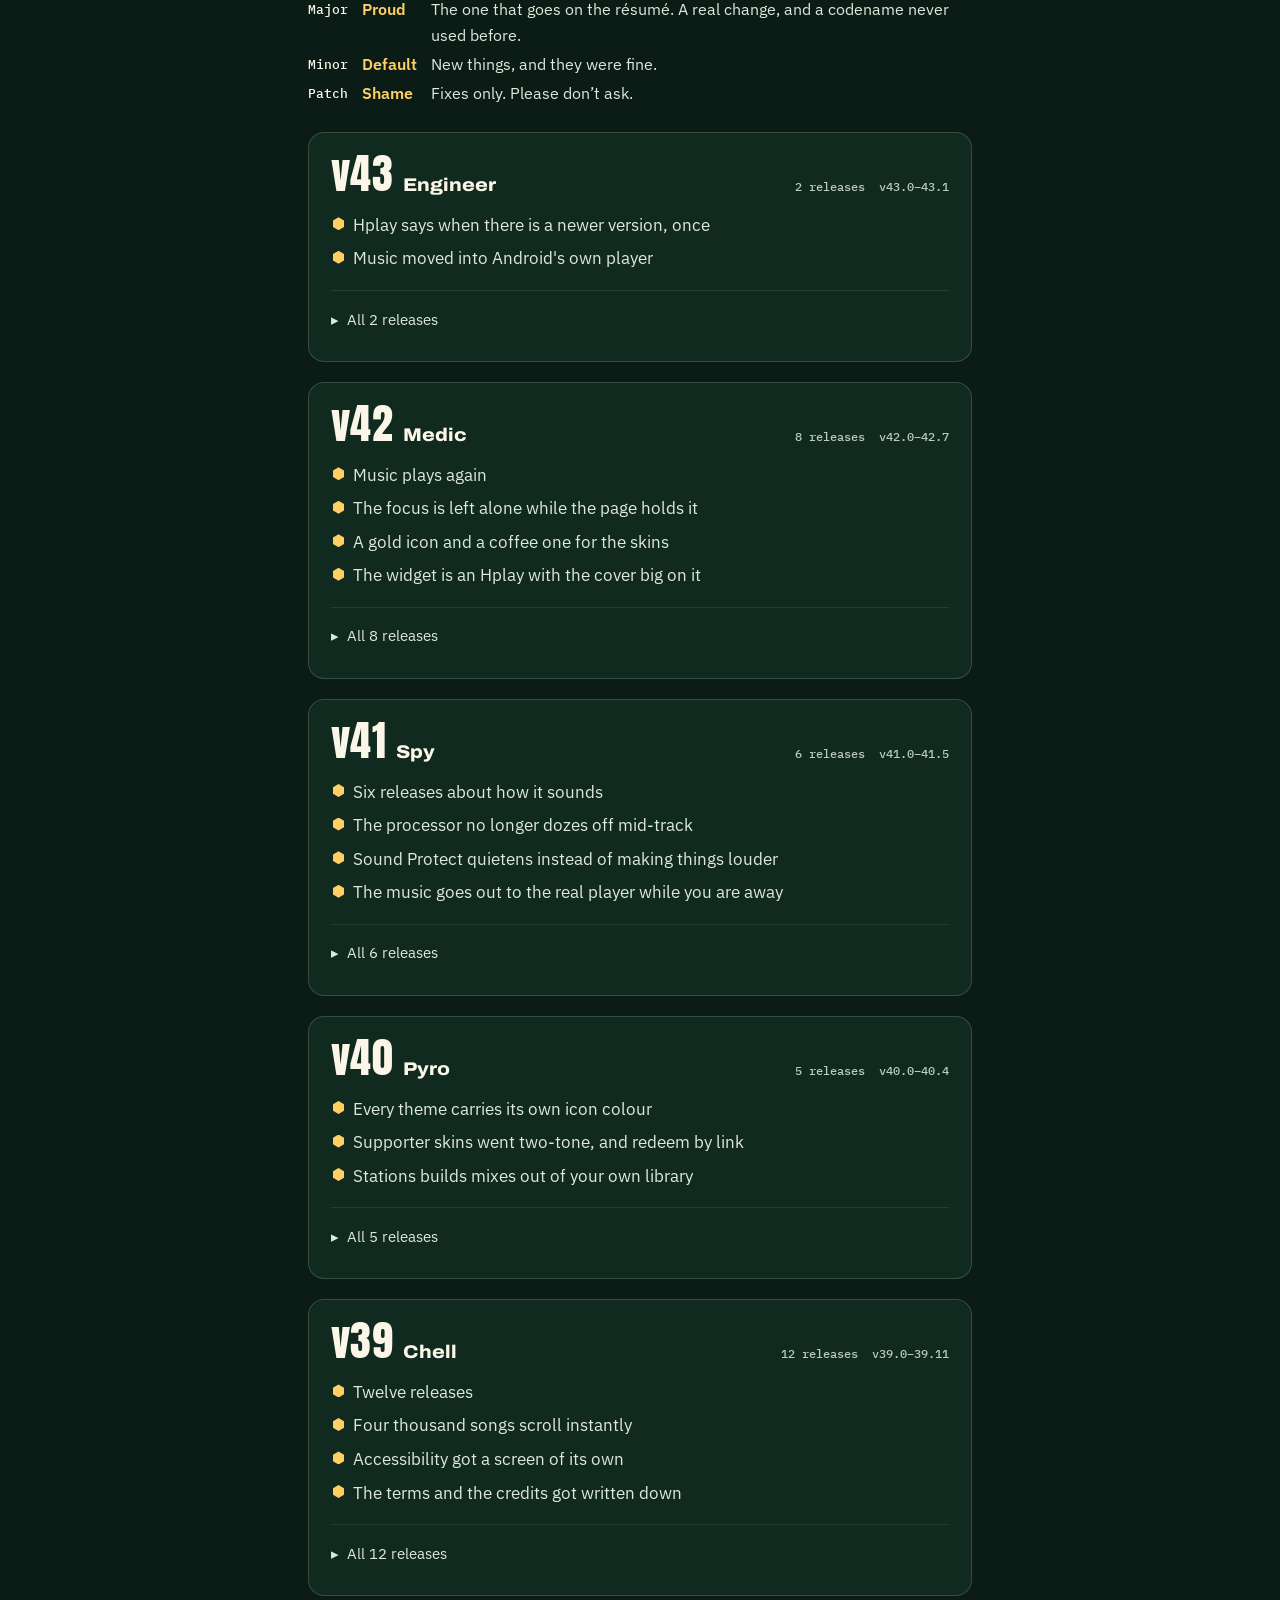
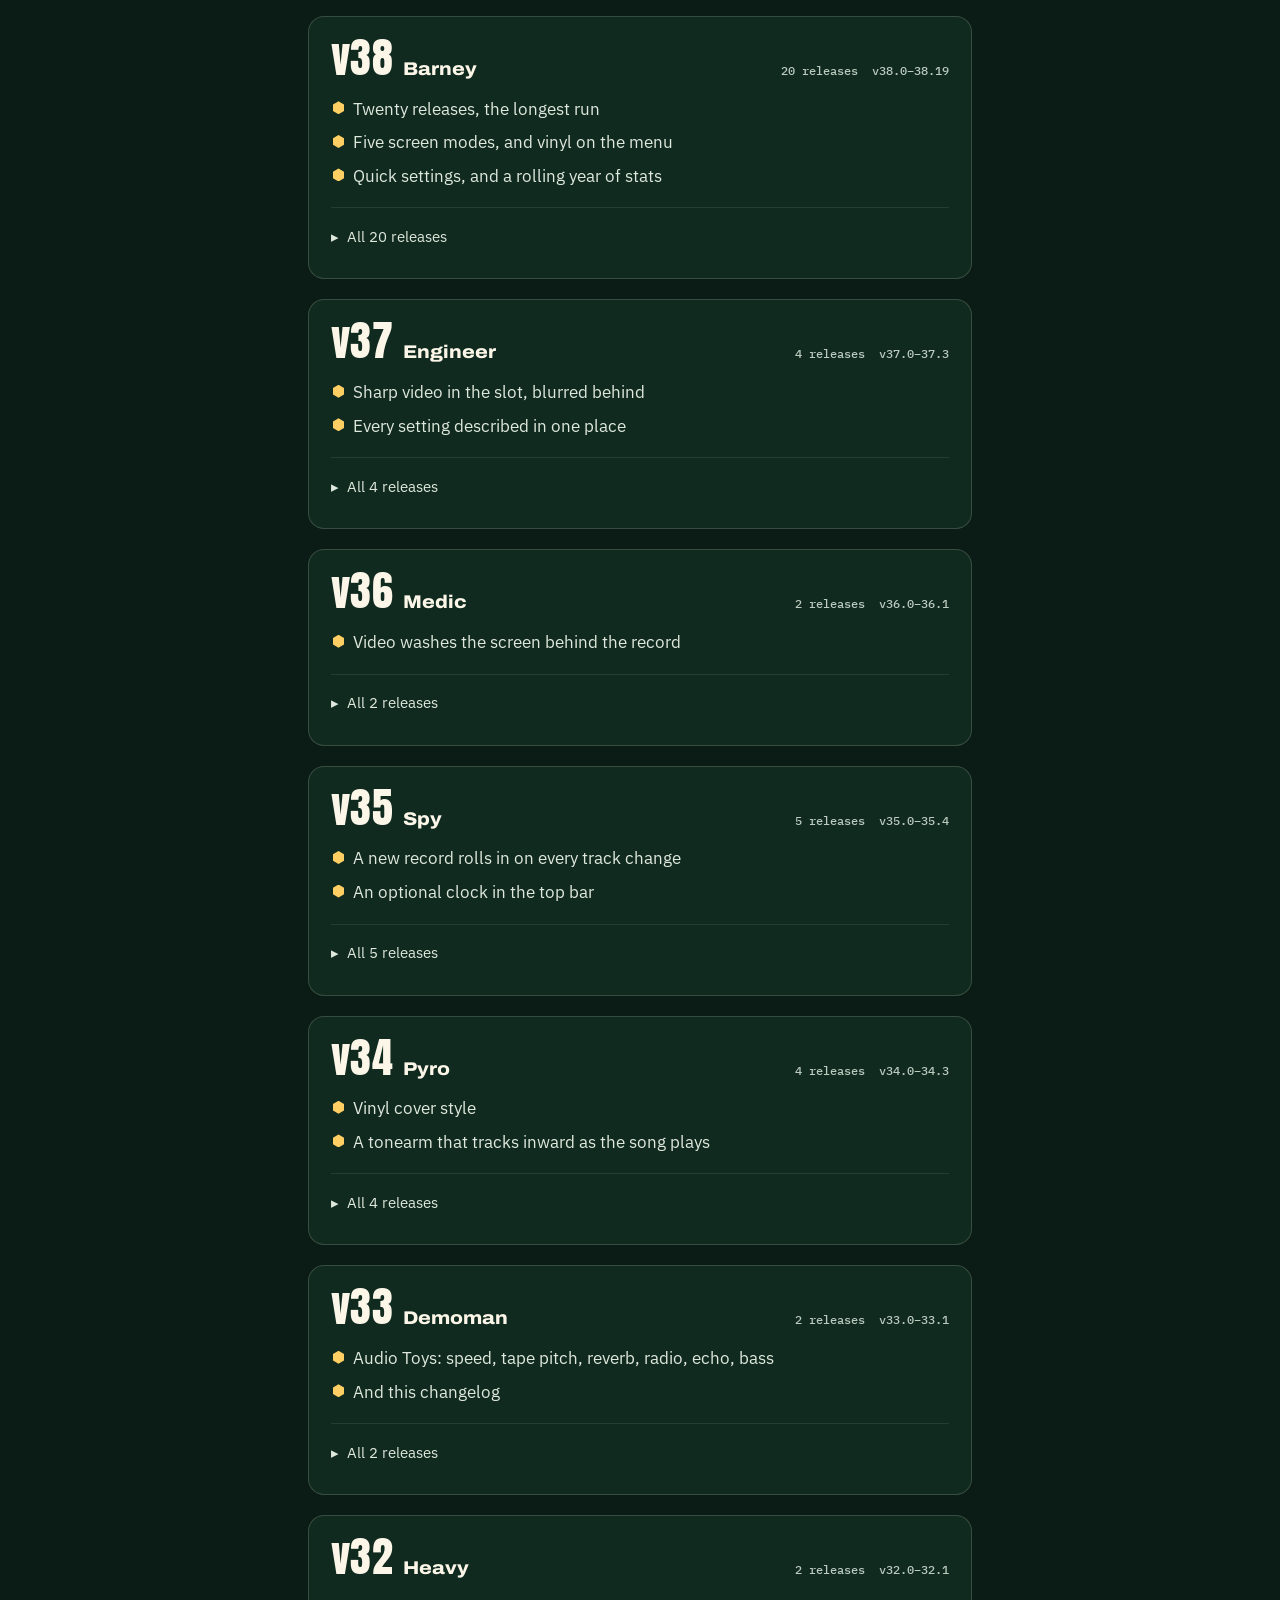
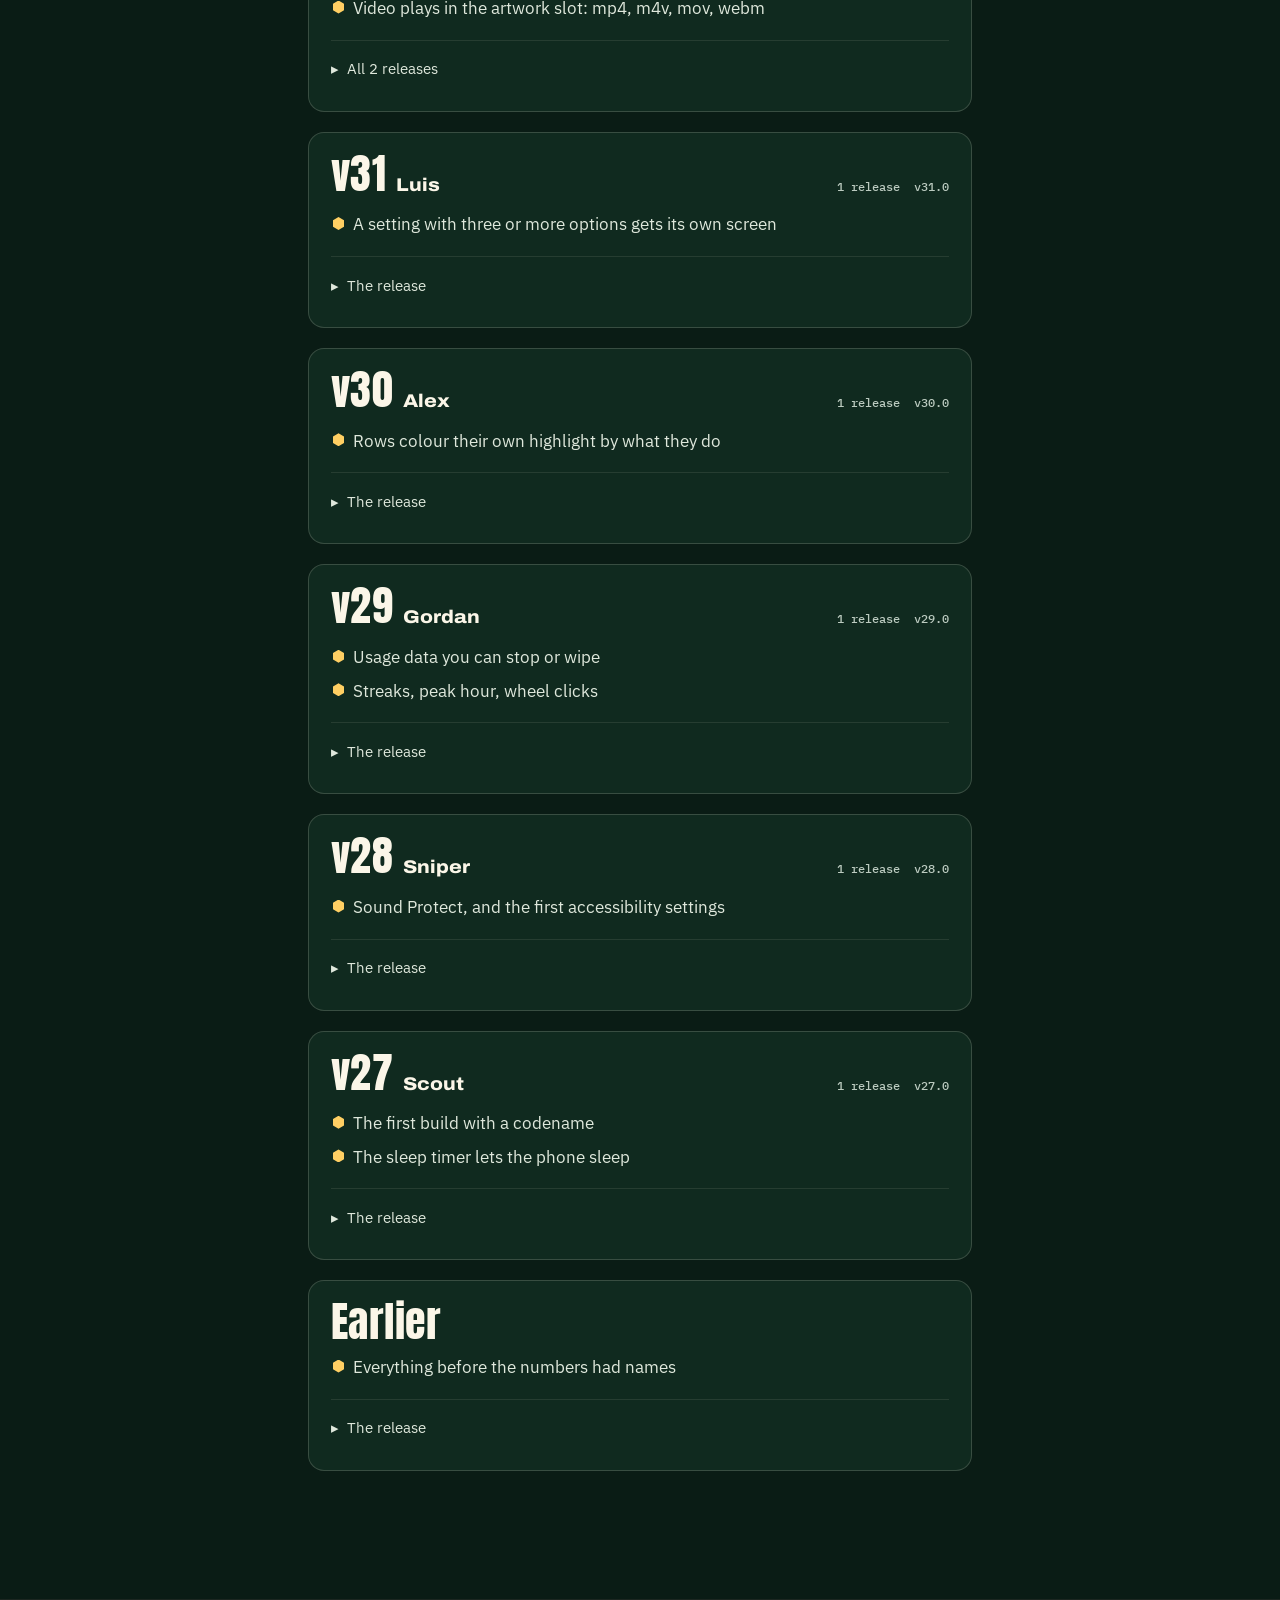
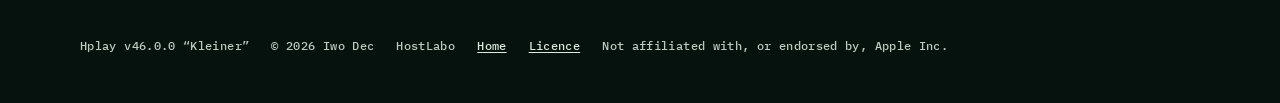
==== commit a53a5dfa: "Keep Eli: v45 was the first beta, v46 is the small one Co-Authored-By: Claude Opus 5.5 <noreply@anth" ====
--- a/changelog.html
+++ b/changelog.html
@@ -83,7 +83,7 @@
     <span class="sticker">Every release</span>
     <h1 class="head">Changelog</h1>
     <p class="dek">Every release, newest first. Each number gets a few lines on what the whole run was for, and its releases underneath.</p>
-    <p class="stamp">82 releases across 19 numbered runs &nbsp;·&nbsp; newest v46.0.0 “Kleiner” &nbsp;·&nbsp; written from the app's own changelog on 2026-11-15</p>
+    <p class="stamp">83 releases across 20 numbered runs &nbsp;·&nbsp; newest v46.0.0 “Kleiner” &nbsp;·&nbsp; written from the app's own changelog on 2026-11-15</p>
   </div>
 </div>
 
@@ -97,15 +97,37 @@
       <span class="count">1 release &nbsp;v46.0.0</span>
     </div>
     <ul class="about">
+      <li>A quarter of the size it was</li>
+      <li>The same Hplay, without the code it never used</li>
+    </ul>
+    <details open>
+      <summary>The release</summary>
+      <div class="rel">
+        <h3>v46.0.0 <span class="kind">Proud</span></h3>
+        <ul>
+          <li>A much smaller download: 3.5 MB instead of 12.5 MB</li>
+          <li>Code Hplay never used is left out of the app</li>
+        </ul>
+      </div>
+    </details>
+  </div>
+
+  <div class="run">
+    <div class="runhead">
+      <h2>v45</h2>
+      <span class="code">Eli</span>
+      <span class="count">1 release &nbsp;v45.0.0</span>
+    </div>
+    <ul class="about">
       <li>The first beta: out of alpha at last</li>
       <li>A look of its own: the hexagon and Hplay green</li>
       <li>A widget with buttons, in four sizes</li>
       <li>Vinyl redrawn, and store apps that fit in</li>
     </ul>
-    <details open>
+    <details>
       <summary>The release</summary>
       <div class="rel">
-        <h3>v46.0.0 <span class="kind">Proud</span></h3>
+        <h3>v45.0.0 <span class="kind">Proud</span></h3>
         <ul>
           <li>Vinyl mode, redrawn from the groove up</li>
           <li>Each record is pressed in its cover's own colours</li>
@@ -132,7 +154,6 @@
           <li>If something breaks, Hplay offers to send a report</li>
           <li>You choose; it never includes your music</li>
           <li>Notes is gone from Apps, to keep Hplay about music</li>
-          <li>A much smaller download: 3.5 MB instead of 12.5 MB</li>
           <li>Every widget size is listed: one cell, square, bar, big</li>
           <li>The widget and lock screen never keep the last cover</li>
           <li>A new widget: the cover, the title and the artist</li>
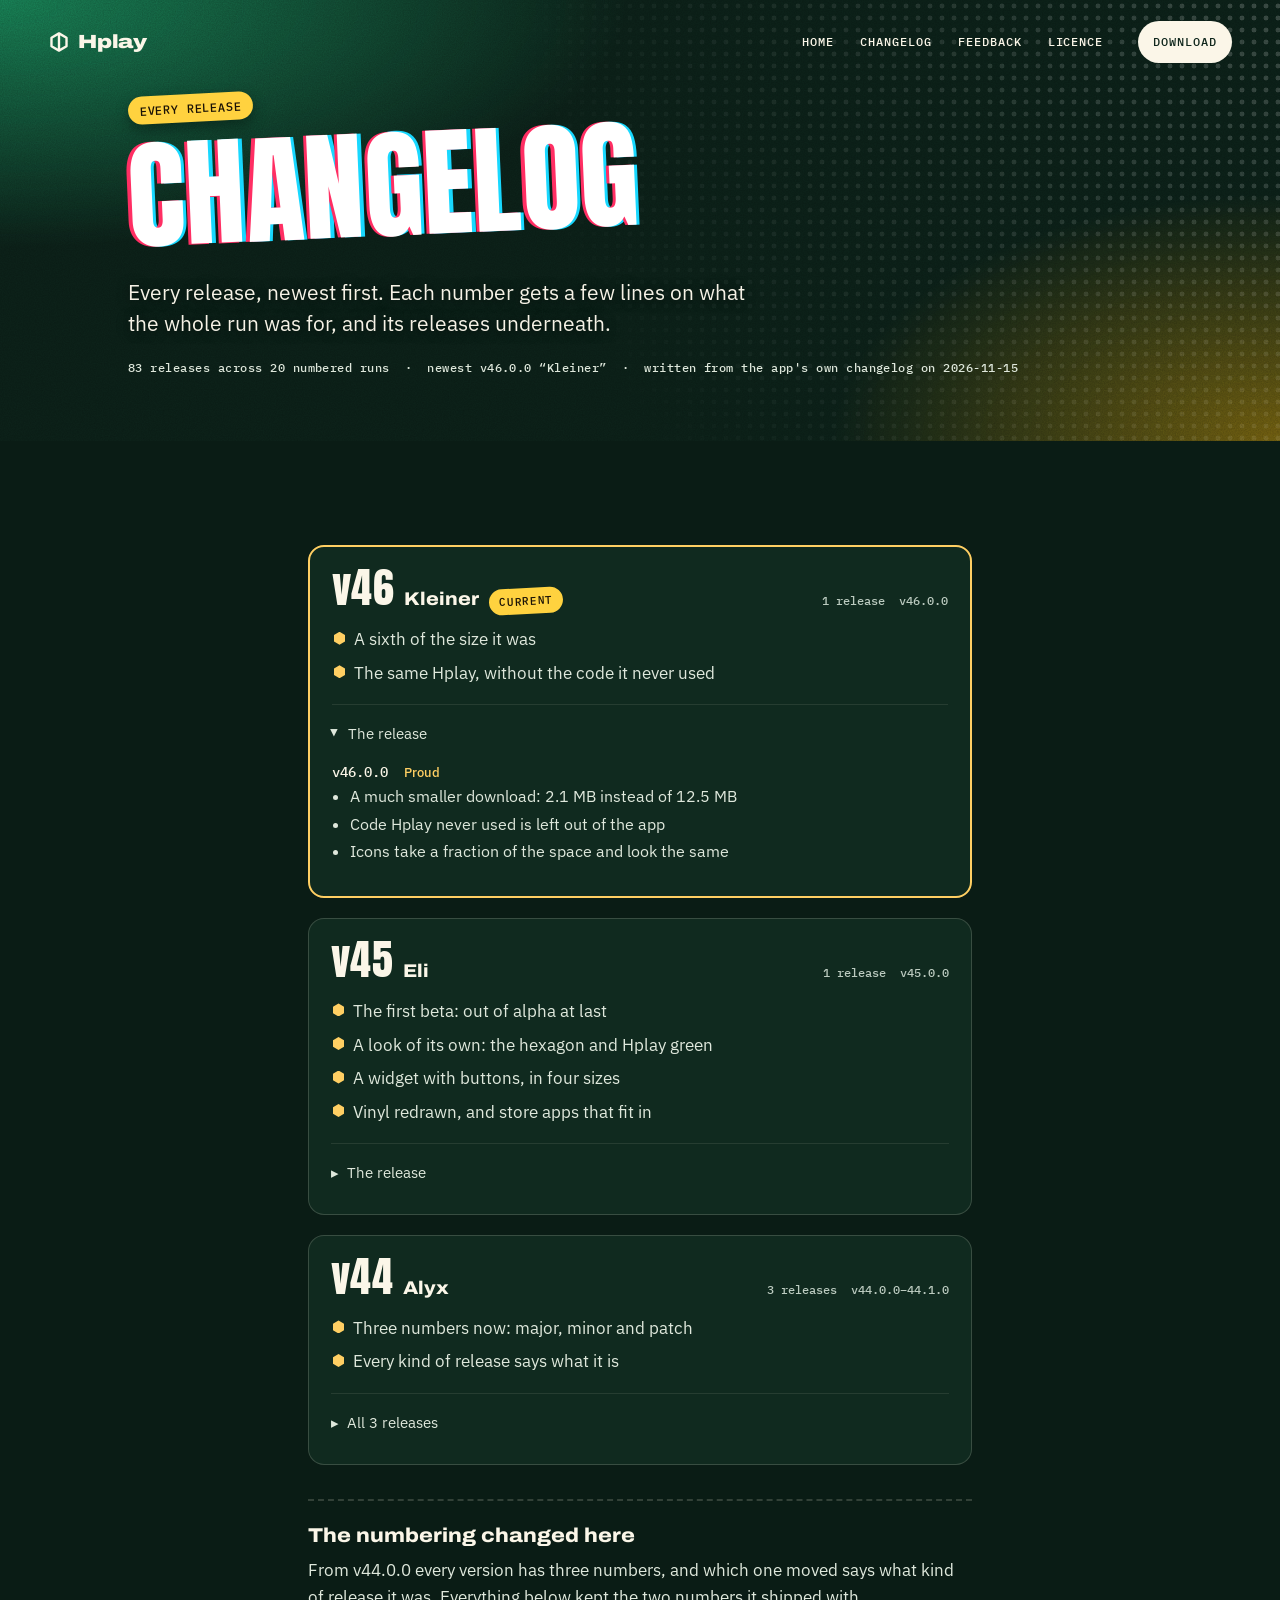
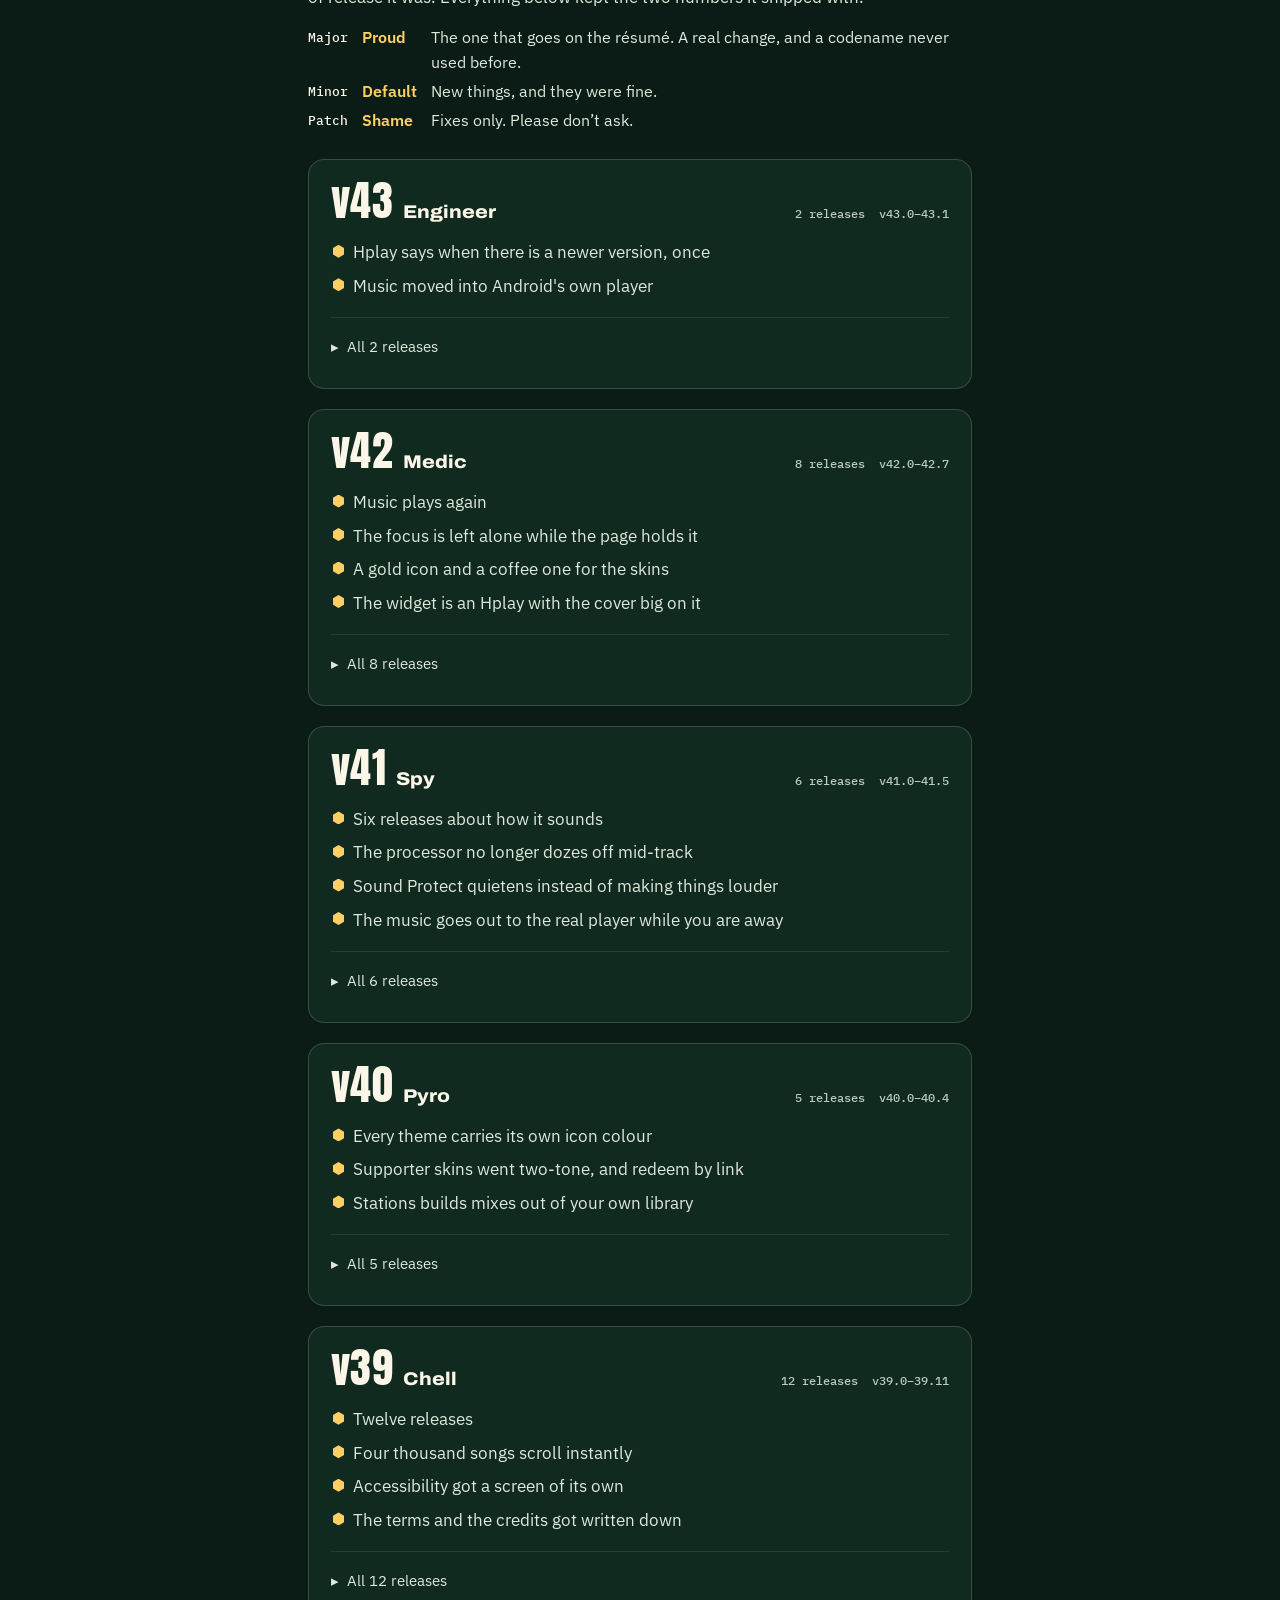
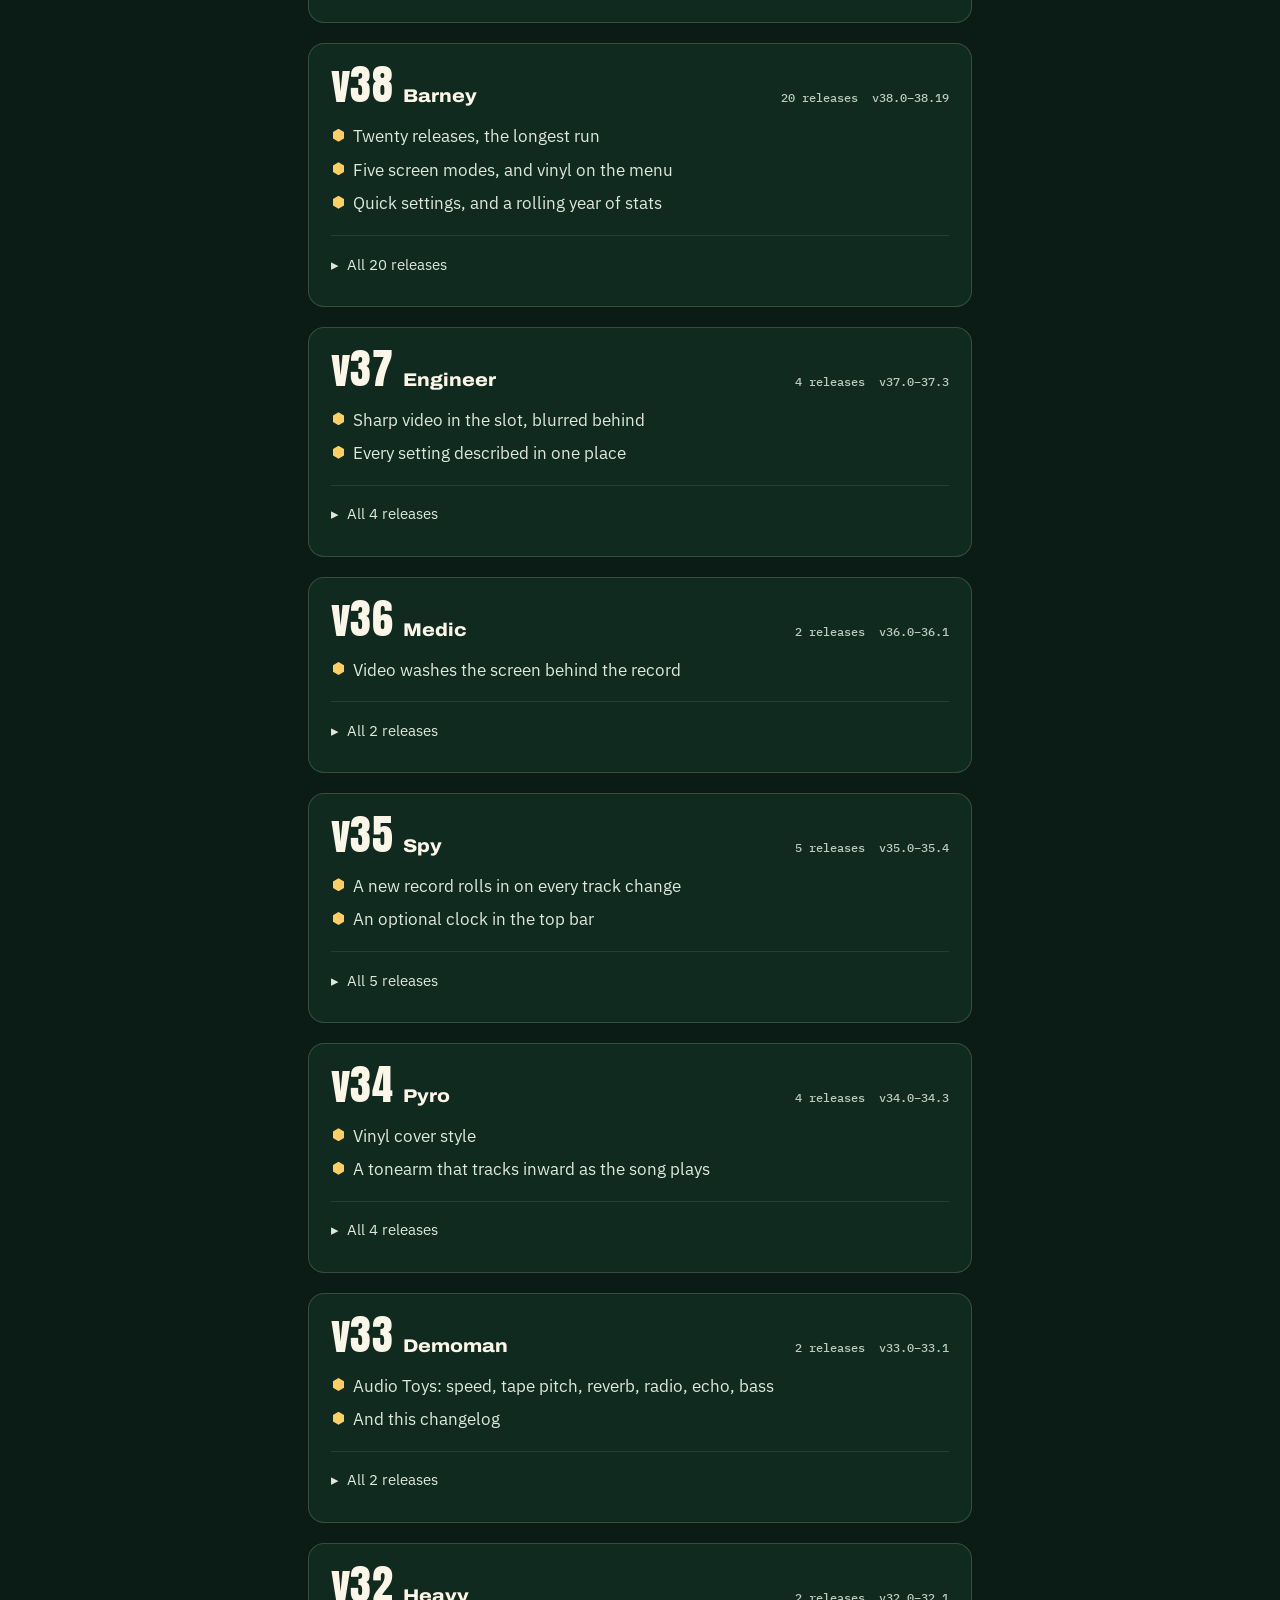
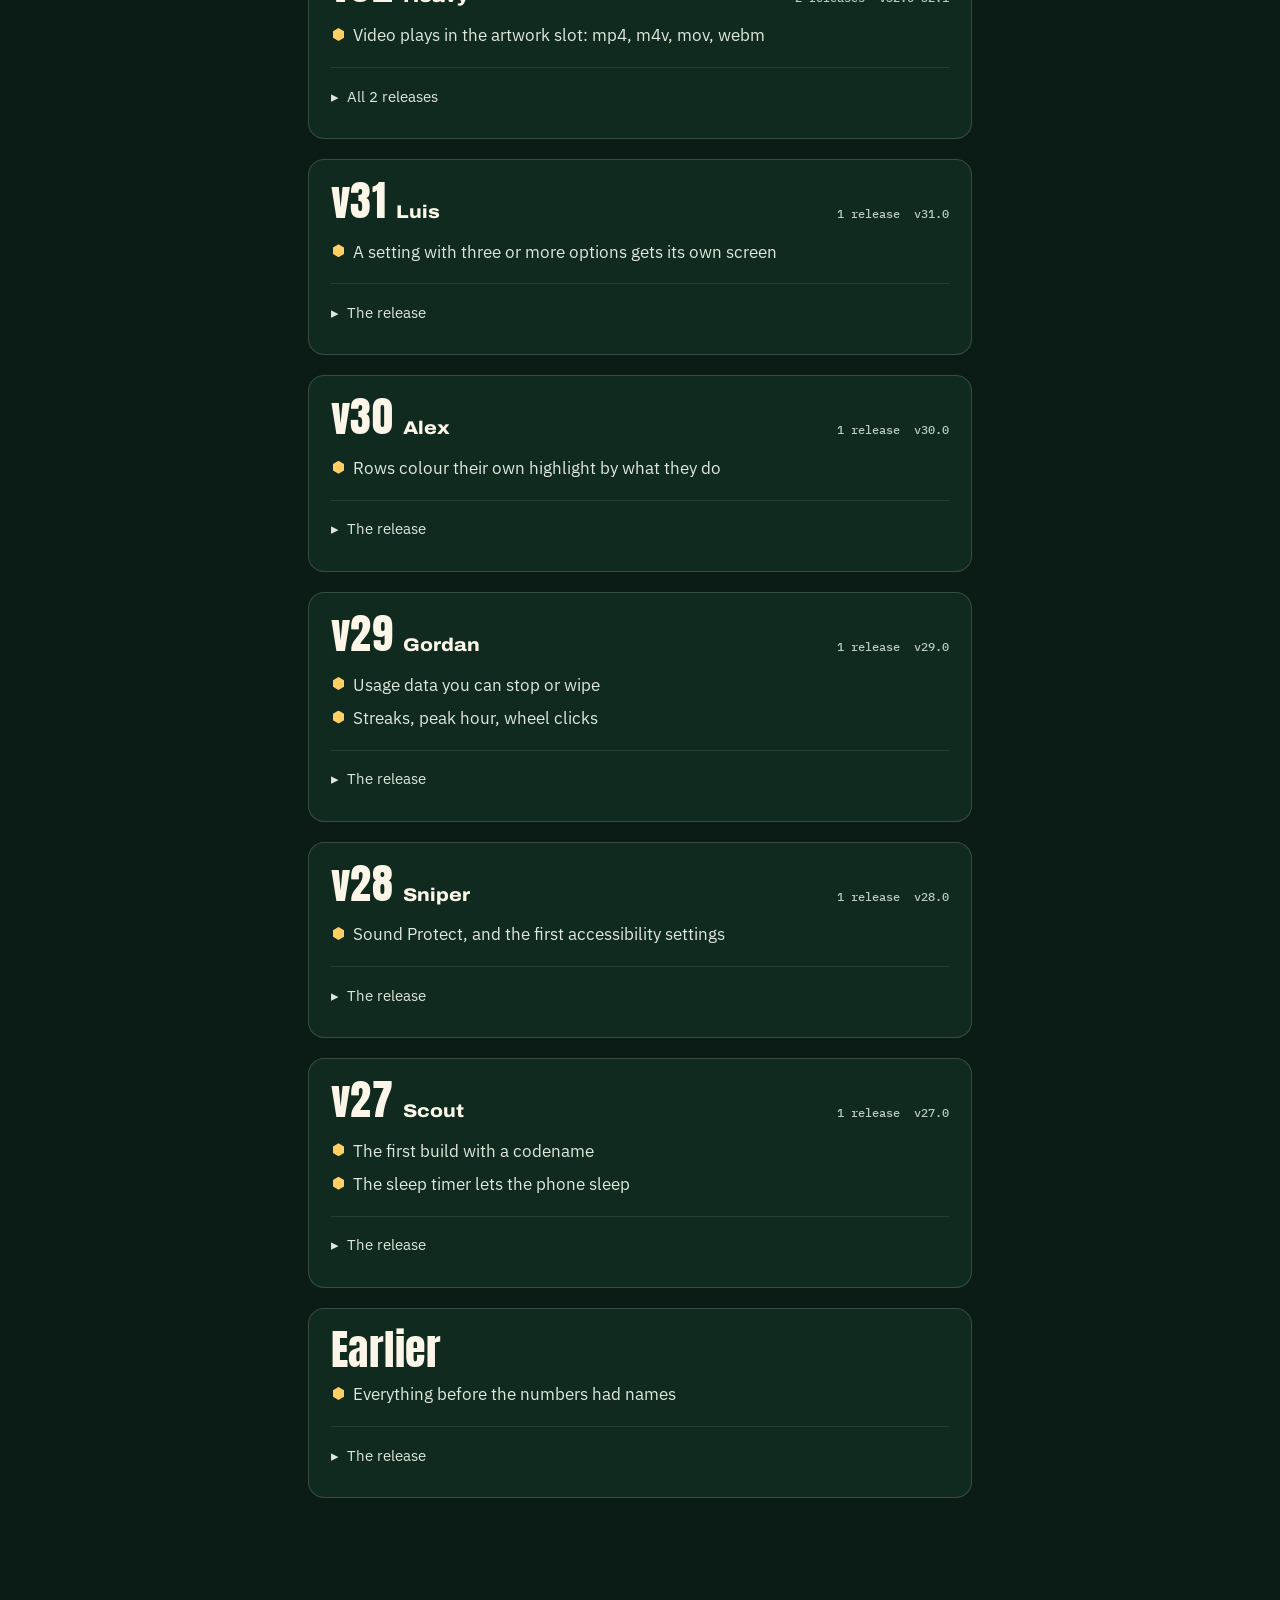
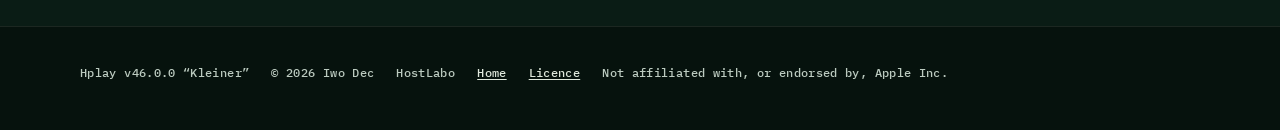
==== commit 31c1048e: "v46 is a sixth of the size: 2.1 MB Co-Authored-By: Claude Opus 5.5 <noreply@anthropic.com> Claude-Se" ====
--- a/changelog.html
+++ b/changelog.html
@@ -97,7 +97,7 @@
       <span class="count">1 release &nbsp;v46.0.0</span>
     </div>
     <ul class="about">
-      <li>A quarter of the size it was</li>
+      <li>A sixth of the size it was</li>
       <li>The same Hplay, without the code it never used</li>
     </ul>
     <details open>
@@ -105,8 +105,9 @@
       <div class="rel">
         <h3>v46.0.0 <span class="kind">Proud</span></h3>
         <ul>
-          <li>A much smaller download: 3.5 MB instead of 12.5 MB</li>
+          <li>A much smaller download: 2.1 MB instead of 12.5 MB</li>
           <li>Code Hplay never used is left out of the app</li>
+          <li>Icons take a fraction of the space and look the same</li>
         </ul>
       </div>
     </details>
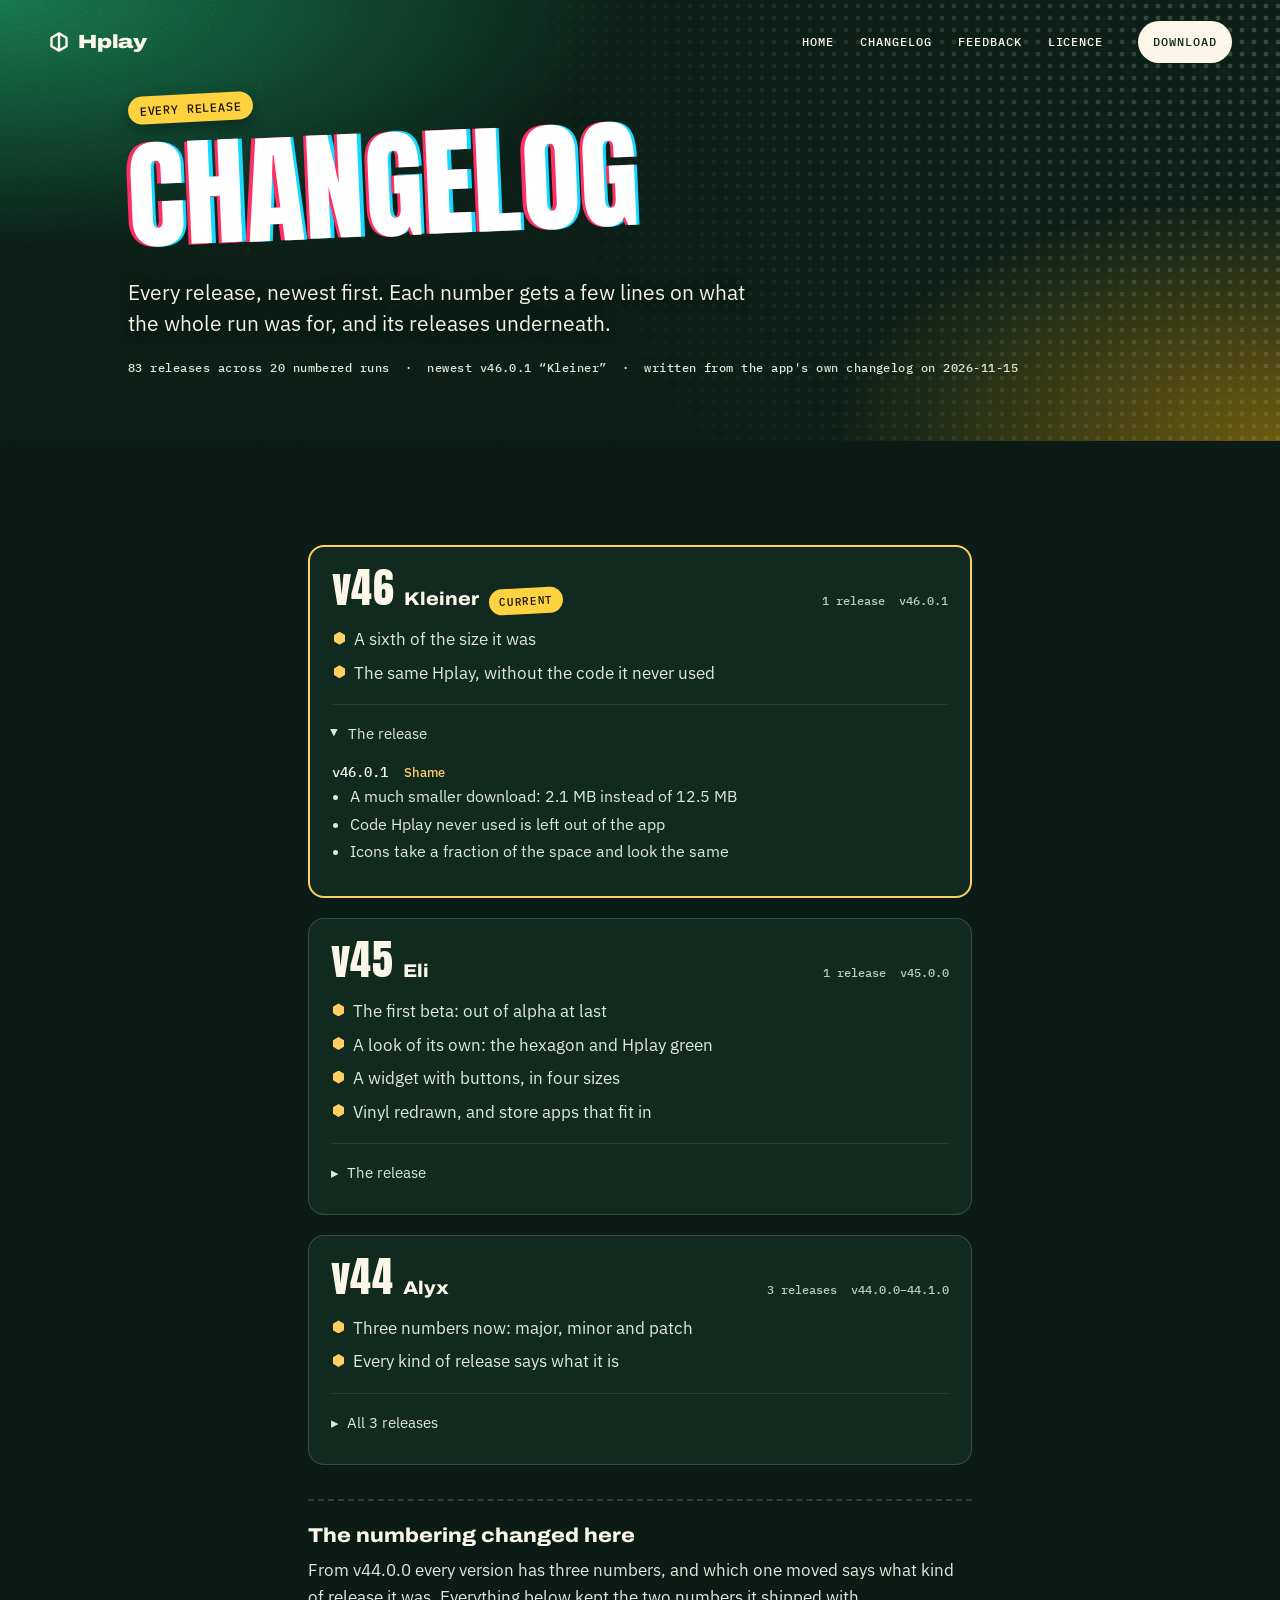
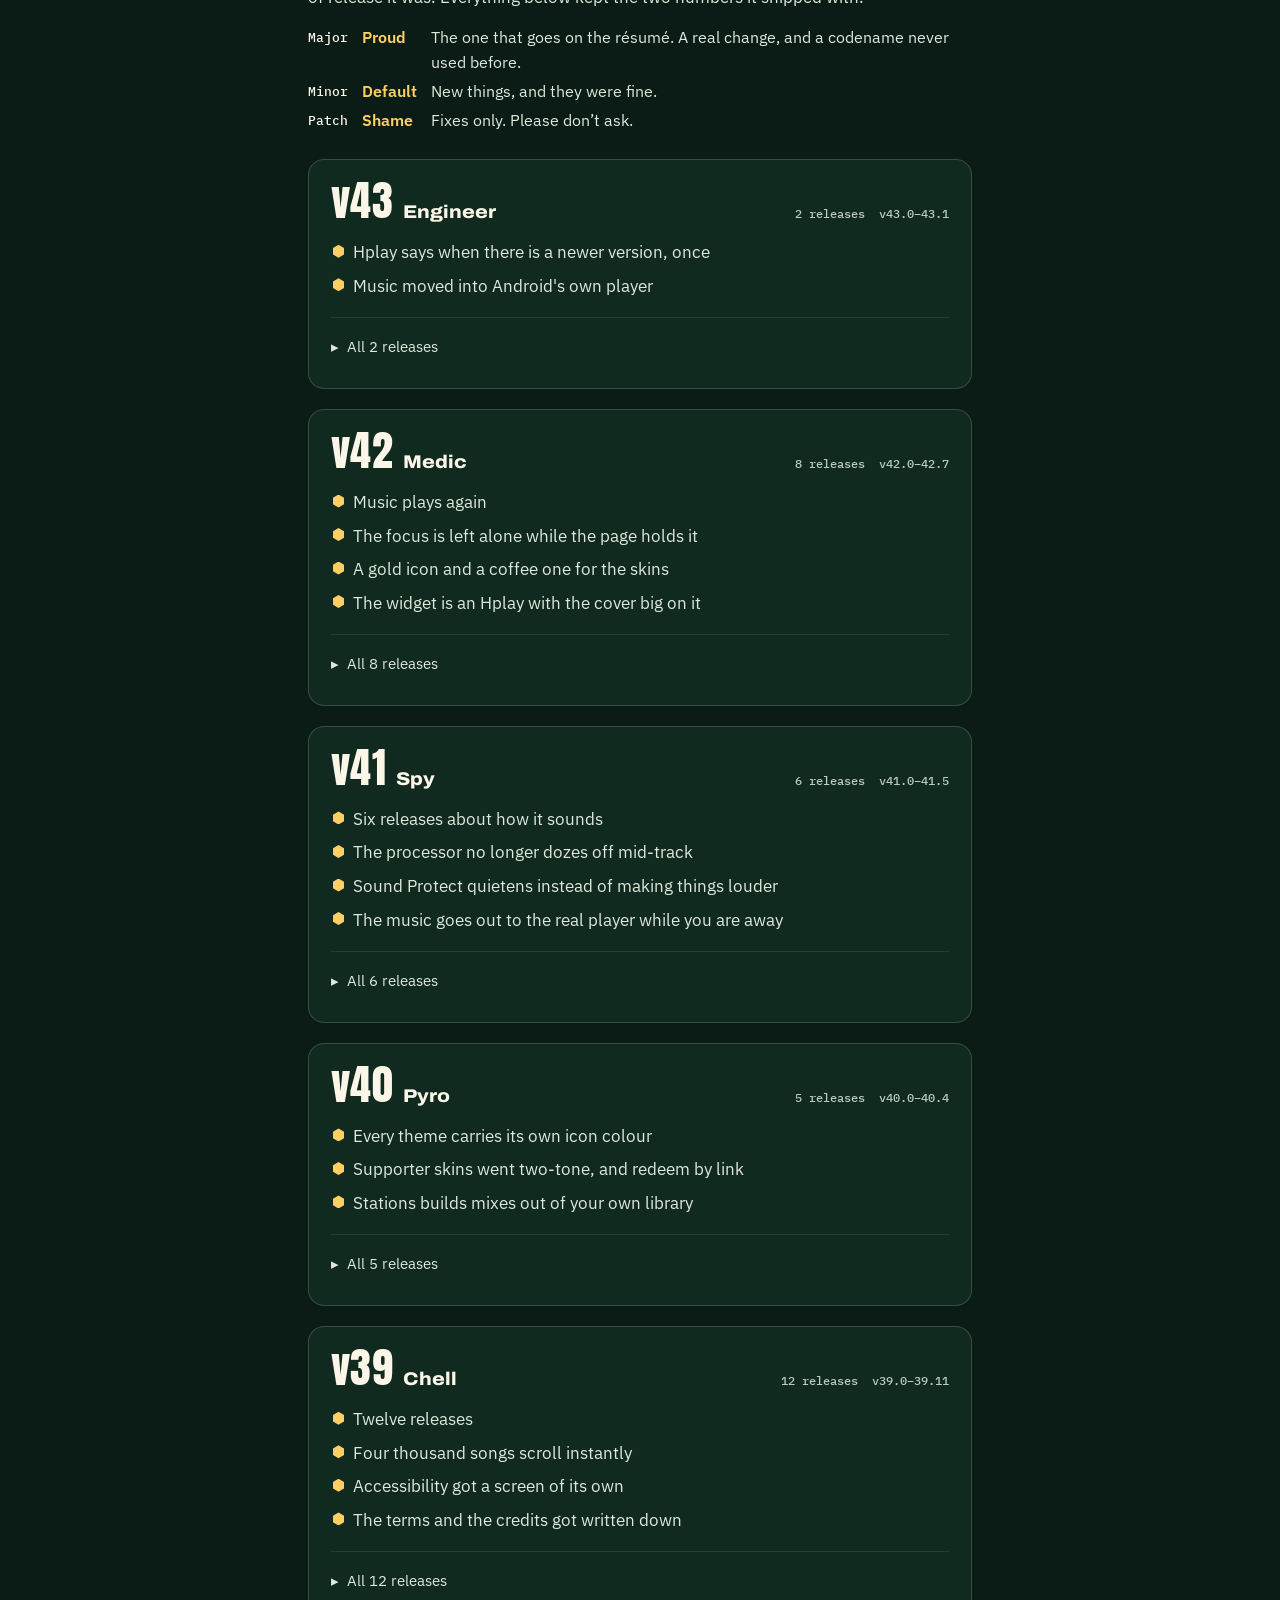
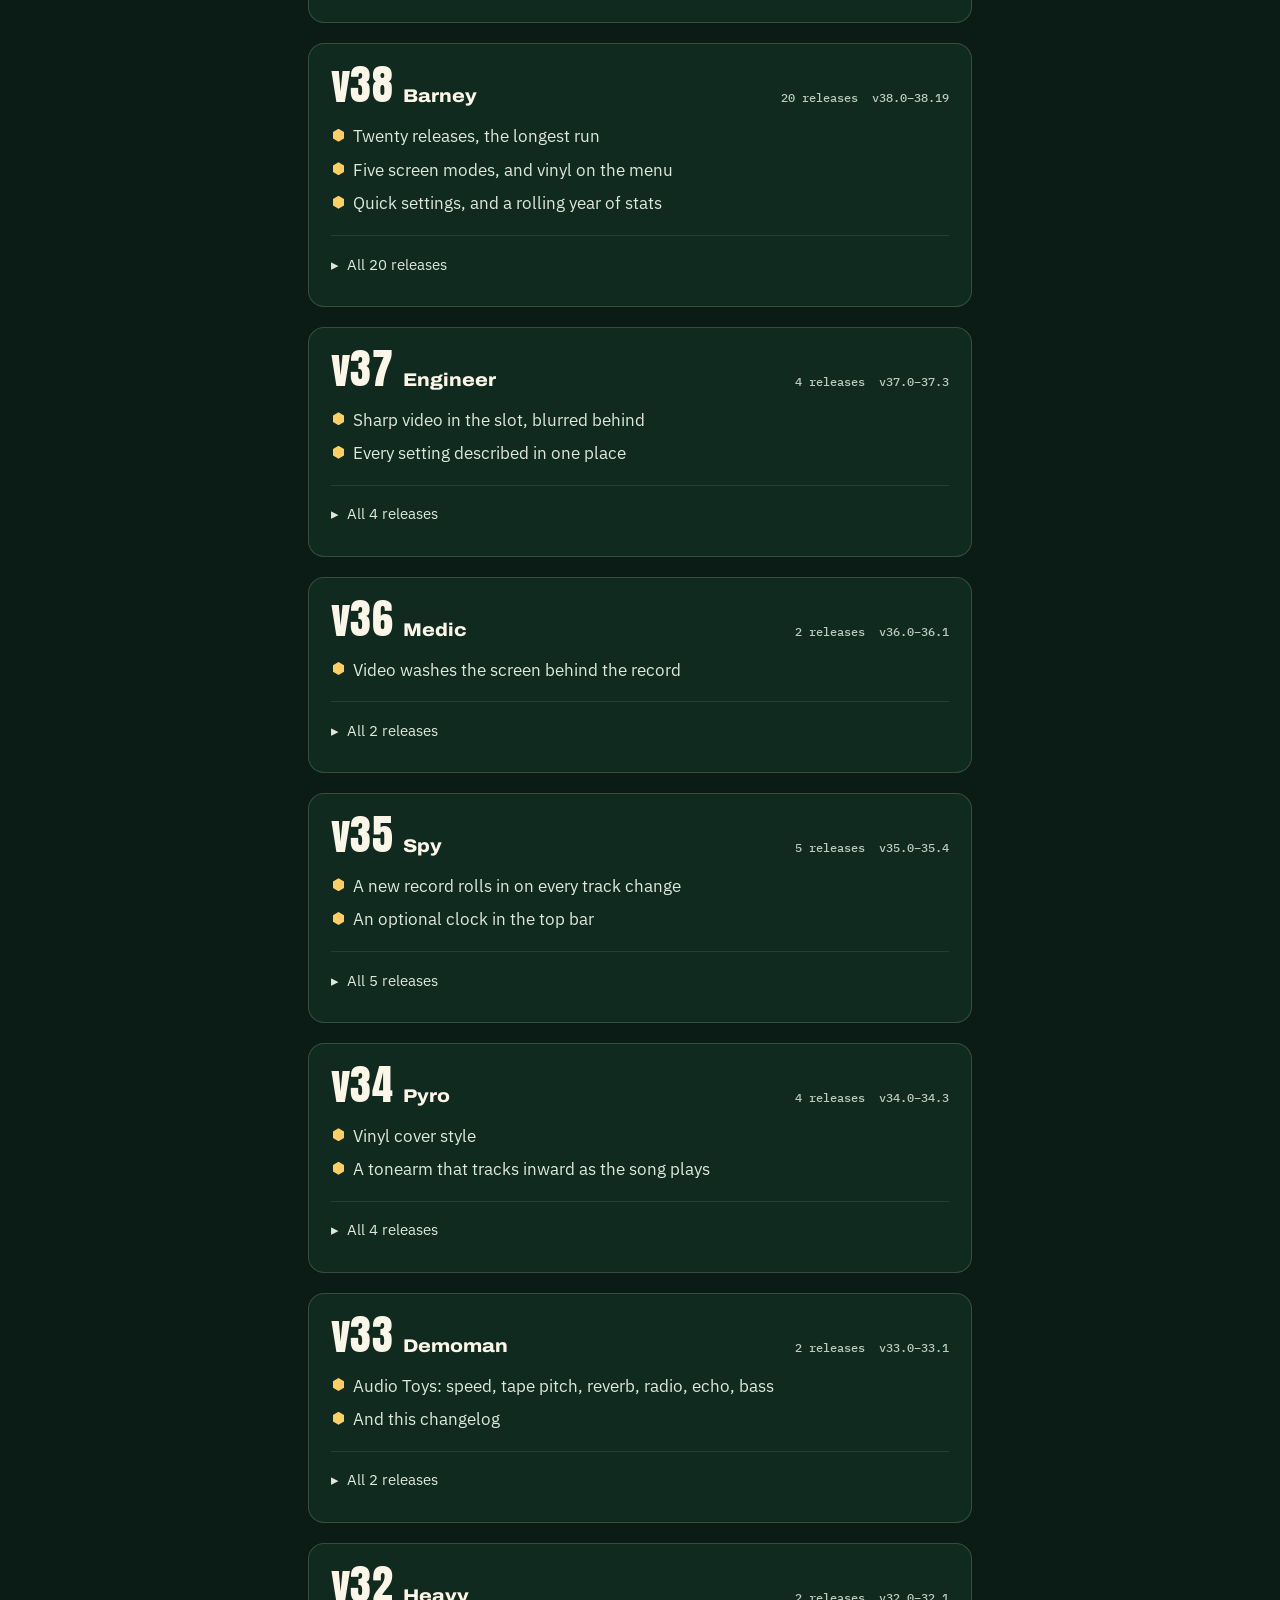
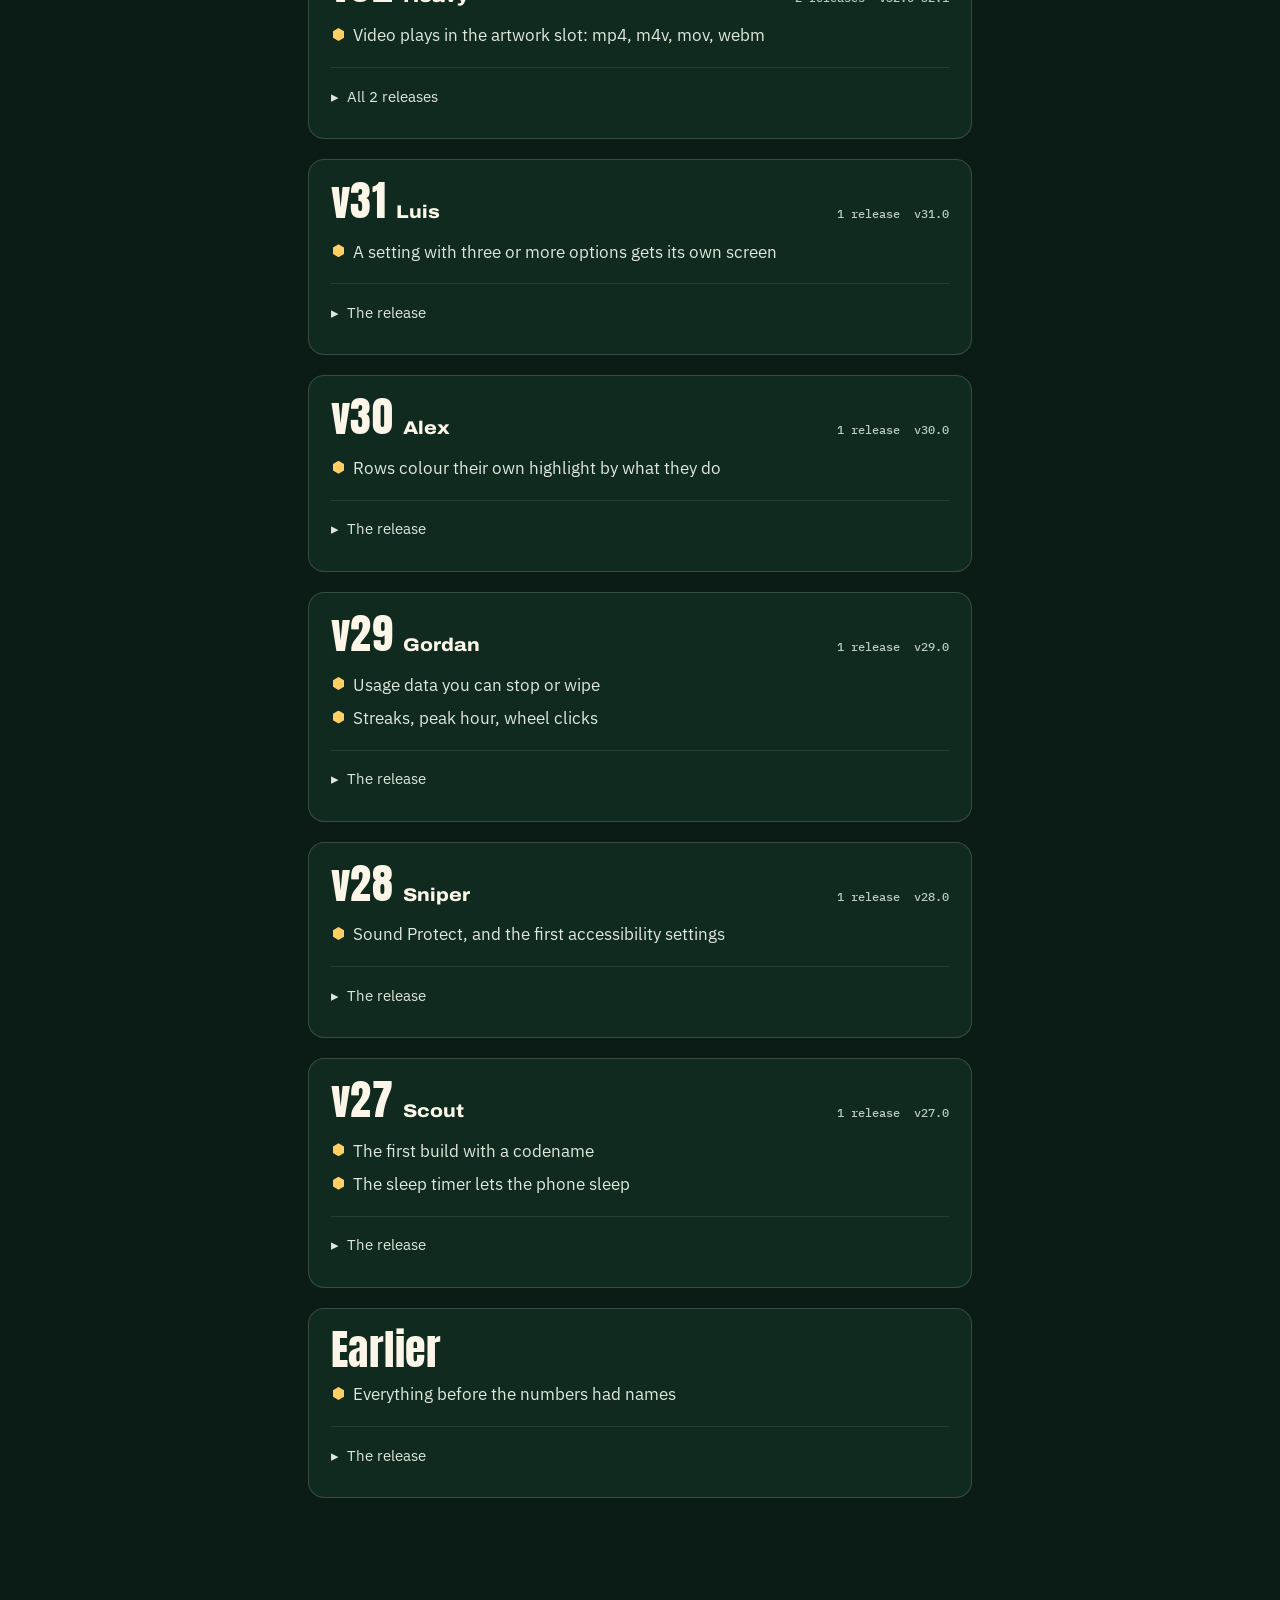
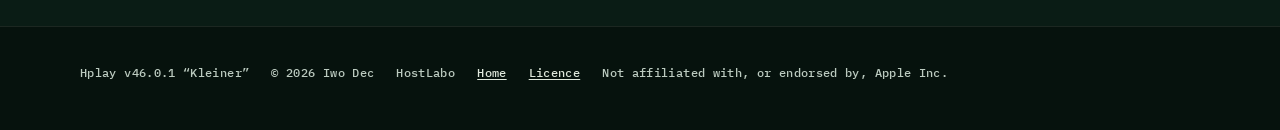
==== commit 6980fb10: "v46.0.1 Co-Authored-By: Claude Opus 5.5 <noreply@anthropic.com> Claude-Session: https://claude.ai/co" ====
--- a/changelog.html
+++ b/changelog.html
@@ -83,7 +83,7 @@
     <span class="sticker">Every release</span>
     <h1 class="head">Changelog</h1>
     <p class="dek">Every release, newest first. Each number gets a few lines on what the whole run was for, and its releases underneath.</p>
-    <p class="stamp">83 releases across 20 numbered runs &nbsp;·&nbsp; newest v46.0.0 “Kleiner” &nbsp;·&nbsp; written from the app's own changelog on 2026-11-15</p>
+    <p class="stamp">83 releases across 20 numbered runs &nbsp;·&nbsp; newest v46.0.1 “Kleiner” &nbsp;·&nbsp; written from the app's own changelog on 2026-11-15</p>
   </div>
 </div>
 
@@ -94,7 +94,7 @@
       <h2>v46</h2>
       <span class="code">Kleiner</span>
       <span class="tag">current</span>
-      <span class="count">1 release &nbsp;v46.0.0</span>
+      <span class="count">1 release &nbsp;v46.0.1</span>
     </div>
     <ul class="about">
       <li>A sixth of the size it was</li>
@@ -103,7 +103,7 @@
     <details open>
       <summary>The release</summary>
       <div class="rel">
-        <h3>v46.0.0 <span class="kind">Proud</span></h3>
+        <h3>v46.0.1 <span class="kind">Shame</span></h3>
         <ul>
           <li>A much smaller download: 2.1 MB instead of 12.5 MB</li>
           <li>Code Hplay never used is left out of the app</li>
@@ -1113,7 +1113,7 @@
 
 <footer class="foot" role="contentinfo">
   <div class="in">
-  <span>Hplay v46.0.0 “Kleiner”</span>
+  <span>Hplay v46.0.1 “Kleiner”</span>
   <span>&copy; 2026 Iwo Dec</span>
   <span>HostLabo</span>
   <span><a href="./">Home</a></span>
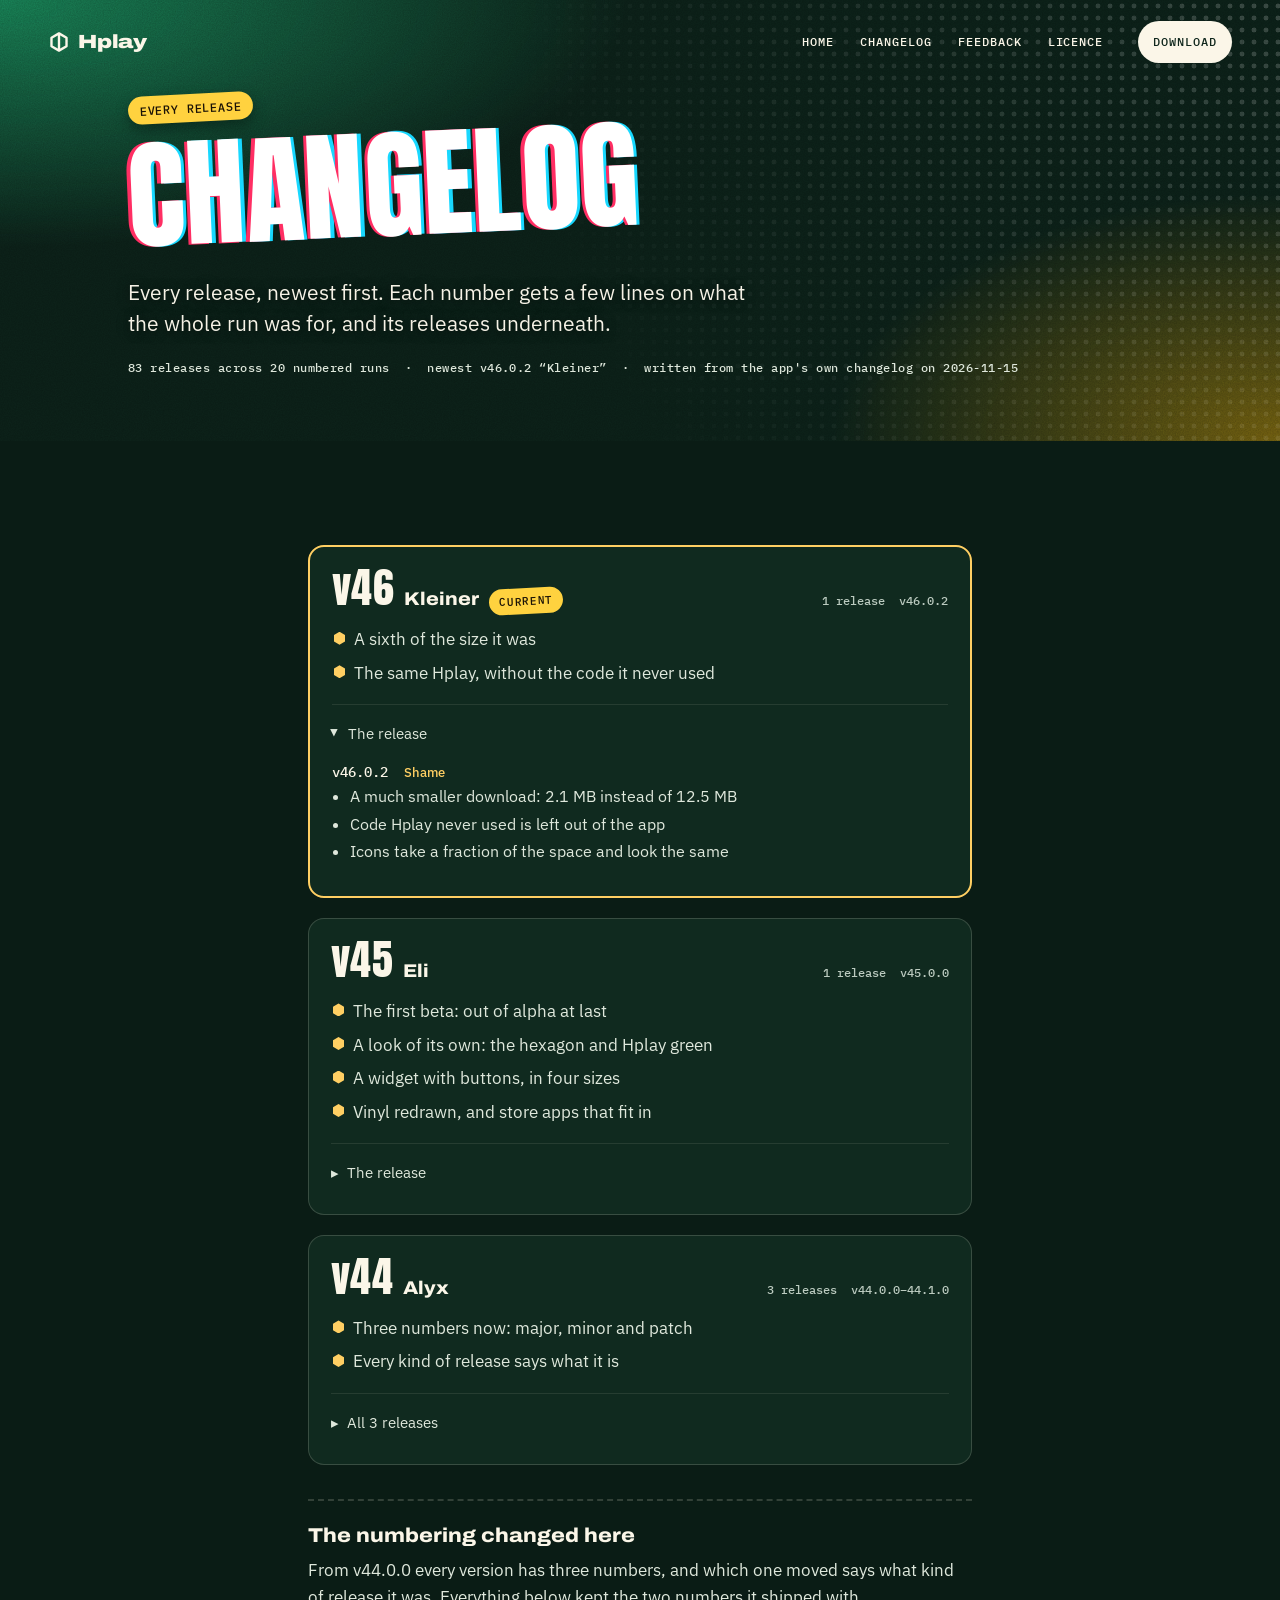
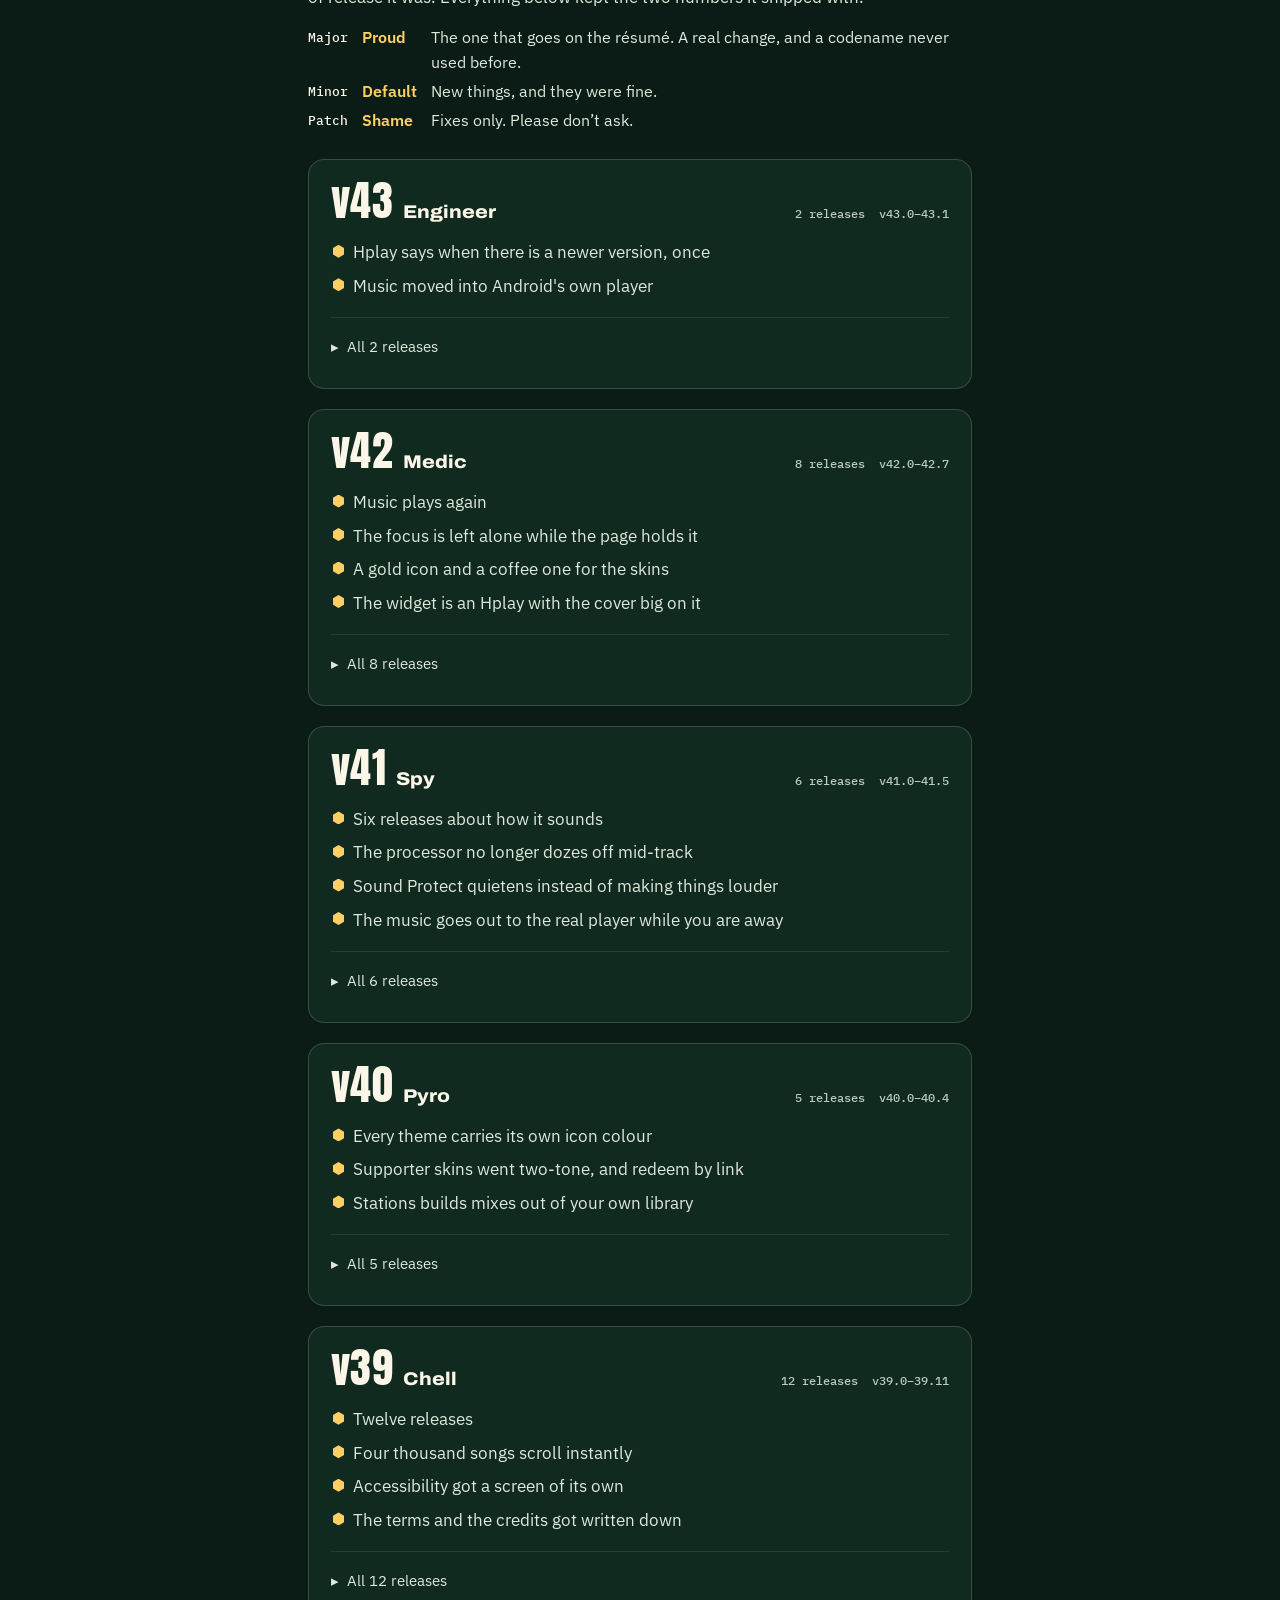
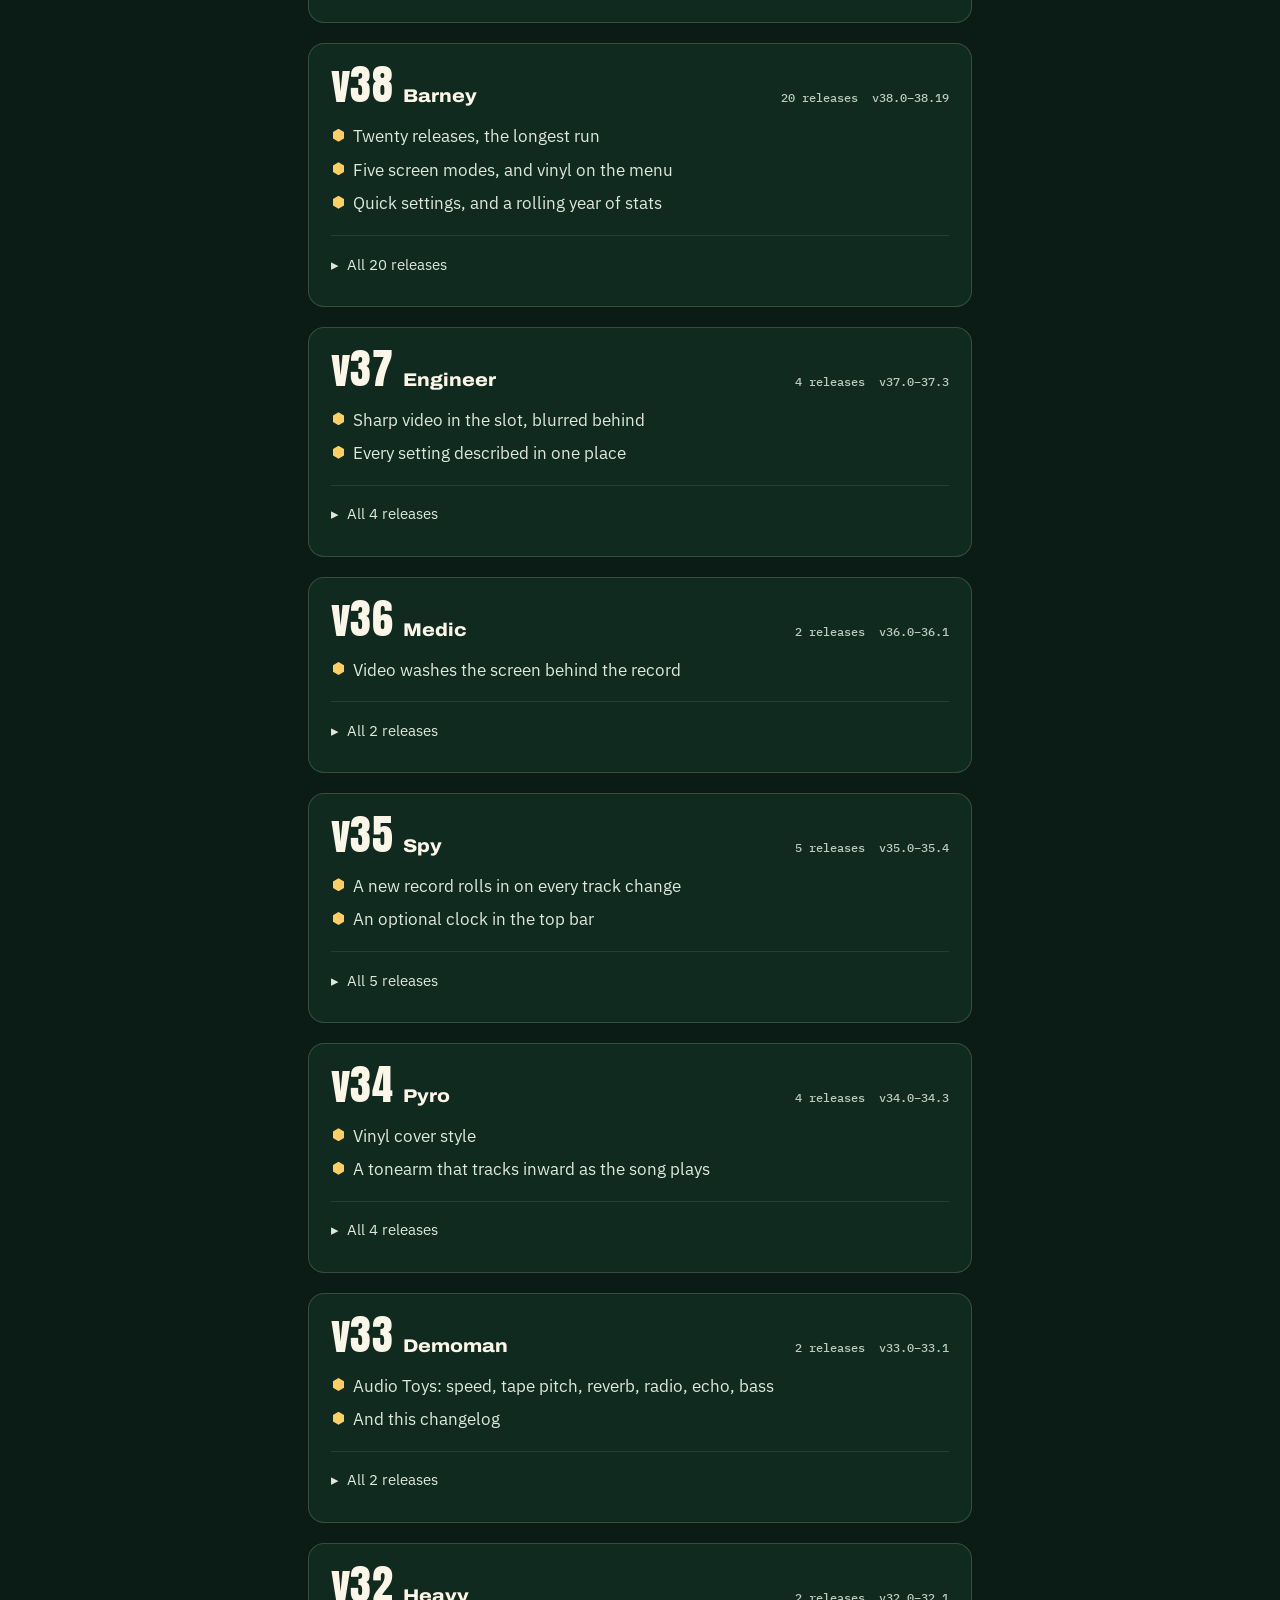
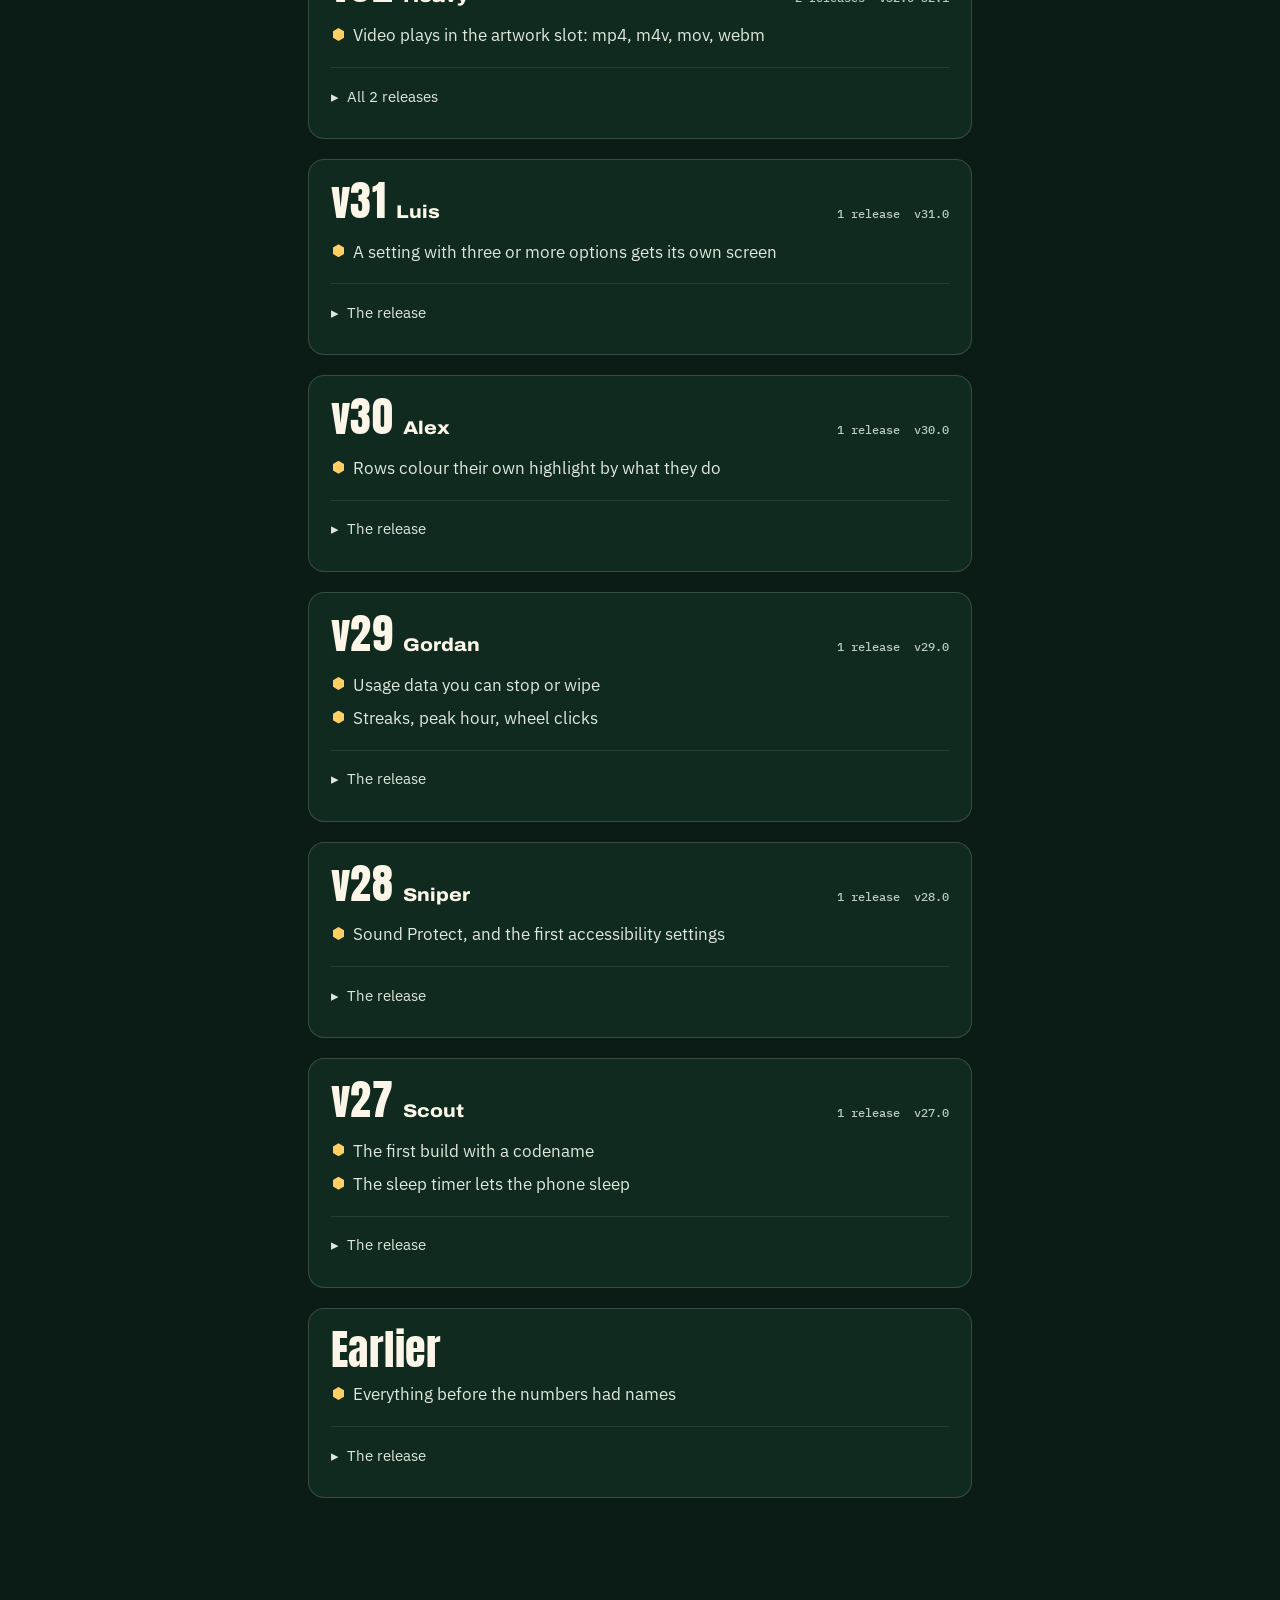
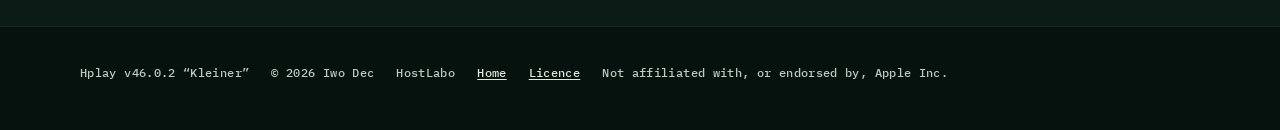
==== commit 2f0a9eea: "v46.0.2 Co-Authored-By: Claude Opus 5.5 <noreply@anthropic.com> Claude-Session: https://claude.ai/co" ====
--- a/changelog.html
+++ b/changelog.html
@@ -83,7 +83,7 @@
     <span class="sticker">Every release</span>
     <h1 class="head">Changelog</h1>
     <p class="dek">Every release, newest first. Each number gets a few lines on what the whole run was for, and its releases underneath.</p>
-    <p class="stamp">83 releases across 20 numbered runs &nbsp;·&nbsp; newest v46.0.1 “Kleiner” &nbsp;·&nbsp; written from the app's own changelog on 2026-11-15</p>
+    <p class="stamp">83 releases across 20 numbered runs &nbsp;·&nbsp; newest v46.0.2 “Kleiner” &nbsp;·&nbsp; written from the app's own changelog on 2026-11-15</p>
   </div>
 </div>
 
@@ -94,7 +94,7 @@
       <h2>v46</h2>
       <span class="code">Kleiner</span>
       <span class="tag">current</span>
-      <span class="count">1 release &nbsp;v46.0.1</span>
+      <span class="count">1 release &nbsp;v46.0.2</span>
     </div>
     <ul class="about">
       <li>A sixth of the size it was</li>
@@ -103,7 +103,7 @@
     <details open>
       <summary>The release</summary>
       <div class="rel">
-        <h3>v46.0.1 <span class="kind">Shame</span></h3>
+        <h3>v46.0.2 <span class="kind">Shame</span></h3>
         <ul>
           <li>A much smaller download: 2.1 MB instead of 12.5 MB</li>
           <li>Code Hplay never used is left out of the app</li>
@@ -1113,7 +1113,7 @@
 
 <footer class="foot" role="contentinfo">
   <div class="in">
-  <span>Hplay v46.0.1 “Kleiner”</span>
+  <span>Hplay v46.0.2 “Kleiner”</span>
   <span>&copy; 2026 Iwo Dec</span>
   <span>HostLabo</span>
   <span><a href="./">Home</a></span>
